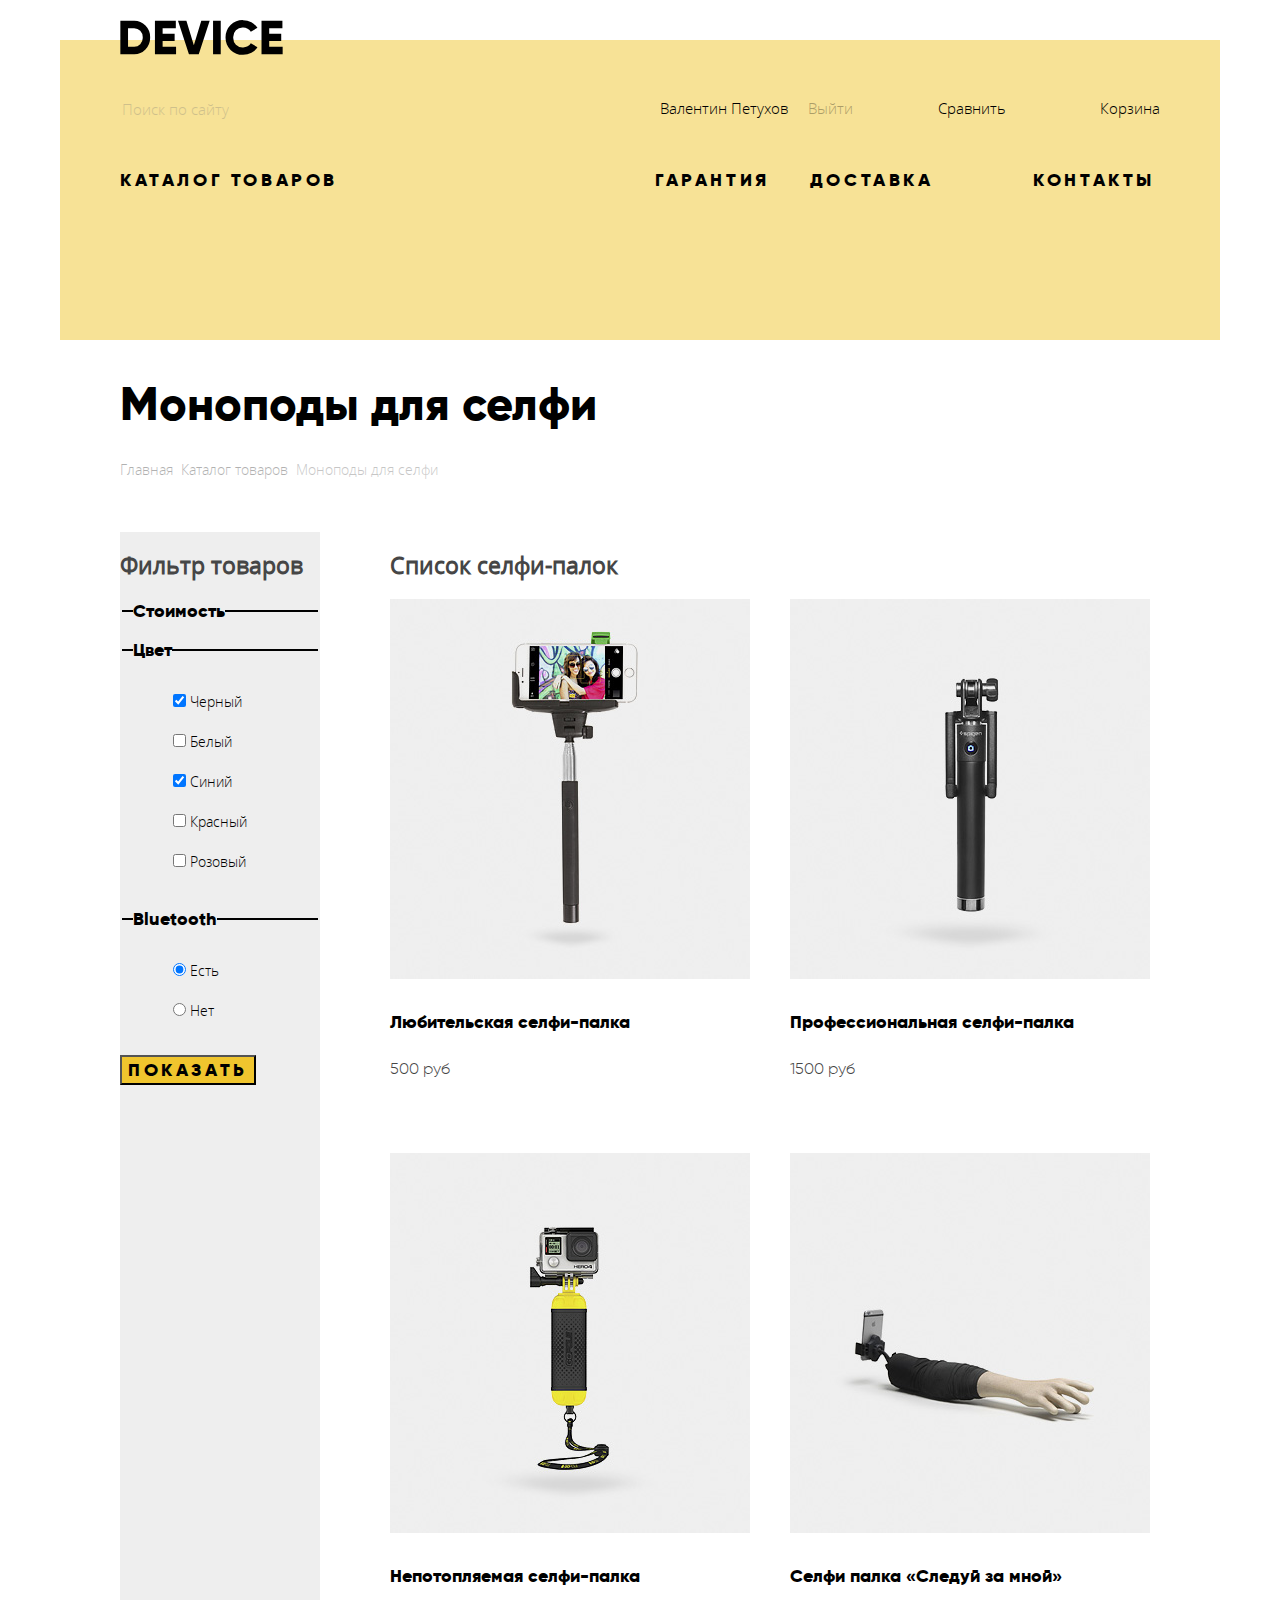
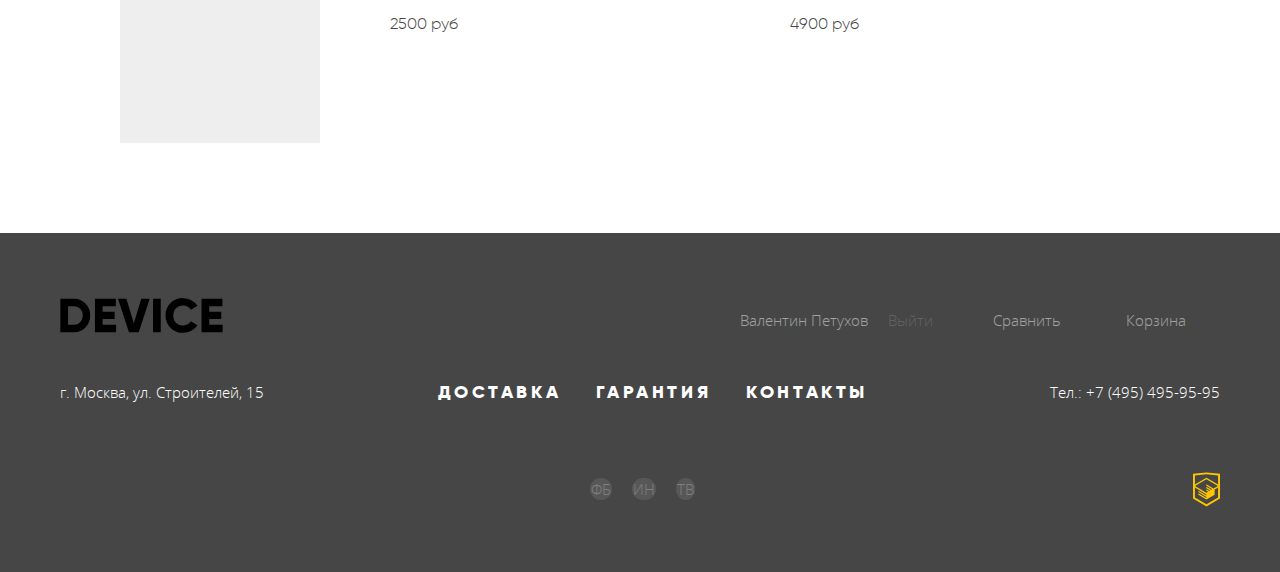
==== catalog.html @ ac235c63 "Исправлена сетка" ====
<!DOCTYPE html>
<html lang="ru">
  <head>
    <meta charset="utf-8">
    <title>HTML Academy: Девайс</title>
    <link href="css/normalize.css" rel="stylesheet">
    <link href="css/style.css" rel="stylesheet">
  </head>
  <body>
    <header class="main-header">
      <div class="main-header-top">
        <div class="logo-container">
        <a class="main-header-logo" href="index.html">
        <img src="img/logo-device.svg" width="163" height="35" alt="Логотип «DEVICE»">
      </a>
    </div>
      <form class="search" action="https://echo.htmlacademy.ru" method="get">
        <input class="search-field" type="search" name="main-search" placeholder="Поиск по сайту">
        <button class="search-button" type="submit">Найти</button>
  </form>
  <ul class="login-user-navigation">
    <li class="login-link"><a href="profile.html">Валентин Петухов</a></li>
    <li class="logout-link"><a href="log-out.html">Выйти</a></li>
    <li class="login-link"><a href="compare.html">Сравнить</a></li>
    <li class="login-link"><a href="cart.html">Корзина</a></li>
  </ul>
</div>
<div class="main-header-bottom">
    <nav class="main-navigation">
      <div class="main-navigation-wrapper">
        <ul class="site-navigation">
          <li><a href="catalog.html">Каталог товаров</a>
            <ul class="catalog-category-list">
  <li><a href="vr.html">Виртуальная реальность</a></li>
  <li><a href="monopodes.html">Моноподы для селфи</a></li>
  <li><a href="action-cameras.html">Экшн-камеры</a></li>
  <li><a href="fitness-bracelets.html">Фитнес-браслеты</a></li>
  <li><a href="smart-watches.html">Умные часы</a></li>
  <li><a href="quadcopters.html">Квадрокоптеры</a></li>
  </ul>
</li>
      </ul>
        <ul class="user-info">
          <li><a href="guarantees.html">Гарантия</a></li>
          <li><a href="delivery.html">Доставка</a></li>
          <li><a href="contacts.html">Контакты</a></li>
        </ul>
      </div>
      </nav>
    </div>
      </header>
      <main class="container">
      <h1 class="page-title">Моноподы для селфи</h1>
      <ul class="breadcrumbs">
      <li><a href="index.html">Главная</a></li>
      <li><a href="catalog.html">Каталог товаров</a></li>
      <li class="breadcrumbs-current">Моноподы для селфи</li>
        </ul>
        <div class="catalog-columns">
          <section class="filters">
            <h2 class="visually-hidden">Фильтр товаров</h2>
            <form class="filter" action="https://echo.htmlacademy.ru" method="get">
              <fieldset class="filter-fieldset">
                <legend>Стоимость</legend>
<!--<input type="range" name="cost-range" value=""-->
</fieldset>
              <fieldset class="filter-fieldset">
                <legend>Цвет</legend>
                <ul class="color-filter">
                  <li class="filter-option">
                        <input class="visually-hidden filter-input filter-input-checkbox" type="checkbox" name="black" id="filter-black" checked>
                        <label for="filter-black">Черный</label>
                      </li>
                      <li class="filter-option">
                        <input class="visually-hidden filter-input filter-input-checkbox" type="checkbox" name="white" id="filter-white">
                        <label for="filter-white">Белый</label>
                      </li>
                      <li class="filter-option">
                        <input class="visually-hidden filter-input filter-input-checkbox" type="checkbox" name="blue" id="filter-blue" checked>
                        <label for="filter-blue">Синий</label>
                      </li>
                      <li class="filter-option">
                        <input class="visually-hidden filter-input filter-input-checkbox" type="checkbox" name="red" id="filter-red">
                        <label for="filter-red">Красный</label>
                      </li>
                      <li class="filter-option">
                        <input class="visually-hidden filter-input filter-input-checkbox" type="checkbox" name="pink" id="filter-pink">
                        <label for="filter-pink">Розовый</label>
                      </li>
                    </ul>
              </fieldset>
              <fieldset class="filter-fieldset">
                <legend>Bluetooth</legend>
                <ul class="blutooth-filter">
                  <li class="filter-option">
                        <input class="visually-hidden filter-input filter-input-radio" type="radio" name="bluetooth-condition" value="yes" id="filter-bluetooth-yes" checked>
                        <label for="filter-bluetooth-yes">Есть</label>
                      </li>
                      <li class="filter-option">
                        <input class="visually-hidden filter-input filter-input-radio" type="radio" name="bluetooth-condition" value="no" id="filter-bluetooth-no">
                        <label for="filter-bluetooth-no">Нет</label>
                      </li>
                    </ul>
                  </fieldset>
                  <button type="submit" class="filter-button button">
                    Показать
                  </button>
            </form>
            </section>
          <section class="catalog">
            <h2 class="visually-hidden">Список селфи-палок</h2>
            <ul class="catalog-list">
              <li class="catalog-item">
                    <div class="cart-mask">
                      <a href="cart.html"><button class="button">В корзину</button></a>
                      <a class="compare" href="compare.html">Добвить к сравнению</a>
                    </div>
                    <img src="img/item-1.jpg" width="360" height="380" alt="Любительская селфи палка">
                <h3 class="catalog-item-title">
                  <a href="catalog-item.html">Любительская селфи-палка</a>
                </h3>
                  <b class="catalog-item-price">500 руб</b>
                </li>
                <li class="catalog-item">
                  <div class="cart-mask">
                    <a href="cart.html"><button class="button">В корзину</button></a>
                    <a class="compare" href="compare.html">Добвить к сравнению</a>
                  </div>
                    <img src="img/item-2.jpg" width="360" height="380" alt="Профессиональная селфи-палка">
                  <h3 class="catalog-item-title">
                    <a href="catalog-item.html">Профессиональная селфи-палка</a>
                  </h3>
                    <b class="catalog-item-price">1500 руб</b>
                  </li>
                  <li class="catalog-item">
                    <div class="cart-mask">
                      <a href="cart.html"><button class="button">В корзину</button></a>
                      <a class="compare" href="compare.html">Добвить к сравнению</a>
                    </div>
                    <img src="img/item-3.jpg" width="360" height="380" alt="Непотопляемая селфи-палка">
                    <h3 class="catalog-item-title">
                      <a href="catalog-item.html">Непотопляемая селфи-палка</a>
                    </h3>
                      <b class="catalog-item-price">2500 руб</b>
                    </li>
                    <li class="catalog-item">
                      <div class="cart-mask">
                        <a href="cart.html"><button class="button">В корзину</button></a>
                        <a class="compare" href="compare.html">Добвить к сравнению</a>
                      </div>
                      <img src="img/item-4.jpg" width="360" height="380" alt="Селфи палка «Следуй за мной»">
                      <h3 class="catalog-item-title">
                        <a href="catalog-item.html">Селфи палка «Следуй за мной»</a>
                      </h3>
                        <b class="catalog-item-price">4900 руб</b>
                      </li>
                    </ul>
                    </section>
                  </div>
        </main>
        <footer class="main-footer">
          <div class="container">
          <div class="main-footer-top">
            <a href="index.html">
            <img src="img/logo-device.svg" width="163" height="35" alt="Логотип «DEVICE»" class="footer-logo">
          </a>
          <ul class="login-footer-user-navigation">
            <li class="login-link"><a href="profile.html">Валентин Петухов</a></li>
            <li class="logout-link-footer"><a href="log-out.html">Выйти</a></li>
            <li class="login-link"><a href="compare.html">Сравнить</a></li>
            <li class="login-link"><a href="cart.html">Корзина</a></li>
          </ul>
</div>
<div class="main-footer-middle">
          <address class="address">г. Москва, ул. Строителей, 15</address>
            <ul class="footer-navigation">
              <li><a href="delivery.html">Доставка</a></li>
              <li><a href="guarantees.html">Гарантия</a></li>
              <li><a href="contacts.html">Контакты</a></li>
            </ul>
          <p class="phonenumber">Тел.: +7 (495) 495-95-95</p>
        </div>
          <div class="main-footer-bottom">
          <ul class="socials">
            <li><a class="social-button social-button-facebook" href="#">ФБ</a></li>
            <li><a class="social-button social-button-instagram" href="#">ИН</a></li>
            <li><a class="social-button social-button-twitter" href="#">ТВ</a></li>
        </ul>
          <a class="htmlacademy-button" href="https://htmlacademy.ru"><img src="img/logo-html.svg" width="27" height="35" alt="Логотип HTML Academy"></a>
      </div>
    </div>
      </footer>
  </body>
</html>
---- css/style.css ----
@font-face {
font-family: "Gilroy";
src:url("../fonts/gilroyextrabold.woff2") format("woff2"),
url("../fonts/gilroyextrabold.woff") format("woff");
font-style: normal;
font-weight: 800;
}
@font-face {
font-family: "Gilroy";
src:url("../fonts/gilroylight.woff2") format("woff2"),
url("../fonts/gilroylight.woff") format("woff");
font-style: normal;
font-weight: 300;
}
@font-face {
font-family: "OpenSans";
src:url("../fonts/opensans.woff2") format("woff2"),
url("../fonts/opensans.woff") format("woff");
font-style: normal;
font-weight: normal;
}
@font-face {
font-family: "OpenSans";
src:url("../fonts/opensanslight.woff2") format("woff2"),
url("../fonts/opensanslight.woff") format("woff");
font-style: normal;
font-weight: 300;
}
body {
  margin: 0;
  padding: 0;

  font-family: "OpenSans", Arial, sans-serif;
  font-size: 15px;
  line-height: 30px;
  font-weight: 300;
  color: #464646;
  text-transform: none;

  background-color: #ffffff;
}
a {
  text-decoration: none;
}
.button  {
  font-family: "Gilroy", "Arial", sans-serif;
  font-size: 18px;
  font-weight: 800;
  letter-spacing: 0.2em;
  line-height: 24px;
  text-transform: uppercase;

  color: #000000;

  background-color: #f0c52e;
  background-size: 260px 8px;
  background-image: url("img/yellow-pattern-small.png");
  background-position: 0 0;
  background-repeat: no-repeat;

  box-shadow: none;
}

.button:hover,
.button:focus {
  background-color: #f0c52e;
  background-size: 260px 40px;
  background-image: url("img/yellow-pattern-big.png");
  background-position: 0 0;
  background-repeat: no-repeat;
}
.button:active {
  color: #f7e184;

  background-color: #000000;
  background-size: 276px 40px;
  background-image: url("img/black-pattern.png");
  background-position: 0 0;
  background-repeat: no-repeat;
}
.social-button {
  width: 32px;
  height: 32px;
border: 1px solid #7e7e7e;
border-radius: 50%;

background-color: #7e7e7e;

opacity: 0.3;
}
.social-button:hover,
.social-button:focus {
  opacity: 0.6;
}
.social-button:active {
  opacity: 0.1;
}
.main-header {
  position: relative;
  width: 1160px;
  min-height: 300px;
  margin-top: 40px;
  margin-bottom: 40px;
  margin-left: auto;
  margin-right: auto;
  padding: 53px 60px 0 60px;
  background-color: #f7e296;
  box-sizing: border-box;
  /*Временное свойство
  outline: 1px solid red;*/
}
.main-header-top {
  display: flex;
  flex-wrap: wrap;
  justify-content: space-between;
  align-items: flex-start;
  margin-bottom: 43px;
  /*Временное свойство
  outline: 1px solid green;*/
}
.logo-container {
  display: flex;
  justify-content: flex-start;
  position: absolute;
  top: -20px;
  left: 60px;
  /*Временное свойство
  outline: 1px solid lightblue;*/
}
.header-logo {
  width: 163px;
  height: 35px;

  opacity: 1;
}
.header-logo:hover,
.header-logo:focus {
  opacity: 0.6;
}
.header-logo:active {
  opacity: 0.3;
}
.search {
  width: 440px;
}
.search-field {
  font: inherit;
  color: #000000;

  background-color: transparent;
  border: none;

  opacity: 0.3;
}
.search-field:hover {
  opacity: 0.6;
}
.search-field:focus {
  border-bottom: 3px solid #000000;
  opacity: 1;
}
.search-button {
  display: none;
  width: 85px;
  height: 50px;
  position: absolute;
  font: inherit;
  color: #000000;

  border: 3px solid #000000;
  background-color: transparent;
}
.search-field:focus .search-button {
  display: block;
  width: 85px;
  height: 50px;
  position: absolute;
  font: inherit;
  color: #000000;

  border: 3px solid #000000;
  background-color: transparent;
}

.search-button:focus,
.search-button:hover {
  position: absolute;
  display: block;
  font: inherit;
  color: #ffffff;

  border: none;
  background-color: #000000;
}
.search-button:active {
  position: absolute;
  display: block;
  color: rgba(255, 255, 255, 0.3);
}
.user-navigation {
  display: flex;
  width: 500px;
  margin: 0;
  margin-left: auto;
  padding: 0;
}
.login-user-navigation {
  display: flex;
  width: 500px;
  margin: 0;
  margin-left: auto;
  padding: 0;

  font: inherit;

  color: #000000;

  opacity: 1;
}
.login-user-navigation li:first-child {
  margin-right: 20px;
}
.login-user-navigation li:nth-child(2) {
  margin-right: 85px;
}
.login-user-navigation li:nth-child(3) {
  margin-right: 60px;
}
.login-user-navigation li:last-child {
  margin-left: auto;
}
.user-navigation li:first-child {
  margin-right: 240px;
}
.user-navigation li:nth-child(2) {
  margin-right: 65px;
}
.user-navigation li:last-child {
  margin-left: auto;
}
.user-navigation,
.site-navigation,
.user-info,
.login-user-navigation {
  list-style: none;
}
.site-navigation a,
.user-navigation a,
.user-info a,
.login-user-navigation a {
  color: #000000;
}
.user-navigation {
font: inherit;

color: #000000;

opacity: 1;
}
.main-header-bottom {
  display: flex;
  align-items: center;
  justify-content: space-between;

  /*Временное свойство
  outline: 1px solid yellow;*/
}
.main-navigation-wrapper {
  display: flex;
  /*Временное свойство
  outline: 1px solid blue;*/
}
.site-navigation {
  padding: 0;
  margin: 0;
  margin-right: 295px;
  width: 240px;
  /*Временное свойство
  outline: 1px solid blue;*/
}
.site-navigation > li {
  position: relative;
}
.user-info {
  display: flex;
  margin: 0;
  padding: 0;

  /*Временное свойство
  outline: 1px solid red;*/
}
.user-info li:first-child {
  margin-right: 40px;
}
.user-info li:last-child {
  margin-left: auto;
  margin-right: 0;
}
.site-navigation,
.user-info {
  font-family: "Gilroy", "Arial", sans-serif;
  text-transform: uppercase;
  font-size: 18px;
  font-weight: 800;
  letter-spacing: 0.2em;
  line-height: 24px;
  color: #000000;

  opacity: 1;

}
.user-navigation a:hover,
.user-navigation a:focus,
.site-navigation a:hover,
.site-navigation a:focus,
.user-info a:hover,
.user-info a:focus,
.login-user-navigation a:hover,
.login-user-navigation a:focus {
  opacity: 0.6;
}
.user-navigation a:active,
.site-navigation a:active,
.user-info a:active,
.login-user-navigation a:active {
  opacity: 0.3;
}
.logout-link {
  font: inherit;
  font-size: 15px;
  line-height: 30px;
  color: #000000;

  opacity: 0.3;
}
.catalog-category-list {
  display: none;
  position: absolute;
  top: 25px;
  right: -860px;
  list-style: none;
  margin: 0;
  padding: 0;
  margin-top: 35px;
  width: 1160px;
  background-color: #f7e296;
  background-image: url("img/light-yellow-pattern.jpg");
  background-position: 0 0;
  background-repeat: repeat;
  /*
  According to styleguide
  background-color: #f7e184;
  background-image: url("img/sub-menu-yellow-pattern.jpg");
  background-position: 0 0;
  background-repeat: repeat;*/
}
.catalog-category-list a {
  font-family: "OpenSans", "Arial", sans-serif;
  font-size: 15px;
  line-height: 36px;
  font-weight: 300;
  letter-spacing: normal;
  text-transform: none;
  color: #000000;

  opacity: 1;
}
.catalog-category-list a:hover,
.catalog-category-list a:focus {
  display: block;
  opacity: 0.6;
}
.catalog-category-list a:active {
  opacity: 0.3;
}
.site-navigation > li:hover .catalog-category-list,
.site-navigation > li:focus .catalog-category-list {
  /*display: flex; */
  flex-wrap: wrap;
  flex-direction: column;
}
.catalog-category-list li {
  width: 180px;
  margin-right: 60px;
}
.catalog-category-list li:first-child,
.catalog-category-list li:nth-child(2),
.catalog-category-list li:nth-child(3) {
  margin-left: 60px;
}
.catalog-category-list li:nth-child(4),
.catalog-category-list li:nth-child(5) {
  flex-grow: 3;
}
.catalog-category-list li:last-child {
  margin-right: auto;
}
.user-info {
  width: 500px;
  margin: 0;
  padding: 0;
}
.page-title {
  margin: 0;
  margin-bottom: 30px;
  margin-left: 60px;
  padding: 0;

  font-family: "Gilroy", "Arial", sans-serif;
  font-size: 47px;
  line-height: 48px;
  font-weight: 800;
  color: #000000;
}
.breadcrumbs a {
  color: #000000;
}
.breadcrumbs {
  display: flex;
  width: 385px;
  padding: 0;
  margin: 0;
  margin-bottom: 50px;
  margin-left: 60px;

  font: inherit;
  font-size: 14px;
  line-height: 24px;

  list-style: none;

  opacity: 0.3;
}
.breadcrumbs li {
  margin-right: 8px;
}
..breadcrumbs li:last-child {
  margin-right: 0;
}
.breadcrumbs a:hover,
.breadcrumbs a:focus {
  opacity: 0.6;
}
.breadcrumbs a:active {
  opacity: 0.1;
}
.container {
  width: 1160px;
  margin: 0 auto;

  /*Временное свойство
  outline: 1px solid black;*/
}
.index-columns {
  display: flex;
  justify-content: space-between;
  /*Временное свойство
  outline: 1px solid purple;*/
}
.index-columns h2{
  font-family: "Gilroy", "Arial", sans-serif;
  font-size: 47px;
  line-height: 48px;
  font-weight: 800;
  color: #000000;
}
.info-about-us {
  width: 480px;
}
.info-contacts {
  width: 560px;
}
.delivery-companies {
  font-family: "Gilroy", "Arial", sans-serif;
  font-size: 16px;
  line-height: 40px;
  font-weight: 800;
  color: #000000;

  list-style: circle outside;
}
.info-link {
  font-family: "Gilroy", "Arial", sans-serif;
  font-size: 18px;
  line-height: 24px;
  font-weight: 800;
  letter-spacing: 0.2em;
  text-transform: uppercase;
  color: #000000;

  background-color: #f0c52e;
  background-size: 260px 8px;
  background-image: url("img/yellow-pattern-small.png");
  background-position: 0 0;
  background-repeat: no-repeat;

}

.info-link:hover,
.info-link:focus {
  background-color: #f0c52e;
  background-size: 260px 40px;
  background-image: url("img/yellow-pattern-big.png");
  background-position: 0 0;
  background-repeat: no-repeat;
}
.info-link:active {
  color: #000000;
  opacity: 0.3;
}
.catalog-columns {
  display: flex;
  justify-content: flex-start;
}
.filters {
  width: 200px;
  margin-left: 60px;
  margin-right: 70px;

  background-color: #eeeeee;
  background-image: url("img/lightgray-pattern.jpg");
  background-position: 0 0;
  background-repeat: repeat;
}
.filter-fieldset {
  border: none;
  border-top: 2px solid black;
}
.filter legend {
  font-family: "Gilroy", "Arial", sans-serif;
  font-size: 18px;
  line-height: 24px;
  font-weight: 800;
  color: #000000;
}
.filter ul {
  list-style: none;
}
.filter-option label{
  font: inherit;
  font-size: 14px;
  line-height: 40px;

  color: #000000;
}
.catalog {
  width: 760px;
}
.catalog-list {
  display: flex;
  flex-wrap: wrap;
  padding: 0;
  margin: 0;
  margin-bottom: 35px;

  list-style: none;
}
.catalog-item {
  position: relative;
  width: 360px;
  margin-bottom: 70px;
  margin-right: 40px;
}
.catalog-item:nth-child(2n) {
  margin-right: 0;
}
.catalog-item-title a {
  font-family: "Gilroy", "Arial", sans-serif;
  font-size: 18px;
  font-weight: 800;
  line-height: 24px;

  color: #000000;
}
.catalog-item-price {
  font-family: "Gilroy", "Arial", sans-serif;
  font-size: 16px;
  font-weight: 300;
  line-height: 24px;

  color: #464646;
}
.cart-mask {
  position: absolute;
  display: none;
  padding: 80px;
  padding-top: 160px;
  padding-bottom: 20px;
  width: 200px;
  height: 200px;
  background-color: #eeeeee;
  opacity: 0.7;
  vertical-align: middle;
  text-align: center;
}
.cart-mask .button,
.cart-mask a {
  opacity: 1;
}
.cart-mask a {
  color: inherit;
  font: inherit;
  text-decoration: none;
}
.catalog-item:hover .cart-mask{
  display: block;
}
.main-footer {
  font: inherit;
  color: #ffffff;

  background-color: #464646;
  margin-top: 90px;
  padding: 65px 0 65px 0;
  box-sizing: border-box;
  /*Временное свойство
  outline: 1px solid green;*/
}
.footer-rows {
  display: flex;
  flex-wrap: wrap;
  /*Временное свойство
  outline: 1px solid purple;*/
}
.main-footer-top {
  display: flex;
  justify-content: space-between;
  align-items: center;
  margin-bottom: 35px;
  /*Временное свойство
  outline: 1px solid purple;*/
}
.footer-logo {
  width: 163px;
  height: 35px;
  opacity: 1;
}
.footer-logo:hover,
.footer-logo:focus {
  opacity: 0.6;
}
.footer-logo:active {
  opacity: 0.3;
}
.logout-link-footer {
  font: inherit;
  font-size: 15px;
  line-height: 30px;
  color: #ffffff;

  opacity: 0.3;
}
.footer-user-navigation a {
  color: #ffffff;

  opacity: 0.7;
}
.footer-user-navigation {
  display: flex;
  width: 330px;
  font: inherit;
  color: #ffffff;
  margin: 0;
  opacity: 0.7;
  padding: 0;
  margin-left: auto;
  list-style: none;
}
.footer-user-navigation li {
  margin-right: 60px;
}
.footer-user-navigation li:last-child {
  margin-left: auto;
  margin-right: 0;
}
.footer-user-navigation a:hover,
.footer-user-navigation a:focus {
  opacity: 1;
}
.footer-user-navigation a:active {
  opacity: 0.3;
}
.login-footer-user-navigation a {
  color: #ffffff;

  opacity: 0.7;
}
.login-footer-user-navigation {
  display: flex;
  width: 480px;
  font: inherit;
  color: #ffffff;
  margin: 0;
  opacity: 0.7;
  padding: 0;
  margin-left: auto;
  list-style: none;
}
.login-footer-user-navigation li {
  margin-right: 20px;
}
.login-footer-user-navigation li:nth-child(2) {
  margin-right: 60px;
}
.login-footer-user-navigation li:nth-child(3) {
  margin-right: 65px;
}
.login-footer-user-navigation li:last-child {
  margin-right: 0;
}
.login-footer-user-navigation a:hover,
.login-footer-user-navigation a:focus {
  opacity: 1;
}
.login-footer-user-navigation a:active {
  opacity: 0.3;
}
.main-footer-middle {
  display: flex;
  justify-content: space-between;
  align-items: center;

  margin-bottom: 65px;
  /*Временное свойство
  outline: 1px solid purple;*/
}
.address {
  width: 205px;
  font: inherit;
  font-style: normal;
  color: #ffffff;
}
.footer-navigation {
  display: flex;
  width: 440px;
  padding: 0;
  margin: 0;
  list-style: none;
  margin-left: auto;
}
.footer-navigation li {
  margin-right: 35px;
}
.footer-navigation li:last-child {
  margin-right: 0;
}
.footer-navigation a {
  color: #ffffff;
}
.footer-navigation {
  font-family: "Gilroy", "Arial", sans-serif;
  font-size: 18px;
  font-weight: 800;
  letter-spacing: 0.2em;
  text-transform: uppercase;
  line-height: 24px;

  color: #ffffff;

  opacity: 1;
}
.footer-navigation a:hover,
.footer-navigation a:focus {
  opacity: 0.6;
}
.footer-navigation a:active {
  opacity: 0.3;
}
.phonenumber {
  padding: 0;
  margin: 0;
  margin-left: auto;
  width: 170px;
}
.main-footer-bottom {
  display: flex;
  justify-content: center;
  align-items: center;

  /*Временное свойство
  outline: 1px solid purple;*/
}
.socials {
  display: flex;
  width: 160px;
  padding: 0;
  margin: 0;
  margin-left: 530px;
  list-style: none;
}
.socials li {
  margin-right: 20px;
}
.socials li:last-child {
  margin-right: 0;
}
.socials a {
  color: #ffffff;
}
.social-button-facebook {
  background-image: url("img/fb.svg");
  background-position: 0 0;
  background-repeat: no-repeat;
}
.social-button-instagram {
  background-image: url("img/instagram.svg");
  background-position: 0 0;
  background-repeat: no-repeat;
}
.social-button-twitter {
  background-image: url("img/twitter.svg");
  background-position: 0 0;
  background-repeat: no-repeat;
}
.htmlacademy-button {
  width: 27;
  height: 35px;
  margin-left: auto;
  opacity: 1;
}
.htmlacademy-button:hover,
.htmlacademy-button:focus {
  opacity: 0.6;
}
.htmlacademy-button:active {
  opacity: 0.1;
}

.modal {
  display: none;
  font: inherit;
  color: #000000;

  background-color: #ffffff;
  background-image: url("img/modal.png");
  background-position: 0 0;
  background-repeat: repeat;
  box-shadow: 0 5px 10px 0 rgba(255, 255, 255, 0.5);
}
.modal-login label {
  font-family: "Gilroy extrabold";
  font-size: 18px;
  line-height: 24px;

  color: #000000;
}
.modal-login input[type="text"],
.modal-login input[type="email"],
.modal-login textarea {
  font: inherit;
  color: rgba(255, 0, 0, 0.4);

  background-color: #f2f2f2;
  opacity: 0.5;
  border: none;
}
.modal-login input[type="text"]:hover,
.modal-login input[type="email"]:hover,
.modal-login textarea:hover {
  background-color: #eaeaea;
  opacity: 0.8;
}
.modal-login input[type="text"]:focus,
.modal-login input[type="email"]:focus,
.modal-login textarea:focus {
  color: #000000;

  background-color: transparent;

  border: 3px solid #f0c52e;
}
.modal-login input[type="text"]:invalid,
.modal-login input[type="email"]:invalid,
.modal-login textarea:invalid {
  font: inherit;
  color: rgba(255, 0, 0, 0.4);

  background-color: #f6dada;

  border: none;
}
.modal-close {
border: 1px solid #f0c52e;
border-radius: 50% 50%;

background-color: #f0c52e;
background-image: url("img/modal-close.svg");
opacity: 0.5;
}
.modal-close:hover,
.modal-close:focus {
  opacity: 1;
}
.modal-close:active {
  opacity: 0.3;
}
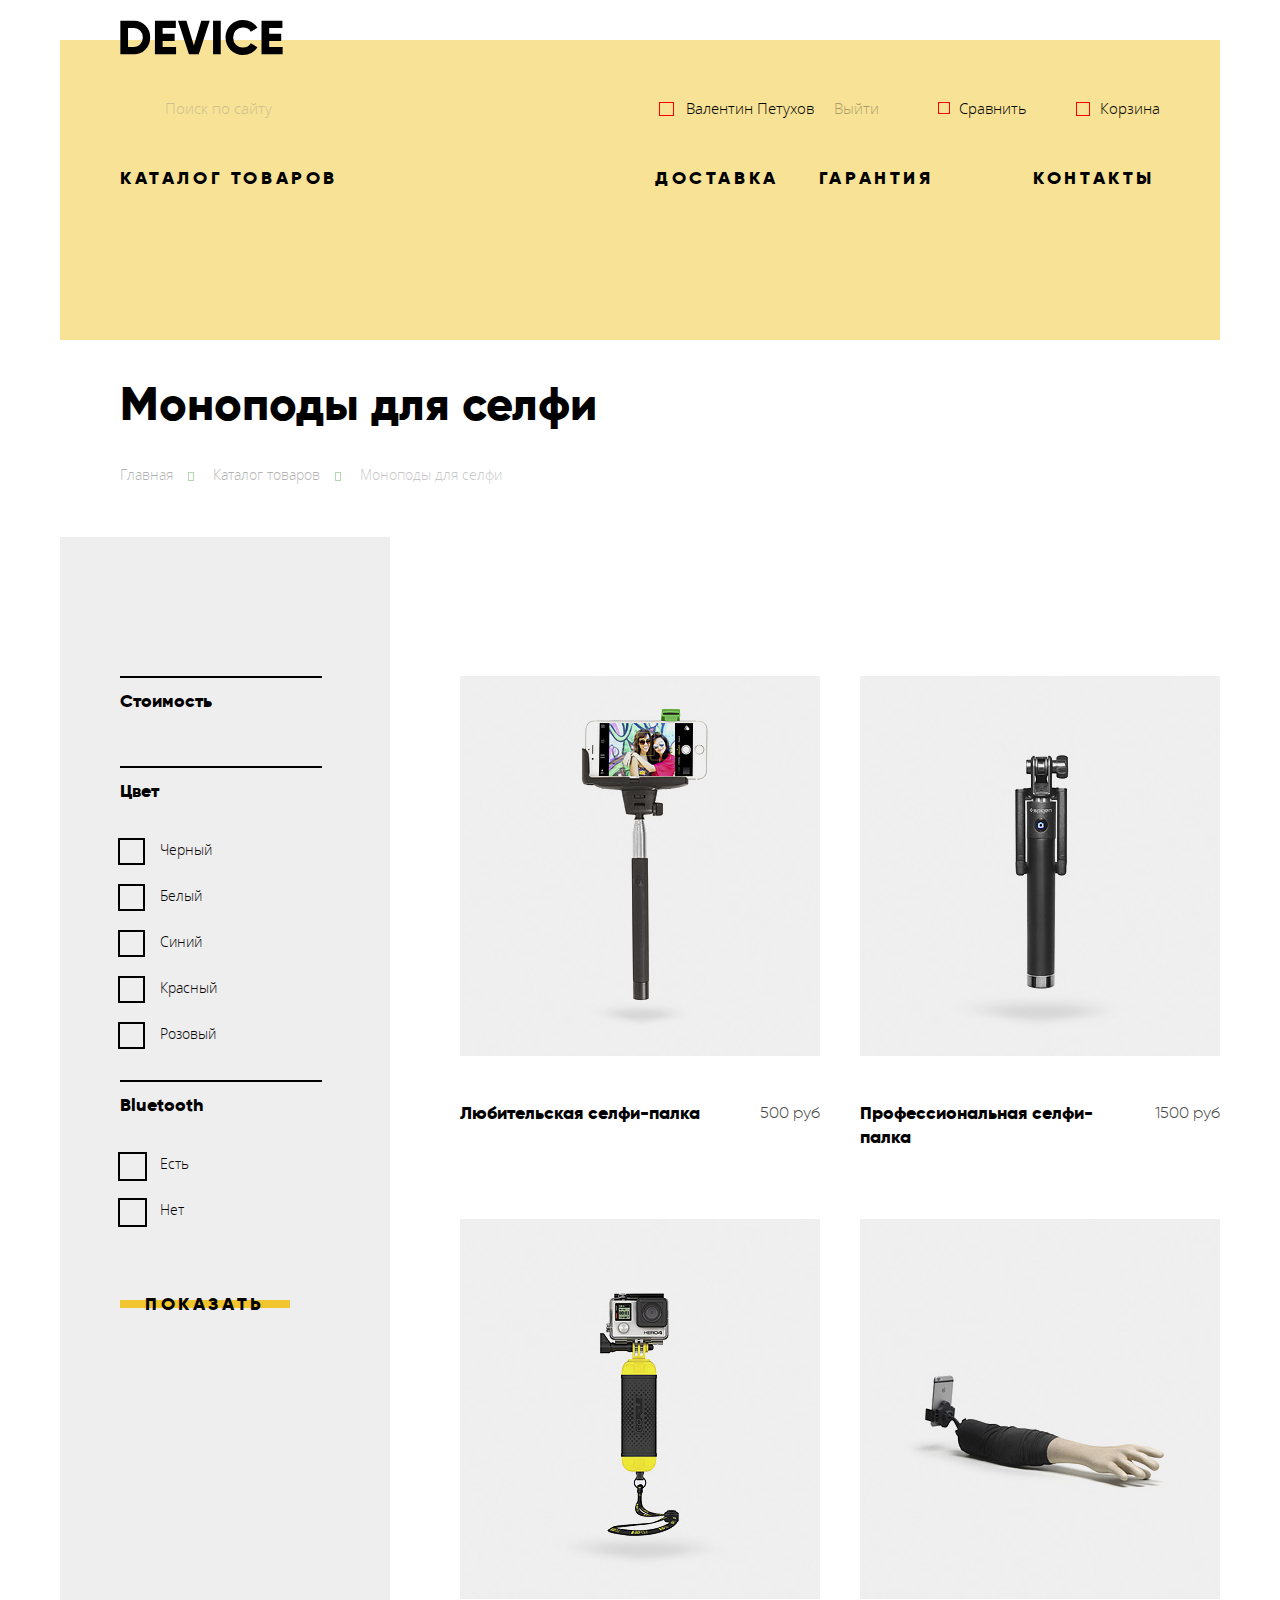
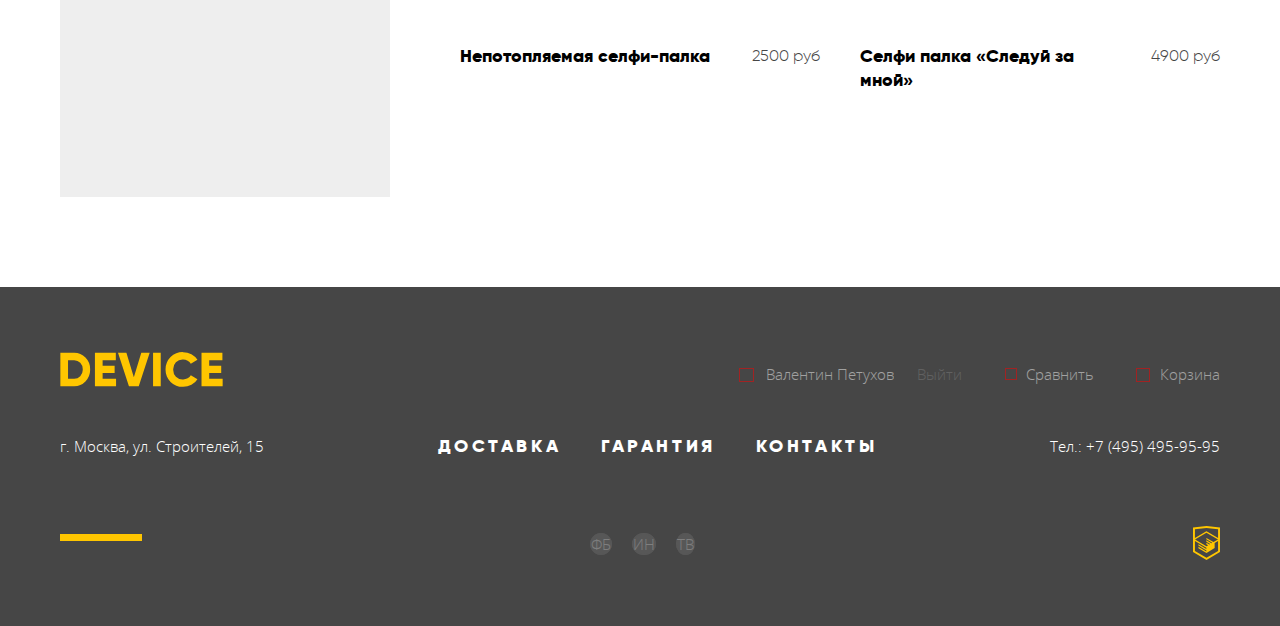
==== commit 33473a76: "Добавлены декоративные элементы всех страниц" ====
--- a/catalog.html
+++ b/catalog.html
@@ -19,10 +19,10 @@
         <button class="search-button" type="submit">Найти</button>
   </form>
   <ul class="login-user-navigation">
-    <li class="login-link"><a href="profile.html">Валентин Петухов</a></li>
-    <li class="logout-link"><a href="log-out.html">Выйти</a></li>
-    <li class="login-link"><a href="compare.html">Сравнить</a></li>
-    <li class="login-link"><a href="cart.html">Корзина</a></li>
+    <li class="login-link"><a class="profile-link" href="profile.html">Валентин Петухов</a></li>
+    <li class="logout-link"><a class="log-out-link" href="log-out.html">Выйти</a></li>
+    <li class="login-link"><a class="compare-link" href="compare.html">Сравнить</a></li>
+    <li class="login-link"><a class="cart-link" href="cart.html">Корзина</a></li>
   </ul>
 </div>
 <div class="main-header-bottom">
@@ -41,8 +41,8 @@
 </li>
       </ul>
         <ul class="user-info">
-          <li><a href="guarantees.html">Гарантия</a></li>
-          <li><a href="delivery.html">Доставка</a></li>
+          <li><a href="guarantees.html">Доставка</a></li>
+          <li><a href="delivery.html">Гарантия</a></li>
           <li><a href="contacts.html">Контакты</a></li>
         </ul>
       </div>
@@ -56,6 +56,9 @@
       <li><a href="catalog.html">Каталог товаров</a></li>
       <li class="breadcrumbs-current">Моноподы для селфи</li>
         </ul>
+        <div class="sort">
+          <span class="filter-title">
+        </div>
         <div class="catalog-columns">
           <section class="filters">
             <h2 class="visually-hidden">Фильтр товаров</h2>
@@ -91,7 +94,7 @@
               </fieldset>
               <fieldset class="filter-fieldset">
                 <legend>Bluetooth</legend>
-                <ul class="blutooth-filter">
+                <ul class="bluetooth-filter">
                   <li class="filter-option">
                         <input class="visually-hidden filter-input filter-input-radio" type="radio" name="bluetooth-condition" value="yes" id="filter-bluetooth-yes" checked>
                         <label for="filter-bluetooth-yes">Есть</label>
@@ -112,47 +115,47 @@
             <ul class="catalog-list">
               <li class="catalog-item">
                     <div class="cart-mask">
-                      <a href="cart.html"><button class="button">В корзину</button></a>
+                      <a href="cart.html"><button class="button cart-mask-button">В корзину</button></a>
                       <a class="compare" href="compare.html">Добвить к сравнению</a>
                     </div>
-                    <img src="img/item-1.jpg" width="360" height="380" alt="Любительская селфи палка">
-                <h3 class="catalog-item-title">
-                  <a href="catalog-item.html">Любительская селфи-палка</a>
-                </h3>
+                    <img class="item-product-photo" src="img/item-1.jpg" width="360" height="380" alt="Любительская селфи палка">
+                    <div class="item-info">
+                  <a class="catalog-item-title" href="catalog-item.html">Любительская селфи-палка</a>
                   <b class="catalog-item-price">500 руб</b>
+                </div>
                 </li>
                 <li class="catalog-item">
                   <div class="cart-mask">
-                    <a href="cart.html"><button class="button">В корзину</button></a>
+                    <a href="cart.html"><button class="button cart-mask-button">В корзину</button></a>
                     <a class="compare" href="compare.html">Добвить к сравнению</a>
                   </div>
-                    <img src="img/item-2.jpg" width="360" height="380" alt="Профессиональная селфи-палка">
-                  <h3 class="catalog-item-title">
-                    <a href="catalog-item.html">Профессиональная селфи-палка</a>
-                  </h3>
+                    <img class="item-product-photo" src="img/item-2.jpg" width="360" height="380" alt="Профессиональная селфи-палка">
+                    <div class="item-info">
+                    <a class="catalog-item-title" href="catalog-item.html">Профессиональная селфи-палка</a>
                     <b class="catalog-item-price">1500 руб</b>
+                  </div>
                   </li>
                   <li class="catalog-item">
                     <div class="cart-mask">
-                      <a href="cart.html"><button class="button">В корзину</button></a>
+                      <a href="cart.html"><button class="button cart-mask-button">В корзину</button></a>
                       <a class="compare" href="compare.html">Добвить к сравнению</a>
                     </div>
-                    <img src="img/item-3.jpg" width="360" height="380" alt="Непотопляемая селфи-палка">
-                    <h3 class="catalog-item-title">
-                      <a href="catalog-item.html">Непотопляемая селфи-палка</a>
-                    </h3>
+                    <img class="item-product-photo" src="img/item-3.jpg" width="360" height="380" alt="Непотопляемая селфи-палка">
+                    <div class="item-info">
+                      <a class="catalog-item-title" href="catalog-item.html">Непотопляемая селфи-палка</a>
                       <b class="catalog-item-price">2500 руб</b>
+                    </div>
                     </li>
                     <li class="catalog-item">
                       <div class="cart-mask">
-                        <a href="cart.html"><button class="button">В корзину</button></a>
+                        <a href="cart.html"><button class="button cart-mask-button">В корзину</button></a>
                         <a class="compare" href="compare.html">Добвить к сравнению</a>
                       </div>
-                      <img src="img/item-4.jpg" width="360" height="380" alt="Селфи палка «Следуй за мной»">
-                      <h3 class="catalog-item-title">
-                        <a href="catalog-item.html">Селфи палка «Следуй за мной»</a>
-                      </h3>
+                      <img class="item-product-photo" src="img/item-4.jpg" width="360" height="380" alt="Селфи палка «Следуй за мной»">
+                      <div class="item-info">
+                        <a class="catalog-item-title" href="catalog-item.html">Селфи палка «Следуй за мной»</a>
                         <b class="catalog-item-price">4900 руб</b>
+                      </div>
                       </li>
                     </ul>
                     </section>
@@ -162,13 +165,16 @@
           <div class="container">
           <div class="main-footer-top">
             <a href="index.html">
-            <img src="img/logo-device.svg" width="163" height="35" alt="Логотип «DEVICE»" class="footer-logo">
+              <svg class="footer-logo" xmlns="http://www.w3.org/2000/svg" viewBox="0 0 164 35">
+      <path d="m0.35 0.7v33.6h13.532a15.723 15.723 0 0 0 11.72-4.824 16.464 16.464 0 0 0 4.712-11.976 16.465 16.465 0 0 0-4.712-11.976 15.723 15.723 0 0 0-11.72-4.824zm7.733 26.208v-18.819h5.8a8.648 8.648 0 0 1 6.5 2.568 9.412 9.412 0 0 1 2.489 6.84 9.41 9.41 0 0 1-2.489 6.84 8.646 8.646 0 0 1-6.5 2.568h-5.8zm34.8-5.952h12.082v-7.3h-12.086v-5.567h13.291v-7.389h-21.024v33.6h21.265v-7.392h-13.532v-5.952zm36.343 13.344 11.019-33.6h-8.458l-7.491 24.72-7.491-24.72h-8.457l11.019 33.6zm14.4 0h7.733v-33.6h-7.733zm38.615-1.416a15.514 15.514 0 0 0 6.041-5.688l-6.67-3.84a7.488 7.488 0 0 1-3.165 3.024 9.874 9.874 0 0 1-4.664 1.1 9.594 9.594 0 0 1-7.177-2.736 9.907 9.907 0 0 1-2.682-7.248 9.908 9.908 0 0 1 2.682-7.248 9.594 9.594 0 0 1 7.177-2.736 9.914 9.914 0 0 1 4.64 1.08 7.6 7.6 0 0 1 3.189 3.048l6.67-3.84a15.881 15.881 0 0 0-6.09-5.688 17.419 17.419 0 0 0-8.409-2.088 17.12 17.12 0 0 0-17.592 17.472 17.12 17.12 0 0 0 17.589 17.476 17.519 17.519 0 0 0 8.458-2.088zm17.881-11.928h12.082v-7.3h-12.085v-5.567h13.29v-7.389h-21.022v33.6h21.264v-7.392h-13.532v-5.952z" fill="#ffc600">
+      </path>
+    </svg>
           </a>
           <ul class="login-footer-user-navigation">
-            <li class="login-link"><a href="profile.html">Валентин Петухов</a></li>
-            <li class="logout-link-footer"><a href="log-out.html">Выйти</a></li>
-            <li class="login-link"><a href="compare.html">Сравнить</a></li>
-            <li class="login-link"><a href="cart.html">Корзина</a></li>
+            <li class="login-link"><a class="profile-link" href="profile.html">Валентин Петухов</a></li>
+            <li class="logout-link"><a class="log-out-link" href="log-out.html">Выйти</a></li>
+            <li class="login-link"><a class="compare-link" href="compare.html">Сравнить</a></li>
+            <li class="login-link"><a class="cart-link" href="cart.html">Корзина</a></li>
           </ul>
 </div>
 <div class="main-footer-middle">
--- a/css/style.css
+++ b/css/style.css
@@ -42,41 +42,76 @@
 a {
   text-decoration: none;
 }
+img {
+  max-width: 100%;
+  height: auto;
+}
+.visually-hidden:not(:focus):not(:active),
+input[type="checkbox"].visually-hidden,
+input[type="radio"].visually-hidden {
+  position: absolute;
+
+  width: 1px;
+  height: 1px;
+  margin: -1px;
+  border: 0;
+  padding: 0;
+
+  white-space: nowrap;
+
+  clip-path: inset(100%);
+  clip: rect(0 0 0 0);
+  overflow: hidden;
+}
 .button  {
+  display: inline-block;
+  margin: 0;
+  padding: 0;
+  padding: 12px 25px;
+  position: relative;
+  z-index: 10;
+
   font-family: "Gilroy", "Arial", sans-serif;
   font-size: 18px;
   font-weight: 800;
   letter-spacing: 0.2em;
   line-height: 24px;
   text-transform: uppercase;
-
-  color: #000000;
-
+  color: #000000;
+  text-align: center;
+  vertical-align: middle;
+
+  background-color: transparent;
+  border: none;
+  box-shadow: none;
+}
+.button::before {
+  content: "";
+  position: absolute;
+  top: 20px;
+  left: 0;
   background-color: #f0c52e;
-  background-size: 260px 8px;
-  background-image: url("img/yellow-pattern-small.png");
-  background-position: 0 0;
-  background-repeat: no-repeat;
-
-  box-shadow: none;
-}
-
-.button:hover,
-.button:focus {
-  background-color: #f0c52e;
-  background-size: 260px 40px;
-  background-image: url("img/yellow-pattern-big.png");
-  background-position: 0 0;
-  background-repeat: no-repeat;
+  width: 100%;
+  height: 8px;
+  z-index: -1;
+}
+.button:hover::before,
+.button:focus::before {
+  transition: transform 0.6s ease-out;
+  transform: scaleY(5);
+
+}
+.button:active::before {
+  background-color: #000000;
 }
 .button:active {
   color: #f7e184;
-
-  background-color: #000000;
-  background-size: 276px 40px;
-  background-image: url("img/black-pattern.png");
-  background-position: 0 0;
-  background-repeat: no-repeat;
+}
+.cart-mask-button:active::before {
+  background-color: #f0c52e;
+}
+.cart-mask-button:active {
+  color: rgba(0, 0, 0, 0.3);
 }
 .social-button {
   width: 32px;
@@ -113,7 +148,6 @@
   display: flex;
   flex-wrap: wrap;
   justify-content: space-between;
-  align-items: flex-start;
   margin-bottom: 43px;
   /*Временное свойство
   outline: 1px solid green;*/
@@ -142,8 +176,16 @@
 }
 .search {
   width: 440px;
+
+  /*Временное свойство
+  outline: 1px solid lightblue;*/
 }
 .search-field {
+  padding: 0;
+  margin: 0;
+  padding-left: 45px;
+  position: relative;
+
   font: inherit;
   color: #000000;
 
@@ -151,6 +193,23 @@
   border: none;
 
   opacity: 0.3;
+}
+.search-field::before {
+  content: "";
+
+  position: absolute;
+  top: 5px;
+  left: 0px;
+
+  width: 16px;
+  height: 16px;
+
+ background-image: url("img/search.svg");
+ background-repeat: no-repeat;
+ background-position: 0 0;
+
+ /*Временное свойство*/
+ outline: 1px solid lightblue;
 }
 .search-field:hover {
   opacity: 0.6;
@@ -160,10 +219,12 @@
   opacity: 1;
 }
 .search-button {
+  margin: 0;
+  padding: 0;
   display: none;
   width: 85px;
   height: 50px;
-  position: absolute;
+
   font: inherit;
   color: #000000;
 
@@ -174,7 +235,8 @@
   display: block;
   width: 85px;
   height: 50px;
-  position: absolute;
+
+
   font: inherit;
   color: #000000;
 
@@ -184,7 +246,7 @@
 
 .search-button:focus,
 .search-button:hover {
-  position: absolute;
+
   display: block;
   font: inherit;
   color: #ffffff;
@@ -193,22 +255,25 @@
   background-color: #000000;
 }
 .search-button:active {
-  position: absolute;
+
   display: block;
   color: rgba(255, 255, 255, 0.3);
 }
 .user-navigation {
   display: flex;
+  justify-content: space-between;
   width: 500px;
   margin: 0;
-  margin-left: auto;
-  padding: 0;
+
+  padding: 0;
+
 }
 .login-user-navigation {
   display: flex;
+  justify-content: space-between;
   width: 500px;
   margin: 0;
-  margin-left: auto;
+
   padding: 0;
 
   font: inherit;
@@ -221,22 +286,21 @@
   margin-right: 20px;
 }
 .login-user-navigation li:nth-child(2) {
-  margin-right: 85px;
+  margin-right: 60px;
 }
 .login-user-navigation li:nth-child(3) {
-  margin-right: 60px;
+  margin-right: 40px;
 }
 .login-user-navigation li:last-child {
   margin-left: auto;
 }
 .user-navigation li:first-child {
-  margin-right: 240px;
+  margin-right: 215px;
 }
 .user-navigation li:nth-child(2) {
-  margin-right: 65px;
+  margin-right: 40px;
 }
 .user-navigation li:last-child {
-  margin-left: auto;
 }
 .user-navigation,
 .site-navigation,
@@ -257,6 +321,132 @@
 
 opacity: 1;
 }
+.user-navigation .log-in-link {
+  padding-left: 26px;
+  position: relative;
+}
+.user-navigation .compare-link {
+  padding-left: 20px;
+  position: relative;
+}
+.user-navigation .cart-link {
+  padding-left: 23px;
+  position: relative;
+}
+.user-navigation .log-in-link::before {
+    content: "";
+
+    position: absolute;
+    top: 5px;
+    left: 0px;
+
+    width: 13px;
+    height: 12px;
+
+   background-image: url("img/user.svg");
+   background-repeat: no-repeat;
+   background-position: 0 0;
+
+  /*Временное свойство*/
+   outline: 1px solid red;
+}
+.user-navigation .compare-link::before {
+    content: "";
+
+    position: absolute;
+    top: 5px;
+    left: 0px;
+
+    width: 10px;
+    height: 10px;
+
+   background-image: url("img/compare.svg");
+   background-repeat: no-repeat;
+   background-position: 0 0;
+
+  /*Временное свойство*/
+   outline: 1px solid red;
+}
+.user-navigation .cart-link::before {
+    content: "";
+
+    position: absolute;
+    top: 5px;
+    left: 0px;
+
+    width: 12px;
+    height: 12px;
+
+   background-image: url("img/cart.svg");
+   background-repeat: no-repeat;
+   background-position: 0 0;
+
+  /*Временное свойство*/
+   outline: 1px solid red;
+}
+.login-user-navigation .profile-link {
+  padding-left: 26px;
+  position: relative;
+}
+.login-user-navigation .compare-link {
+  padding-left: 20px;
+  position: relative;
+}
+.login-user-navigation .cart-link {
+  padding-left: 23px;
+  position: relative;
+}
+.login-user-navigation .profile-link::before {
+    content: "";
+
+    position: absolute;
+    top: 5px;
+    left: 0px;
+
+    width: 13px;
+    height: 12px;
+
+   background-image: url("img/user.svg");
+   background-repeat: no-repeat;
+   background-position: 0 0;
+
+  /*Временное свойство*/
+   outline: 1px solid red;
+}
+.login-user-navigation .compare-link::before {
+    content: "";
+
+    position: absolute;
+    top: 5px;
+    left: 0px;
+
+    width: 10px;
+    height: 10px;
+
+   background-image: url("img/compare.svg");
+   background-repeat: no-repeat;
+   background-position: 0 0;
+
+  /*Временное свойство*/
+   outline: 1px solid red;
+}
+.login-user-navigation .cart-link::before {
+    content: "";
+
+    position: absolute;
+    top: 5px;
+    left: 0px;
+
+    width: 12px;
+    height: 12px;
+
+   background-image: url("img/cart.svg");
+   background-repeat: no-repeat;
+   background-position: 0 0;
+
+  /*Временное свойство*/
+   outline: 1px solid red;
+}
 .main-header-bottom {
   display: flex;
   align-items: center;
@@ -267,6 +457,7 @@
 }
 .main-navigation-wrapper {
   display: flex;
+  justify-content: space-between;
   /*Временное свойство
   outline: 1px solid blue;*/
 }
@@ -283,6 +474,7 @@
 }
 .user-info {
   display: flex;
+  justify-content: space-between;
   margin: 0;
   padding: 0;
 
@@ -375,9 +567,10 @@
 }
 .site-navigation > li:hover .catalog-category-list,
 .site-navigation > li:focus .catalog-category-list {
-  /*display: flex; */
+  display: flex;
   flex-wrap: wrap;
   flex-direction: column;
+
 }
 .catalog-category-list li {
   width: 180px;
@@ -402,7 +595,7 @@
 }
 .page-title {
   margin: 0;
-  margin-bottom: 30px;
+  margin-bottom: 35px;
   margin-left: 60px;
   padding: 0;
 
@@ -432,9 +625,31 @@
   opacity: 0.3;
 }
 .breadcrumbs li {
-  margin-right: 8px;
-}
-..breadcrumbs li:last-child {
+  position: relative;
+
+  margin-right: 40px;
+}
+.breadcrumbs li::after {
+  content: "";
+
+  position: absolute;
+  top: 10px;
+  right: -20px;
+
+  width: 4px;
+  height: 7px;
+
+  background-image: url("img/nav-arrow.svg");
+  background-position: 0 0;
+  background-repeat: no-repeat;
+
+  /*Временное свойство*/
+  outline: 1px solid green;
+}
+.breadcrumbs-current::after {
+  display: none;
+}
+.breadcrumbs li:last-child {
   margin-right: 0;
 }
 .breadcrumbs a:hover,
@@ -458,19 +673,46 @@
   outline: 1px solid purple;*/
 }
 .index-columns h2{
+  margin: 0;
+  margin-bottom: 55px;
+
   font-family: "Gilroy", "Arial", sans-serif;
   font-size: 47px;
   line-height: 48px;
   font-weight: 800;
   color: #000000;
 }
+.index-columns p {
+  margin: 0;
+  padding: 0;
+}
 .info-about-us {
-  width: 480px;
+  width: 475px;
+
+  /*Временное свойство
+  outline: 1px solid purple;*/
+}
+.info-about-us p:last-of-type {
+  margin-bottom: 70px;
 }
 .info-contacts {
-  width: 560px;
+  width: 570px;
+
+  /*Временное свойство
+  outline: 1px solid purple;*/
+}
+.info-contacts p {
+  margin-bottom: 40px;
+}
+.info-contacts img {
+  margin-bottom: 80px;
 }
 .delivery-companies {
+  margin: 0;
+  padding: 0;
+  padding-left: 40px;
+  margin-bottom: 70px;
+
   font-family: "Gilroy", "Arial", sans-serif;
   font-size: 16px;
   line-height: 40px;
@@ -480,70 +722,187 @@
   list-style: circle outside;
 }
 .info-link {
+  display: inline-block;
+  margin: 0;
+  padding: 0;
+  padding: 12px 40px;
+  position: relative;
+  z-index: 10;
+
+  font-family: "Gilroy", "Arial", sans-serif;
+  font-size: 18px;
+  font-weight: 800;
+  letter-spacing: 0.2em;
+  line-height: 24px;
+  text-transform: uppercase;
+  color: #000000;
+  text-align: center;
+  vertical-align: middle;
+
+  background-color: transparent;
+  border: none;
+  box-shadow: none;
+}
+.info-link::before {
+  content: "";
+  position: absolute;
+  top: 20px;
+  left: 0;
+  background-color: #f0c52e;
+  width: 100%;
+  height: 8px;
+  z-index: -1;
+}
+.info-link:hover::before,
+.info-link:focus::before {
+  transition: transform 0.6s ease-out;
+  transform: scaleY(5);
+}
+.info-link:active {
+  color: rgba(0, 0, 0, 0.3);
+}
+.catalog-columns {
+  display: flex;
+  justify-content: flex-start;
+}
+.filters {
+  margin: 0;
+  padding: 0;
+  min-width: 270px;
+  padding-top: 152px;
+  padding-left: 60px;
+  margin-right: 70px;
+
+  background-color: #eeeeee;
+  background-position: 0 0;
+  background-repeat: repeat;
+}
+.filter-fieldset {
+  margin: 0;
+  padding: 0;
+  padding-right: 68px;
+  margin-bottom: 39px;
+  border: none;
+}
+.filter-fieldset:last-of-type {
+  margin-bottom: 50px;
+}
+.filter legend {
+  position: relative;
   font-family: "Gilroy", "Arial", sans-serif;
   font-size: 18px;
   line-height: 24px;
   font-weight: 800;
-  letter-spacing: 0.2em;
-  text-transform: uppercase;
-  color: #000000;
-
-  background-color: #f0c52e;
-  background-size: 260px 8px;
-  background-image: url("img/yellow-pattern-small.png");
+  color: #000000;
+
+  margin-bottom: 27px;
+}
+.filter legend::before {
+  content: "";
+
+  position: absolute;
+  top: -13px;
+  left: 0px;
+
+  width: 200px;
+
+  border: 1px solid black;
+}
+.filter ul {
+  margin: 0;
+  padding: 0;
+  list-style: none;
+}
+.filter-option {
+  margin-bottom: 6px;
+  padding-left: 40px;
+}
+.color-filter .filter-option:last-child,
+.bluetooth-filter .filter-option:last-child {
+  margin-bottom: 0;
+}
+.filter-option label{
+  position: relative;
+
+  display: block;
+
+  cursor: pointer;
+  user-select: none;
+
+  font: inherit;
+  font-size: 14px;
+  line-height: 40px;
+
+  color: #000000;
+}
+.filter-input-checkbox + label::before {
+  content: "";
+  position: absolute;
+  top: 10px;
+  left: -40px;
+
+  width: 23px;
+  height: 23px;
+
+  outline: 2px solid #000000;
+
+  background-image: url("img/checkbox-off.svg");
   background-position: 0 0;
   background-repeat: no-repeat;
-
-}
-
-.info-link:hover,
-.info-link:focus {
-  background-color: #f0c52e;
-  background-size: 260px 40px;
-  background-image: url("img/yellow-pattern-big.png");
+}
+.filter-input-checkbox:checked + label::before {
+  background-image: url("img/checkbox-on.svg");
   background-position: 0 0;
   background-repeat: no-repeat;
 }
-.info-link:active {
-  color: #000000;
-  opacity: 0.3;
-}
-.catalog-columns {
-  display: flex;
-  justify-content: flex-start;
-}
-.filters {
-  width: 200px;
-  margin-left: 60px;
-  margin-right: 70px;
-
-  background-color: #eeeeee;
-  background-image: url("img/lightgray-pattern.jpg");
+.filter-input-checkbox:hover::before,
+.filter-input-checkbox:focus::before,
+.filter-input-checkbox:checked:hover::before,
+.filter-input-checkbox:checked:focus::before {
+  opacity: 0.6;
+}
+.filter-input:disabled + label::before {
+  opacity: 0.25;
+}
+.filter-input-radio + label::before {
+  content: "";
+  position: absolute;
+  top: 10px;
+  left: -40px;
+
+  width: 25px;
+  height: 25px;
+
+  outline: 2px solid #000000;
+
+  background-image: url("img/radio-off.svg");
   background-position: 0 0;
-  background-repeat: repeat;
-}
-.filter-fieldset {
-  border: none;
-  border-top: 2px solid black;
-}
-.filter legend {
-  font-family: "Gilroy", "Arial", sans-serif;
-  font-size: 18px;
-  line-height: 24px;
-  font-weight: 800;
-  color: #000000;
-}
-.filter ul {
-  list-style: none;
-}
-.filter-option label{
-  font: inherit;
-  font-size: 14px;
-  line-height: 40px;
-
-  color: #000000;
+  background-repeat: no-repeat;
+}
+.filter-input-radio:checked + label::before {
+  content: "";
+
+  position: absolute;
+  top: 10px;
+  left: -40px;
+
+  background-image: url("img/radio-on.svg");
+  background-position: 0 0;
+  background-repeat: no-repeat;
+}
+.filter-input-radio:hover::before,
+.filter-input-radio:focus::before,
+.filter-input-radio:checked:hover::before,
+.filter-input-radio:checked:focus::before {
+  opacity: 0.6;
+}
+.filter-input-radio:disabled + label::before {
+  opacity: 0.25;
 }
 .catalog {
+  margin: 0;
+  padding: 0;
+  padding-top: 139px;
   width: 760px;
 }
 .catalog-list {
@@ -560,25 +919,46 @@
   width: 360px;
   margin-bottom: 70px;
   margin-right: 40px;
+
 }
 .catalog-item:nth-child(2n) {
   margin-right: 0;
 }
-.catalog-item-title a {
+.item-product-photo {
+  margin-bottom: 36px;
+}
+.item-info {
+  display: flex;
+  flex-direction: row;
+  justify-content: space-between;
+
+  padding: 0;
+  margin: 0;
+}
+.catalog-item-title {
+    padding: 0;
+    margin: 0;
+    width: 260px;
+}
+.catalog-item-title {
+
   font-family: "Gilroy", "Arial", sans-serif;
   font-size: 18px;
   font-weight: 800;
   line-height: 24px;
+  text-decoration: none;
 
   color: #000000;
 }
 .catalog-item-price {
+
   font-family: "Gilroy", "Arial", sans-serif;
   font-size: 16px;
   font-weight: 300;
   line-height: 24px;
 
   color: #464646;
+
 }
 .cart-mask {
   position: absolute;
@@ -657,6 +1037,7 @@
 }
 .footer-user-navigation {
   display: flex;
+  justify-content: space-between;
   width: 330px;
   font: inherit;
   color: #ffffff;
@@ -666,11 +1047,76 @@
   margin-left: auto;
   list-style: none;
 }
+.footer-user-navigation .log-in-link {
+  padding-left: 26px;
+  position: relative;
+}
+.footer-user-navigation .compare-link {
+  padding-left: 20px;
+  position: relative;
+}
+.footer-user-navigation .cart-link {
+  padding-left: 23px;
+  position: relative;
+}
+.footer-user-navigation .log-in-link::before {
+    content: "";
+
+    position: absolute;
+    top: 5px;
+    left: 0px;
+
+    width: 13px;
+    height: 12px;
+
+   background-image: url("img/user.svg");
+   background-repeat: no-repeat;
+   background-position: 0 0;
+
+  fill: #ffc600;
+  /*Временное свойство*/
+   outline: 1px solid red;
+}
+.footer-user-navigation .compare-link::before {
+    content: "";
+
+    position: absolute;
+    top: 5px;
+    left: 0px;
+
+    width: 10px;
+    height: 10px;
+
+   background-image: url("img/compare.svg");
+   background-repeat: no-repeat;
+   background-position: 0 0;
+
+   fill: #ffc600;
+  /*Временное свойство*/
+   outline: 1px solid red;
+}
+.footer-user-navigation .cart-link::before {
+    content: "";
+
+    position: absolute;
+    top: 5px;
+    left: 0px;
+
+    width: 12px;
+    height: 12px;
+
+   background-image: url("img/cart.svg");
+   background-repeat: no-repeat;
+   background-position: 0 0;
+
+  fill: #ffc600;
+  /*Временное свойство*/
+   outline: 1px solid red;
+}
 .footer-user-navigation li {
-  margin-right: 60px;
+  margin-right: 40px;
 }
 .footer-user-navigation li:last-child {
-  margin-left: auto;
   margin-right: 0;
 }
 .footer-user-navigation a:hover,
@@ -687,6 +1133,7 @@
 }
 .login-footer-user-navigation {
   display: flex;
+  justify-content: space-between;
   width: 480px;
   font: inherit;
   color: #ffffff;
@@ -696,14 +1143,80 @@
   margin-left: auto;
   list-style: none;
 }
+.login-footer-user-navigation .profile-link {
+  padding-left: 26px;
+  position: relative;
+}
+.login-footer-user-navigation .compare-link {
+  padding-left: 20px;
+  position: relative;
+}
+.login-footer-user-navigation .cart-link {
+  padding-left: 23px;
+  position: relative;
+}
+.login-footer-user-navigation .profile-link::before {
+    content: "";
+
+    position: absolute;
+    top: 5px;
+    left: 0px;
+
+    width: 13px;
+    height: 12px;
+
+   background-image: url("img/user.svg");
+   background-repeat: no-repeat;
+   background-position: 0 0;
+
+  fill: #ffc600;
+  /*Временное свойство*/
+   outline: 1px solid red;
+}
+.login-footer-user-navigation .compare-link::before {
+    content: "";
+
+    position: absolute;
+    top: 5px;
+    left: 0px;
+
+    width: 10px;
+    height: 10px;
+
+   background-image: url("img/compare.svg");
+   background-repeat: no-repeat;
+   background-position: 0 0;
+
+   fill: #ffc600;
+  /*Временное свойство*/
+   outline: 1px solid red;
+}
+.login-footer-user-navigation .cart-link::before {
+    content: "";
+
+    position: absolute;
+    top: 5px;
+    left: 0px;
+
+    width: 12px;
+    height: 12px;
+
+   background-image: url("img/cart.svg");
+   background-repeat: no-repeat;
+   background-position: 0 0;
+
+  fill: #ffc600;
+  /*Временное свойство*/
+   outline: 1px solid red;
+}
 .login-footer-user-navigation li {
   margin-right: 20px;
 }
 .login-footer-user-navigation li:nth-child(2) {
-  margin-right: 60px;
+  margin-right: 40px;
 }
 .login-footer-user-navigation li:nth-child(3) {
-  margin-right: 65px;
+  margin-right: 40px;
 }
 .login-footer-user-navigation li:last-child {
   margin-right: 0;
@@ -732,6 +1245,7 @@
 }
 .footer-navigation {
   display: flex;
+  justify-content: space-between;
   width: 440px;
   padding: 0;
   margin: 0;
@@ -781,12 +1295,26 @@
   outline: 1px solid purple;*/
 }
 .socials {
+  position: relative;
   display: flex;
   width: 160px;
   padding: 0;
   margin: 0;
   margin-left: 530px;
   list-style: none;
+}
+.socials::before {
+  content: "";
+
+  position: absolute;
+  top: 5px;
+  left: -530px;
+
+  width: 80px;
+  height: 5px;
+
+  border: 1px solid #ffc600;
+  background-color: #ffc600;
 }
 .socials li {
   margin-right: 20px;
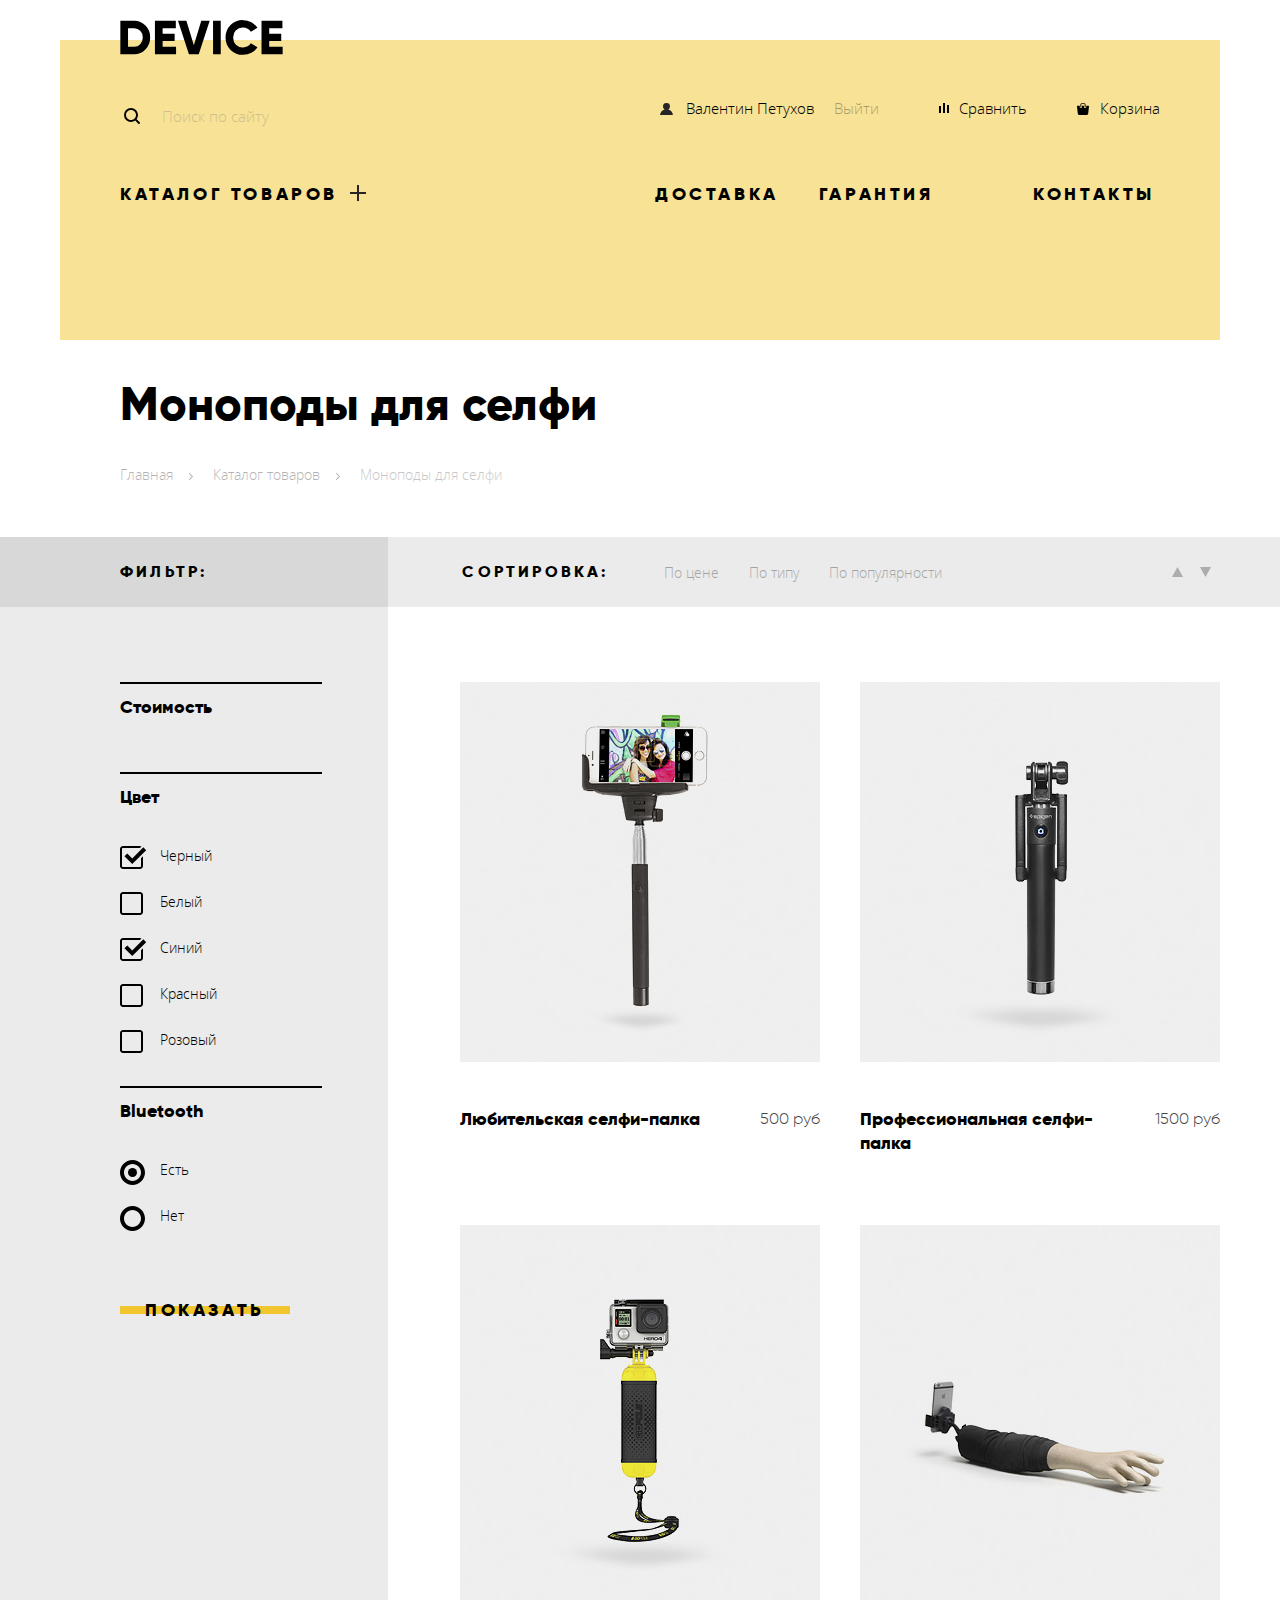
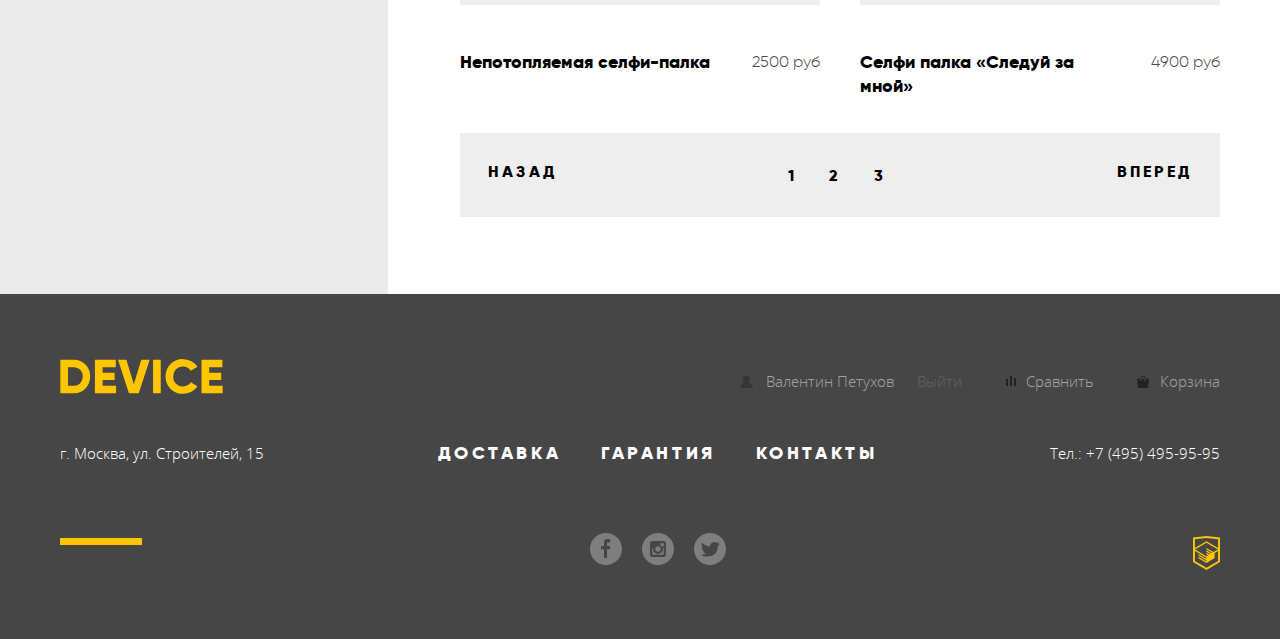
==== commit 3230c98a: "Добавлены декоративные элементы страниц" ====
--- a/catalog.html
+++ b/catalog.html
@@ -11,7 +11,7 @@
       <div class="main-header-top">
         <div class="logo-container">
         <a class="main-header-logo" href="index.html">
-        <img src="img/logo-device.svg" width="163" height="35" alt="Логотип «DEVICE»">
+        <img src="img/logo-device.svg" width="163" height="35" alt="Логотип «DEVICE»" class="header-logo">
       </a>
     </div>
       <form class="search" action="https://echo.htmlacademy.ru" method="get">
@@ -49,16 +49,32 @@
       </nav>
     </div>
       </header>
-      <main class="container">
+      <main>
+      <div class="container">
       <h1 class="page-title">Моноподы для селфи</h1>
       <ul class="breadcrumbs">
       <li><a href="index.html">Главная</a></li>
       <li><a href="catalog.html">Каталог товаров</a></li>
       <li class="breadcrumbs-current">Моноподы для селфи</li>
+    </div>
         </ul>
-        <div class="sort">
-          <span class="filter-title">
-        </div>
+        <div class="main-columns">
+          <div class="container">
+            <div class="sort-title">
+              <span class="sort-legend">Фильтр:</span>
+              <span class="sort-legend">Сортировка:</span>
+              <ul class="sort-parameters">
+                <li class="sort-parameter"><a class="by-price" href="price.html">По цене</a></li>
+                <li class="sort-parameter"><a class="by-type" href="type.html">По типу</a></li>
+                <li class="sort-parameter"><a class="by-popularity" href="popularity.html">По популярности</a></li>
+              </ul>
+              <a class="icon-up" href="from-b-to-s.html">
+              <img src="img/icon-up-dir.svg" alt="Сортировка от большего к меньшему">
+            </a>
+            <a class="icon-down" href="from-s-to-b.html">
+            <img src="img/icon-down-dir.svg" alt="Сортировка от меньшего к большему">
+          </a>
+            </div>
         <div class="catalog-columns">
           <section class="filters">
             <h2 class="visually-hidden">Фильтр товаров</h2>
@@ -158,8 +174,19 @@
                       </div>
                       </li>
                     </ul>
+                    <div class="paginator">
+                      <a class="paginator-prev" href="#">Назад</a>
+                      <ul class="paginator-list">
+                        <li><a href="#">1</a></li>
+                        <li><a href="#">2</a></li>
+                        <li><a href="#">3</a></li>
+                      </ul>
+                      <a class="paginator-next" href="#">Вперед</a>
+                    </div>
                     </section>
                   </div>
+                </div>
+                </div>
         </main>
         <footer class="main-footer">
           <div class="container">
@@ -187,11 +214,28 @@
           <p class="phonenumber">Тел.: +7 (495) 495-95-95</p>
         </div>
           <div class="main-footer-bottom">
-          <ul class="socials">
-            <li><a class="social-button social-button-facebook" href="#">ФБ</a></li>
-            <li><a class="social-button social-button-instagram" href="#">ИН</a></li>
-            <li><a class="social-button social-button-twitter" href="#">ТВ</a></li>
-        </ul>
+            <ul class="socials">
+            <li><a class="social-button social-button-facebook" href="#">
+              <svg xmlns="http://www.w3.org/2000/svg" width="32" height="32" viewBox="0 0 32 32">
+                <path fill="#FFF" d="M16 0C7.164 0 0 7.163 0 16s7.164 16 16 16c8.837 0 16-7.164 16-16S24.837 0 16 0zm4.062 9.455h-3.021v3.444h3.021v3.445h-3.021v8.61H14.02v-8.61H11v-3.445h3.021V9.455c0-1.902 1.353-3.445 3.021-3.445h3.021v3.445z">
+                </path>
+              </svg>
+            </a></li>
+            <li><a class="social-button" href="#">
+            <svg xmlns="http://www.w3.org/2000/svg" width="32" height="32" viewBox="0 0 32 32">
+              <g fill="#FFF">
+                <path d="M20.916 16a4.938 4.938 0 1 1-9.877 0c0-.394.051-.773.138-1.14h-.897v6.838h11.396V14.86h-.897c.086.367.137.746.137 1.14z"/><path d="M15.978 18.659c1.466 0 2.659-1.193 2.659-2.659s-1.193-2.659-2.659-2.659c-1.466 0-2.659 1.193-2.659 2.659s1.192 2.659 2.659 2.659zM18.637 10.302h3.039v3.039h-3.039z"/><path d="M16 0C7.164 0 0 7.164 0 16c0 8.837 7.164 16 16 16 8.837 0 16-7.163 16-16 0-8.836-7.163-16-16-16zm7.955 21.698a2.285 2.285 0 0 1-2.279 2.279H10.279A2.285 2.285 0 0 1 8 21.698V10.302a2.286 2.286 0 0 1 2.279-2.279h11.396a2.286 2.286 0 0 1 2.279 2.279v11.396z"/>
+              </path>
+            </g>
+          </svg>
+            </a></li>
+            <li><a class="social-button social-button-twitter" href="#">
+              <svg xmlns="http://www.w3.org/2000/svg" width="32" height="32" viewBox="0 0 32 32">
+                <path fill="#FFF" d="M16 0C7.164 0 0 7.164 0 16c0 8.837 7.164 16 16 16 8.837 0 16-7.163 16-16 0-8.836-7.163-16-16-16zm7.944 12.809c-.251 6.516-3.463 10.832-10.992 10.702h-.486c-.447 0-4.543-.443-5.344-1.823 2.479.19 4.247-.406 5.12-1.136-1.048-.289-2.923-.461-3.251-2.848.384.104.618.221 1.299.113-1.307-.824-2.758-1.519-2.679-3.643.311.317 1.164.518 1.46.457-.768-.233-2.149-3.244-.974-4.781 1.984 1.79 4.075 3.482 7.804 3.643.227-2.214 1.24-3.699 3.168-4.325 1.84-.479 3.255.26 3.901 1.138.737-.224 1.453-.466 2.193-.685-.004.833-.569 1.463-.935 1.709.747.165 1.423-.475 1.423-.475-.184.963-1.094 1.725-1.707 1.954z">
+                </path>
+              </svg>
+            </a></li>
+          </ul>
           <a class="htmlacademy-button" href="https://htmlacademy.ru"><img src="img/logo-html.svg" width="27" height="35" alt="Логотип HTML Academy"></a>
       </div>
     </div>
--- a/css/style.css
+++ b/css/style.css
@@ -84,6 +84,8 @@
   background-color: transparent;
   border: none;
   box-shadow: none;
+
+  outline: none;
 }
 .button::before {
   content: "";
@@ -106,6 +108,7 @@
 }
 .button:active {
   color: #f7e184;
+  outline: none;
 }
 .cart-mask-button:active::before {
   background-color: #f0c52e;
@@ -116,12 +119,10 @@
 .social-button {
   width: 32px;
   height: 32px;
-border: 1px solid #7e7e7e;
-border-radius: 50%;
-
-background-color: #7e7e7e;
-
-opacity: 0.3;
+
+  box-shadow: none;
+
+  opacity: 0.3;
 }
 .social-button:hover,
 .social-button:focus {
@@ -175,73 +176,70 @@
   opacity: 0.3;
 }
 .search {
-  width: 440px;
+  width: 441px;
+  display: flex;
+  position: relative;
 
   /*Временное свойство
   outline: 1px solid lightblue;*/
 }
-.search-field {
-  padding: 0;
-  margin: 0;
-  padding-left: 45px;
-  position: relative;
-
-  font: inherit;
-  color: #000000;
-
-  background-color: transparent;
-  border: none;
-
-  opacity: 0.3;
-}
-.search-field::before {
+.search::before {
   content: "";
 
   position: absolute;
-  top: 5px;
-  left: 0px;
+  top: 15px;
+  left: 4px;
 
   width: 16px;
   height: 16px;
 
- background-image: url("img/search.svg");
+ background-image: url("../img/search.svg");
  background-repeat: no-repeat;
  background-position: 0 0;
 
- /*Временное свойство*/
- outline: 1px solid lightblue;
+ /*Временное свойство
+ outline: 1px solid lightblue;*/
+}
+.search-field {
+  padding: 0;
+  margin: 0;
+  padding-left: 40px;
+  width: 356px;
+
+  font: inherit;
+  color: #000000;
+
+  background-color: transparent;
+  border: 2px solid transparent;
+
+  opacity: 0.3;
+  outline: none;
 }
 .search-field:hover {
   opacity: 0.6;
 }
 .search-field:focus {
-  border-bottom: 3px solid #000000;
+  border-bottom: 2px solid #000000;
   opacity: 1;
 }
 .search-button {
   margin: 0;
   padding: 0;
-  display: none;
-  width: 85px;
-  height: 50px;
-
-  font: inherit;
-  color: #000000;
-
-  border: 3px solid #000000;
+  width: 81px;
+  height: 46px;
+
+  font: inherit;
+  color: #000000;
+
+  border: 2px solid #000000;
   background-color: transparent;
-}
-.search-field:focus .search-button {
-  display: block;
-  width: 85px;
-  height: 50px;
-
-
-  font: inherit;
-  color: #000000;
-
-  border: 3px solid #000000;
-  background-color: transparent;
+
+  opacity: 0;
+
+  outline: none;
+}
+input.search-field:focus + .search-button {
+  opacity: 1;
 }
 
 .search-button:focus,
@@ -258,6 +256,8 @@
 
   display: block;
   color: rgba(255, 255, 255, 0.3);
+
+  opacity: 1;
 }
 .user-navigation {
   display: flex;
@@ -343,12 +343,12 @@
     width: 13px;
     height: 12px;
 
-   background-image: url("img/user.svg");
+   background-image: url("../img/user.svg");
    background-repeat: no-repeat;
    background-position: 0 0;
 
-  /*Временное свойство*/
-   outline: 1px solid red;
+  /*Временное свойство
+   outline: 1px solid red;*/
 }
 .user-navigation .compare-link::before {
     content: "";
@@ -360,12 +360,12 @@
     width: 10px;
     height: 10px;
 
-   background-image: url("img/compare.svg");
+   background-image: url("../img/compare.svg");
    background-repeat: no-repeat;
    background-position: 0 0;
 
-  /*Временное свойство*/
-   outline: 1px solid red;
+  /*Временное свойство
+   outline: 1px solid red;*/
 }
 .user-navigation .cart-link::before {
     content: "";
@@ -377,12 +377,12 @@
     width: 12px;
     height: 12px;
 
-   background-image: url("img/cart.svg");
+   background-image: url("../img/cart.svg");
    background-repeat: no-repeat;
    background-position: 0 0;
 
-  /*Временное свойство*/
-   outline: 1px solid red;
+  /*Временное свойство
+   outline: 1px solid red;*/
 }
 .login-user-navigation .profile-link {
   padding-left: 26px;
@@ -406,12 +406,12 @@
     width: 13px;
     height: 12px;
 
-   background-image: url("img/user.svg");
+   background-image: url("../img/user.svg");
    background-repeat: no-repeat;
    background-position: 0 0;
 
-  /*Временное свойство*/
-   outline: 1px solid red;
+  /*Временное свойство
+   outline: 1px solid red;*/
 }
 .login-user-navigation .compare-link::before {
     content: "";
@@ -423,12 +423,12 @@
     width: 10px;
     height: 10px;
 
-   background-image: url("img/compare.svg");
+   background-image: url("../img/compare.svg");
    background-repeat: no-repeat;
    background-position: 0 0;
 
-  /*Временное свойство*/
-   outline: 1px solid red;
+  /*Временное свойство
+   outline: 1px solid red;*/
 }
 .login-user-navigation .cart-link::before {
     content: "";
@@ -440,12 +440,12 @@
     width: 12px;
     height: 12px;
 
-   background-image: url("img/cart.svg");
+   background-image: url("../img/cart.svg");
    background-repeat: no-repeat;
    background-position: 0 0;
 
-  /*Временное свойство*/
-   outline: 1px solid red;
+  /*Временное свойство
+   outline: 1px solid red;*/
 }
 .main-header-bottom {
   display: flex;
@@ -462,6 +462,8 @@
   outline: 1px solid blue;*/
 }
 .site-navigation {
+  position: relative;
+
   padding: 0;
   margin: 0;
   margin-right: 295px;
@@ -471,6 +473,21 @@
 }
 .site-navigation > li {
   position: relative;
+}
+.site-navigation::after {
+  content: "";
+  position: absolute;
+
+  width: 16px;
+  height: 16px;
+
+  top: 3px;
+  left: 230px;
+
+  background-image: url("../img/plus.svg");
+  background-repeat: no-repeat;
+  background-position: 0 0;
+
 }
 .user-info {
   display: flex;
@@ -533,18 +550,14 @@
   list-style: none;
   margin: 0;
   padding: 0;
-  margin-top: 35px;
+  padding-top: 31px;
+  padding-bottom: 34px;
   width: 1160px;
+  height: 150px;
   background-color: #f7e296;
-  background-image: url("img/light-yellow-pattern.jpg");
-  background-position: 0 0;
-  background-repeat: repeat;
   /*
   According to styleguide
-  background-color: #f7e184;
-  background-image: url("img/sub-menu-yellow-pattern.jpg");
-  background-position: 0 0;
-  background-repeat: repeat;*/
+  background-color: #f7e184;*/
 }
 .catalog-category-list a {
   font-family: "OpenSans", "Arial", sans-serif;
@@ -559,7 +572,6 @@
 }
 .catalog-category-list a:hover,
 .catalog-category-list a:focus {
-  display: block;
   opacity: 0.6;
 }
 .catalog-category-list a:active {
@@ -570,23 +582,27 @@
   display: flex;
   flex-wrap: wrap;
   flex-direction: column;
-
+  align-content: flex-start;
+  justify-content: flex-start;
 }
 .catalog-category-list li {
+  margin: 0;
+  padding: 0;
   width: 180px;
   margin-right: 60px;
+  margin-bottom: 8px;
 }
 .catalog-category-list li:first-child,
 .catalog-category-list li:nth-child(2),
 .catalog-category-list li:nth-child(3) {
   margin-left: 60px;
 }
-.catalog-category-list li:nth-child(4),
+.catalog-category-list li:nth-child(3),
+.catalog-category-list li:last-child {
+  margin-bottom: 0;
+}
 .catalog-category-list li:nth-child(5) {
-  flex-grow: 3;
-}
-.catalog-category-list li:last-child {
-  margin-right: auto;
+  margin-bottom: 35px;
 }
 .user-info {
   width: 500px;
@@ -639,12 +655,12 @@
   width: 4px;
   height: 7px;
 
-  background-image: url("img/nav-arrow.svg");
+  background-image: url("../img/nav-arrow.svg");
   background-position: 0 0;
   background-repeat: no-repeat;
 
-  /*Временное свойство*/
-  outline: 1px solid green;
+  /*Временное свойство
+  outline: 1px solid green;*/
 }
 .breadcrumbs-current::after {
   display: none;
@@ -761,6 +777,116 @@
 .info-link:active {
   color: rgba(0, 0, 0, 0.3);
 }
+.main-columns {
+  position: relative;
+}
+.main-columns::before {
+  content: "";
+  position: absolute;
+
+  top: 0;
+  right: calc(50% + 252px);
+  z-index: -10;
+  width: 100%;
+  height: 100%;
+
+  background-color: rgba(0, 0, 0, 0.08);
+}
+.main-columns::after {
+  content: "";
+  position: absolute;
+
+  top: 0;
+
+  z-index: -11;
+  width: 100%;
+  height: 70px;
+
+  background-color: rgba(0, 0, 0, 0.08);
+}
+.sort-title {
+  position: relative;
+  display: flex;
+  padding: 20px 0px 20px 60px;
+  align-items: center;
+}
+.icon-up img {
+
+  position: absolute;
+
+  width: 11px;
+  height: 10px;
+
+  top: 30px;
+  left: 1112px;
+
+  opacity: 0.3;
+}
+.icon-down img {
+
+  position: absolute;
+
+  width: 11px;
+  height: 10px;
+
+  top: 30px;
+  left: 1140px;
+
+  opacity: 0.3;
+}
+.sort-legend {
+  margin: 0;
+  padding: 0;
+
+  font-family: "Gilroy", "Arial", sans-serif;
+  font-size: 16px;
+  font-weight: 800;
+  letter-spacing: 0.2em;
+  line-height: 24px;
+  text-transform: uppercase;
+  color: #000000;
+}
+.sort-title .sort-legend:first-of-type {
+  margin-right: 255px;
+}
+.sort-title .sort-legend:last-of-type {
+  margin-right: 55px;
+}
+.sort-parameters {
+  list-style: none;
+  padding: 0;
+  margin: 0;
+
+  display: flex;
+
+}
+.sort-parameter a {
+  text-decoration: none;
+  font: inherit;
+  font-size: 14px;
+  line-height: 18px;
+  color: #000000;
+
+  opacity: 0.3;
+}
+.sort-parameter {
+  margin-right: 30px;
+}
+.sort-parameter a:hover,
+.sort-parameter a:focus,
+.icon-up img:hover,
+.icon-up img:focus,
+.icon-up img:hover,
+.icon-up img:focus {
+  opacity: 0.6;
+}
+.sort-parameter a:active,
+.icon-up img:active {
+  opacity: 1;
+}
+.sort-parameter:last-child {
+  margin-right: 0;
+}
 .catalog-columns {
   display: flex;
   justify-content: flex-start;
@@ -769,13 +895,10 @@
   margin: 0;
   padding: 0;
   min-width: 270px;
-  padding-top: 152px;
+  padding-top: 88px;
   padding-left: 60px;
   margin-right: 70px;
 
-  background-color: #eeeeee;
-  background-position: 0 0;
-  background-repeat: repeat;
 }
 .filter-fieldset {
   margin: 0;
@@ -844,14 +967,14 @@
   width: 23px;
   height: 23px;
 
-  outline: 2px solid #000000;
-
-  background-image: url("img/checkbox-off.svg");
+  background-image: url("../img/checkbox-off.svg");
   background-position: 0 0;
   background-repeat: no-repeat;
 }
 .filter-input-checkbox:checked + label::before {
-  background-image: url("img/checkbox-on.svg");
+  width: 27px;
+
+  background-image: url("../img/checkbox-on.svg");
   background-position: 0 0;
   background-repeat: no-repeat;
 }
@@ -873,9 +996,7 @@
   width: 25px;
   height: 25px;
 
-  outline: 2px solid #000000;
-
-  background-image: url("img/radio-off.svg");
+  background-image: url("../img/radio-off.svg");
   background-position: 0 0;
   background-repeat: no-repeat;
 }
@@ -886,7 +1007,7 @@
   top: 10px;
   left: -40px;
 
-  background-image: url("img/radio-on.svg");
+  background-image: url("../img/radio-on.svg");
   background-position: 0 0;
   background-repeat: no-repeat;
 }
@@ -902,7 +1023,7 @@
 .catalog {
   margin: 0;
   padding: 0;
-  padding-top: 139px;
+  padding-top: 75px;
   width: 760px;
 }
 .catalog-list {
@@ -923,6 +1044,10 @@
 }
 .catalog-item:nth-child(2n) {
   margin-right: 0;
+}
+.catalog-item:nth-child(3),
+.catalog-item:nth-child(4) {
+  margin-bottom: 0;
 }
 .item-product-photo {
   margin-bottom: 36px;
@@ -985,12 +1110,56 @@
 .catalog-item:hover .cart-mask{
   display: block;
 }
+.paginator {
+  display: flex;
+  justify-content: space-between;
+
+  margin: 0;
+  margin-bottom: 77px;
+  padding: 0;
+  padding: 27px 28px 27px 28px;
+
+  background-color: #eeeeee;
+}
+.paginator-prev,
+.paginator-next {
+  font-family: "Gilroy", "Arial", sans-serif;
+  font-size: 16px;
+  font-weight: 800;
+  letter-spacing: 0.2em;
+  line-height: 24px;
+  text-transform: uppercase;
+  text-decoration: none;
+  color: #000000;
+}
+.paginator-list a {
+
+  font-family: "Gilroy", "Arial", sans-serif;
+  font-size: 16px;
+  font-weight: 800;
+  letter-spacing: 0.2em;
+  line-height: 24px;
+  text-transform: uppercase;
+  text-decoration: none;
+  color: #000000;
+}
+.paginator-list {
+  display: flex;
+  list-style: none;
+  margin: 0;
+  padding: 0;
+}
+.paginator-list li {
+  margin-right: 32px;
+}
+.paginator-list li:last-child {
+  margin-right: 0;
+}
 .main-footer {
   font: inherit;
   color: #ffffff;
 
   background-color: #464646;
-  margin-top: 90px;
   padding: 65px 0 65px 0;
   box-sizing: border-box;
   /*Временное свойство
@@ -1069,13 +1238,13 @@
     width: 13px;
     height: 12px;
 
-   background-image: url("img/user.svg");
+   background-image: url("../img/user.svg");
    background-repeat: no-repeat;
    background-position: 0 0;
 
   fill: #ffc600;
-  /*Временное свойство*/
-   outline: 1px solid red;
+  /*Временное свойство
+   outline: 1px solid red;*/
 }
 .footer-user-navigation .compare-link::before {
     content: "";
@@ -1087,13 +1256,13 @@
     width: 10px;
     height: 10px;
 
-   background-image: url("img/compare.svg");
+   background-image: url("../img/compare.svg");
    background-repeat: no-repeat;
    background-position: 0 0;
 
    fill: #ffc600;
-  /*Временное свойство*/
-   outline: 1px solid red;
+  /*Временное свойство
+   outline: 1px solid red;*/
 }
 .footer-user-navigation .cart-link::before {
     content: "";
@@ -1105,13 +1274,13 @@
     width: 12px;
     height: 12px;
 
-   background-image: url("img/cart.svg");
+   background-image: url("../img/cart.svg");
    background-repeat: no-repeat;
    background-position: 0 0;
 
   fill: #ffc600;
-  /*Временное свойство*/
-   outline: 1px solid red;
+  /*Временное свойство
+   outline: 1px solid red;*/
 }
 .footer-user-navigation li {
   margin-right: 40px;
@@ -1165,13 +1334,13 @@
     width: 13px;
     height: 12px;
 
-   background-image: url("img/user.svg");
+   background-image: url("../img/user.svg");
    background-repeat: no-repeat;
    background-position: 0 0;
 
   fill: #ffc600;
-  /*Временное свойство*/
-   outline: 1px solid red;
+  /*Временное свойство
+   outline: 1px solid red;*/
 }
 .login-footer-user-navigation .compare-link::before {
     content: "";
@@ -1183,13 +1352,13 @@
     width: 10px;
     height: 10px;
 
-   background-image: url("img/compare.svg");
+   background-image: url("../img/compare.svg");
    background-repeat: no-repeat;
    background-position: 0 0;
 
    fill: #ffc600;
-  /*Временное свойство*/
-   outline: 1px solid red;
+  /*Временное свойство
+   outline: 1px solid red;*/
 }
 .login-footer-user-navigation .cart-link::before {
     content: "";
@@ -1201,13 +1370,13 @@
     width: 12px;
     height: 12px;
 
-   background-image: url("img/cart.svg");
+   background-image: url("../img/cart.svg");
    background-repeat: no-repeat;
    background-position: 0 0;
 
   fill: #ffc600;
-  /*Временное свойство*/
-   outline: 1px solid red;
+  /*Временное свойство
+   outline: 1px solid red;*/
 }
 .login-footer-user-navigation li {
   margin-right: 20px;
@@ -1325,21 +1494,6 @@
 .socials a {
   color: #ffffff;
 }
-.social-button-facebook {
-  background-image: url("img/fb.svg");
-  background-position: 0 0;
-  background-repeat: no-repeat;
-}
-.social-button-instagram {
-  background-image: url("img/instagram.svg");
-  background-position: 0 0;
-  background-repeat: no-repeat;
-}
-.social-button-twitter {
-  background-image: url("img/twitter.svg");
-  background-position: 0 0;
-  background-repeat: no-repeat;
-}
 .htmlacademy-button {
   width: 27;
   height: 35px;
@@ -1360,7 +1514,7 @@
   color: #000000;
 
   background-color: #ffffff;
-  background-image: url("img/modal.png");
+  background-image: url("../img/modal.png");
   background-position: 0 0;
   background-repeat: repeat;
   box-shadow: 0 5px 10px 0 rgba(255, 255, 255, 0.5);
@@ -1412,7 +1566,7 @@
 border-radius: 50% 50%;
 
 background-color: #f0c52e;
-background-image: url("img/modal-close.svg");
+background-image: url("../img/modal-close.svg");
 opacity: 0.5;
 }
 .modal-close:hover,
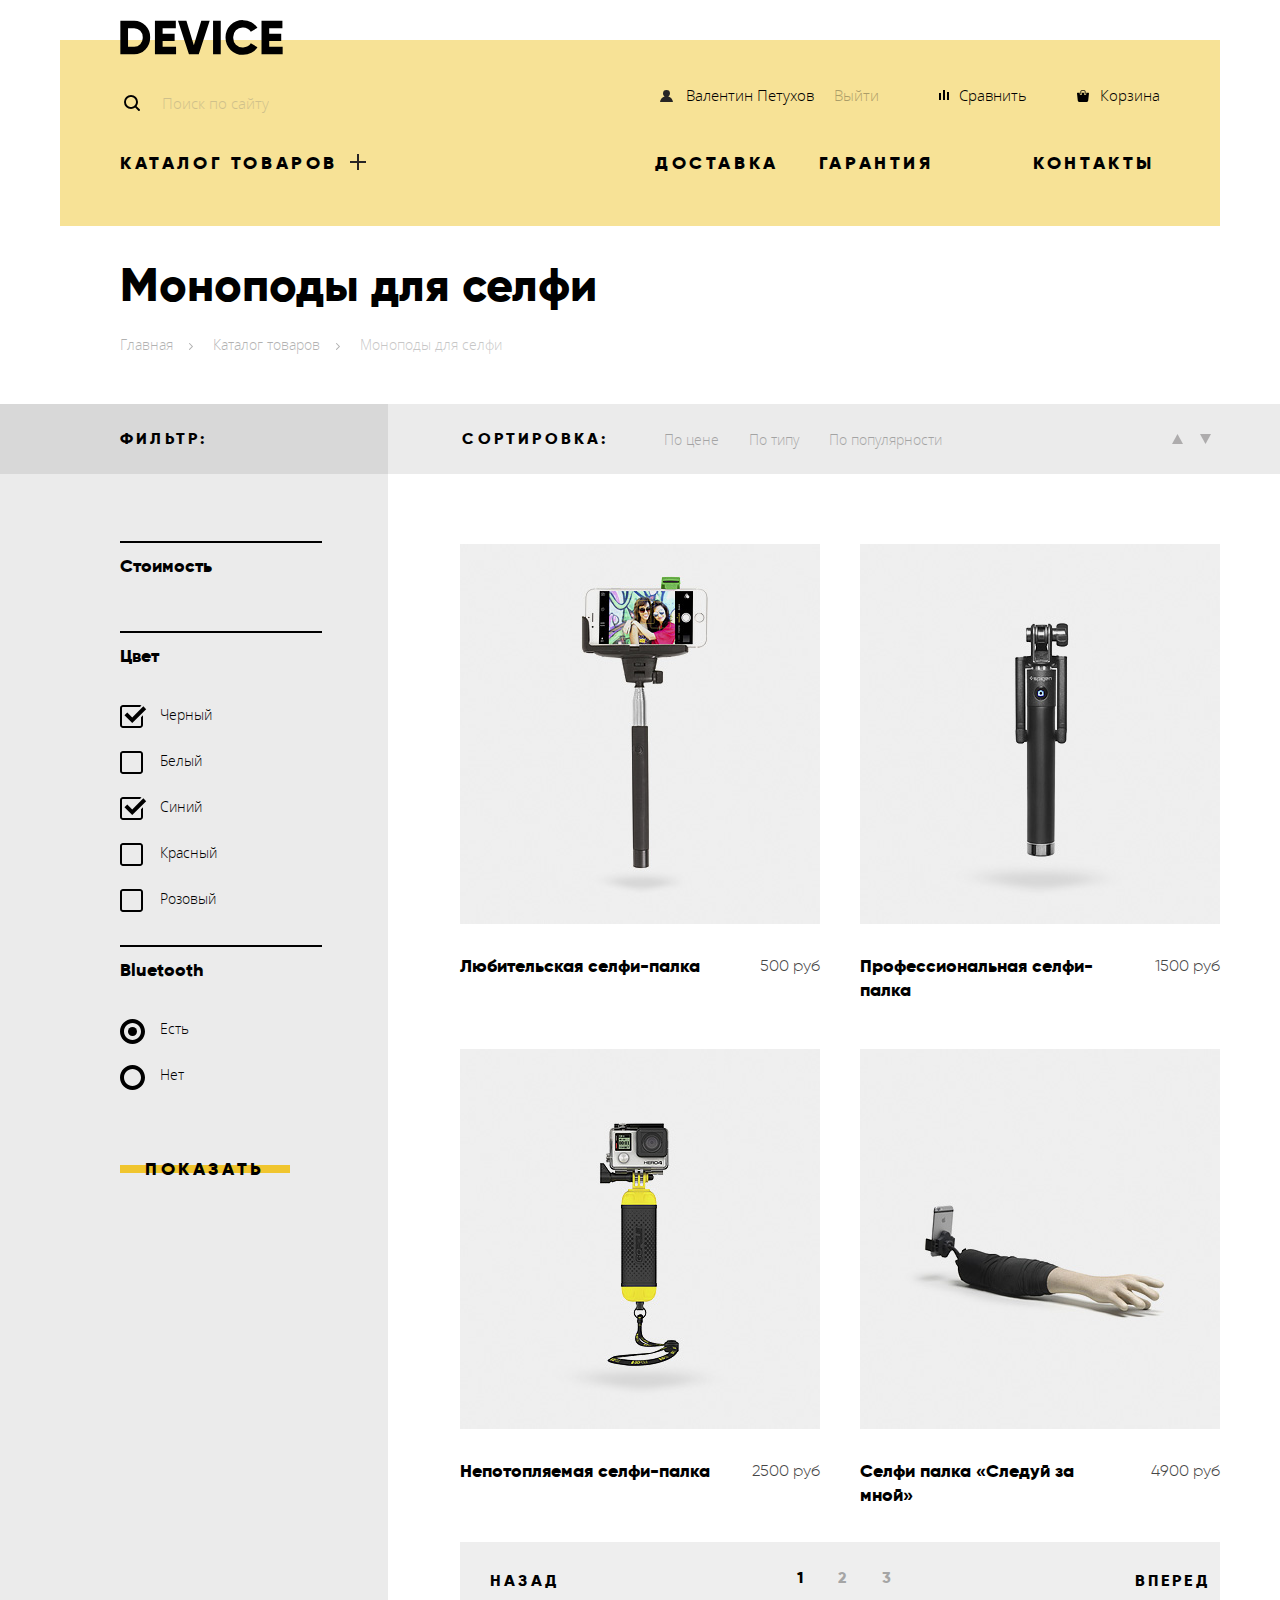
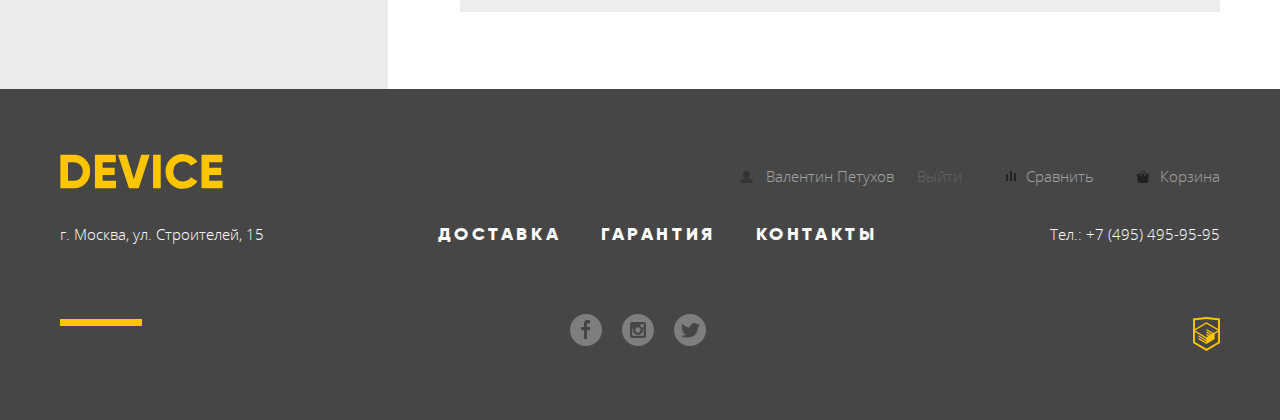
==== commit dd0861f6: "Завершена верстка всех страниц" ====
--- a/catalog.html
+++ b/catalog.html
@@ -175,13 +175,13 @@
                       </li>
                     </ul>
                     <div class="paginator">
-                      <a class="paginator-prev" href="#">Назад</a>
+                      <a class="paginator-prev paginator-button" href="#">Назад</a>
                       <ul class="paginator-list">
-                        <li><a href="#">1</a></li>
+                        <li><a href="#" class="current-page">1</a></li>
                         <li><a href="#">2</a></li>
                         <li><a href="#">3</a></li>
                       </ul>
-                      <a class="paginator-next" href="#">Вперед</a>
+                      <a class="paginator-next paginator-button" href="#">Вперед</a>
                     </div>
                     </section>
                   </div>
--- a/css/style.css
+++ b/css/style.css
@@ -134,12 +134,12 @@
 .main-header {
   position: relative;
   width: 1160px;
-  min-height: 300px;
+  min-height: 186px;
   margin-top: 40px;
-  margin-bottom: 40px;
+  margin-bottom: 35px;
   margin-left: auto;
   margin-right: auto;
-  padding: 53px 60px 0 60px;
+  padding: 40px 60px 0 60px;
   background-color: #f7e296;
   box-sizing: border-box;
   /*Временное свойство
@@ -149,7 +149,7 @@
   display: flex;
   flex-wrap: wrap;
   justify-content: space-between;
-  margin-bottom: 43px;
+  margin-bottom: 25px;
   /*Временное свойство
   outline: 1px solid green;*/
 }
@@ -555,6 +555,8 @@
   width: 1160px;
   height: 150px;
   background-color: #f7e296;
+
+  z-index: 100;
   /*
   According to styleguide
   background-color: #f7e184;*/
@@ -588,7 +590,7 @@
 .catalog-category-list li {
   margin: 0;
   padding: 0;
-  width: 180px;
+  width: 190px;
   margin-right: 60px;
   margin-bottom: 8px;
 }
@@ -602,7 +604,11 @@
   margin-bottom: 0;
 }
 .catalog-category-list li:nth-child(5) {
-  margin-bottom: 35px;
+  margin-bottom: 50px;
+}
+.catalog-category-list li:nth-child(4),
+.catalog-category-list li:nth-child(5) {
+  margin-right: 0;
 }
 .user-info {
   width: 500px;
@@ -611,7 +617,7 @@
 }
 .page-title {
   margin: 0;
-  margin-bottom: 35px;
+  margin-bottom: 24px;
   margin-left: 60px;
   padding: 0;
 
@@ -629,7 +635,7 @@
   width: 385px;
   padding: 0;
   margin: 0;
-  margin-bottom: 50px;
+  margin-bottom: 47px;
   margin-left: 60px;
 
   font: inherit;
@@ -687,10 +693,12 @@
   justify-content: space-between;
   /*Временное свойство
   outline: 1px solid purple;*/
+
+  margin-bottom: 95px;
 }
 .index-columns h2{
   margin: 0;
-  margin-bottom: 55px;
+  margin-bottom: 44px;
 
   font-family: "Gilroy", "Arial", sans-serif;
   font-size: 47px;
@@ -721,13 +729,13 @@
   margin-bottom: 40px;
 }
 .info-contacts img {
-  margin-bottom: 80px;
+  margin-bottom: 54px;
 }
 .delivery-companies {
   margin: 0;
   padding: 0;
   padding-left: 40px;
-  margin-bottom: 70px;
+  margin-bottom: 45px;
 
   font-family: "Gilroy", "Arial", sans-serif;
   font-size: 16px;
@@ -895,7 +903,7 @@
   margin: 0;
   padding: 0;
   min-width: 270px;
-  padding-top: 88px;
+  padding-top: 80px;
   padding-left: 60px;
   margin-right: 70px;
 
@@ -1023,7 +1031,7 @@
 .catalog {
   margin: 0;
   padding: 0;
-  padding-top: 75px;
+  padding-top: 70px;
   width: 760px;
 }
 .catalog-list {
@@ -1038,7 +1046,7 @@
 .catalog-item {
   position: relative;
   width: 360px;
-  margin-bottom: 70px;
+  margin-bottom: 47px;
   margin-right: 40px;
 
 }
@@ -1050,7 +1058,7 @@
   margin-bottom: 0;
 }
 .item-product-photo {
-  margin-bottom: 36px;
+  margin-bottom: 21px;
 }
 .item-info {
   display: flex;
@@ -1117,7 +1125,6 @@
   margin: 0;
   margin-bottom: 77px;
   padding: 0;
-  padding: 27px 28px 27px 28px;
 
   background-color: #eeeeee;
 }
@@ -1132,6 +1139,36 @@
   text-decoration: none;
   color: #000000;
 }
+.paginator-prev:hover,
+.paginator-next:hover,
+.paginator-prev:focus,
+.paginator-next:focus {
+  opacity: 1;
+}
+.paginator-prev:active,
+.paginator-next:active {
+  color: rgba(0, 0, 0, 0.3);
+}
+.paginator-button {
+  display: inline-block;
+
+  width: 127px;
+  height: 70px;
+
+  box-sizing: border-box;
+  vertical-align: middle;
+  text-align: center;
+
+  padding: 27px 30px 27px 30px;
+
+  background-color: transparent;
+}
+.paginator-button:hover,
+.paginator-button:focus,
+.paginator-button:active {
+  background-color: #d9d9d9;
+}
+
 .paginator-list a {
 
   font-family: "Gilroy", "Arial", sans-serif;
@@ -1142,18 +1179,34 @@
   text-transform: uppercase;
   text-decoration: none;
   color: #000000;
+
+  opacity: 0.3;
 }
 .paginator-list {
   display: flex;
+  justify-content: center;
   list-style: none;
   margin: 0;
   padding: 0;
+  padding: 20px 210px 20px 210px;
+
+  width: 495px;
 }
 .paginator-list li {
   margin-right: 32px;
 }
 .paginator-list li:last-child {
   margin-right: 0;
+}
+.paginator-list a:hover,
+.paginator-list a:focus {
+  opacity: 0.6;
+}
+.paginator-list a:active {
+  opacity: 1;
+}
+.paginator-list .current-page {
+  opacity: 1;
 }
 .main-footer {
   font: inherit;
@@ -1175,7 +1228,7 @@
   display: flex;
   justify-content: space-between;
   align-items: center;
-  margin-bottom: 35px;
+  margin-bottom: 21px;
   /*Временное свойство
   outline: 1px solid purple;*/
 }
@@ -1469,7 +1522,7 @@
   width: 160px;
   padding: 0;
   margin: 0;
-  margin-left: 530px;
+  margin-left: 510px;
   list-style: none;
 }
 .socials::before {
@@ -1477,7 +1530,7 @@
 
   position: absolute;
   top: 5px;
-  left: -530px;
+  left: -510px;
 
   width: 80px;
   height: 5px;
@@ -1510,21 +1563,67 @@
 
 .modal {
   display: none;
+  position: fixed;
   font: inherit;
   color: #000000;
 
   background-color: #ffffff;
-  background-image: url("../img/modal.png");
+  /*background-image: url("../img/modal.png");
   background-position: 0 0;
-  background-repeat: repeat;
-  box-shadow: 0 5px 10px 0 rgba(255, 255, 255, 0.5);
+  background-repeat: no-no-repeat;*/
+  box-shadow: 0 5px 10px 0 rgba(0, 0, 0, 0.5);
+  z-index: 150;
+}
+.modal-login {
+  top: 5%;
+  left: 50%;
+
+  width: 760px;
+  margin-left: -480px;
+  padding: 95px 100px;
+}
+.write-us-form {
+  display: flex;
+  flex-wrap: wrap;
+}
+.name-write-us-container,
+.email-write-us-container,
+.mail-write-us-container {
+  display: flex;
+  flex-direction: column;
+  width: 360px;
+  margin-bottom: 40px;
+}
+.mail-write-us-container {
+  width: 760px;
+  margin-bottom: 52px;
+}
+.name-write-us-container {
+  margin-right: 40px;
 }
 .modal-login label {
+  margin: 0;
+  padding: 0;
+  margin-bottom: 10px;
+
   font-family: "Gilroy extrabold";
   font-size: 18px;
   line-height: 24px;
 
   color: #000000;
+}
+.modal-login input[type="text"],
+.modal-login input[type="email"] {
+  box-sizing: border-box;
+  width: 360px;
+  padding: 18px 20px;
+
+}
+.modal-login textarea {
+  box-sizing: border-box;
+  width: 760px;
+  min-height: 160px;
+  padding: 18px 20px;
 }
 .modal-login input[type="text"],
 .modal-login input[type="email"],
@@ -1561,13 +1660,45 @@
 
   border: none;
 }
+.modal-map {
+  margin: 0;
+  padding: 0;
+  top: 40%;
+  left: 50%;
+
+  width: 960px;
+  height: 560px;
+  margin-left: -480px;
+
+}
+.modal-map p {
+  margin: 0;
+  padding: 0;
+}
 .modal-close {
-border: 1px solid #f0c52e;
-border-radius: 50% 50%;
-
-background-color: #f0c52e;
-background-image: url("../img/modal-close.svg");
-opacity: 0.5;
+  margin: 0;
+  padding: 0;
+
+
+  position: absolute;
+  top: 22px;
+  right: 22px;
+
+  width: 54px;
+  height: 54px;
+
+  font-size: 0;
+
+  border: 1px solid #f0c52e;
+  border-radius: 50%;
+
+  box-shadow: none;
+  background-image: url("../img/modal-close.svg");
+  opacity: 0.5;
+
+  cursor: pointer;
+
+  outline: none;
 }
 .modal-close:hover,
 .modal-close:focus {
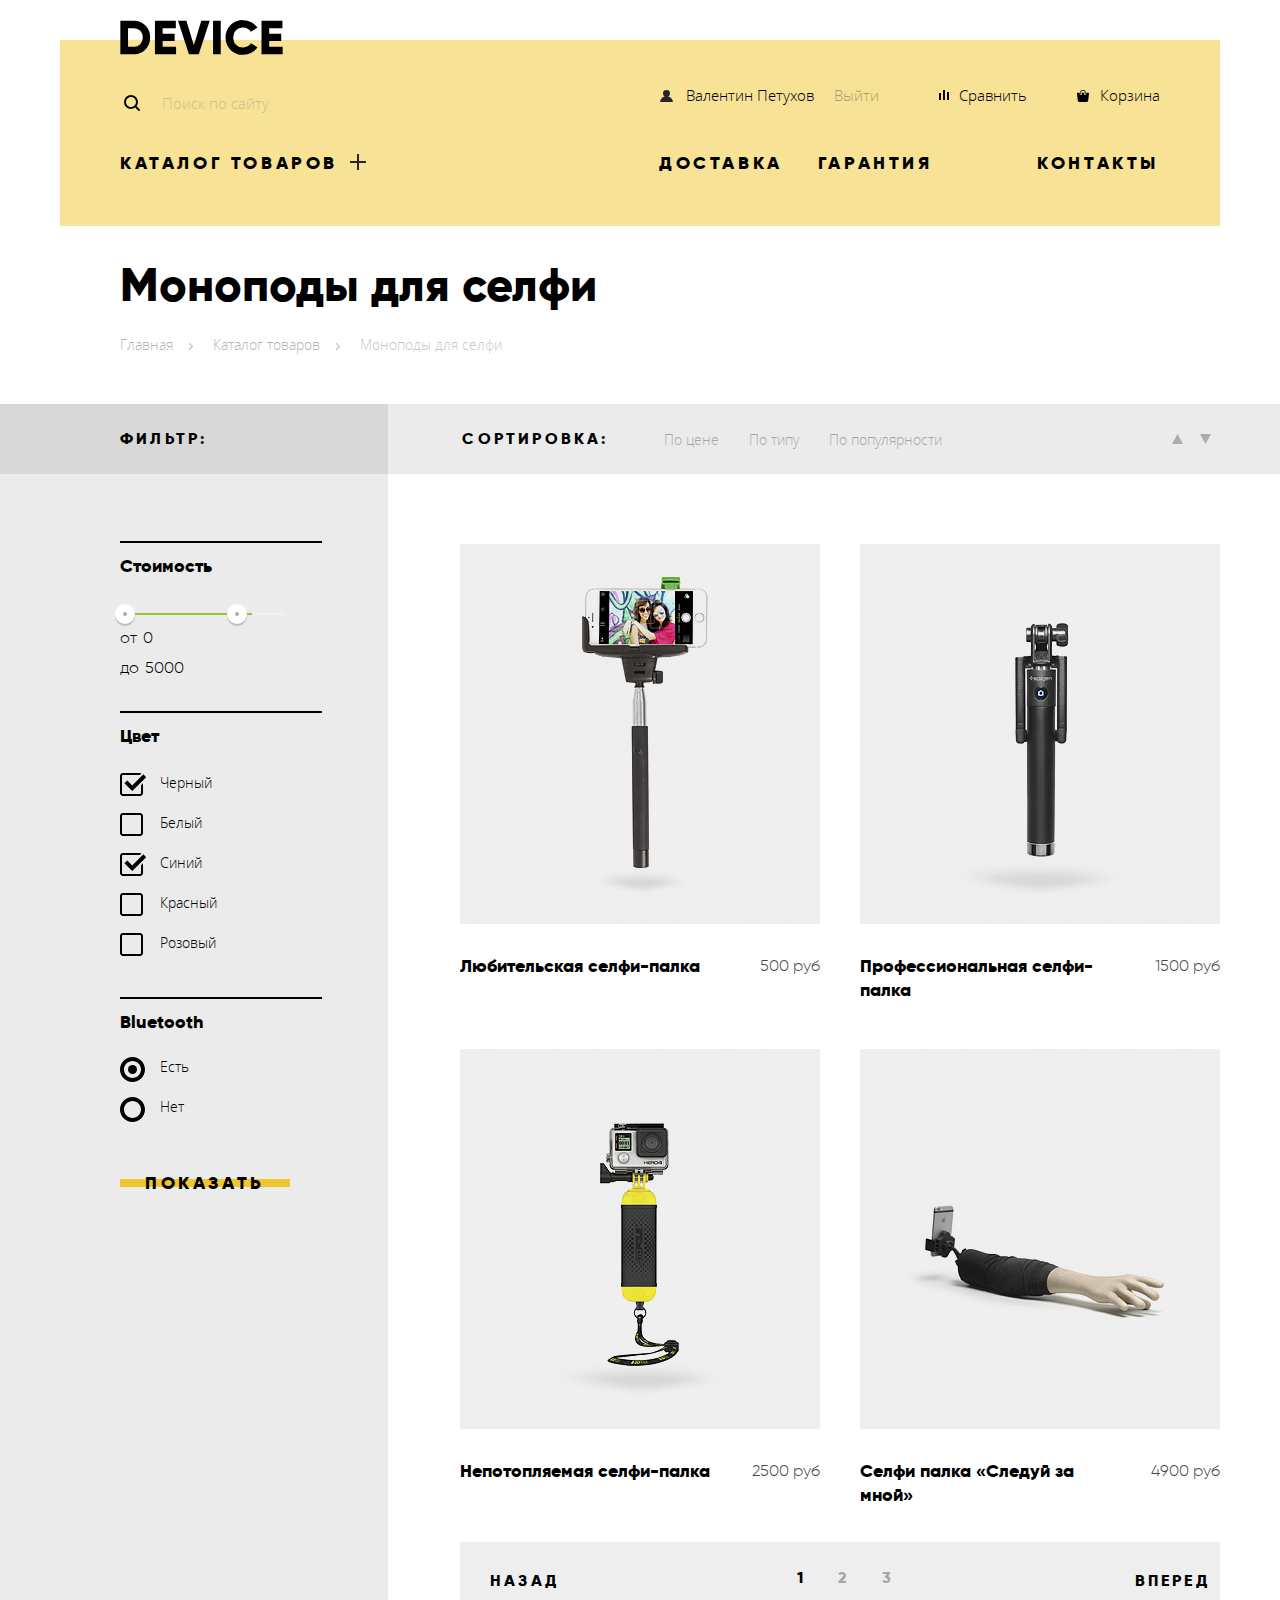
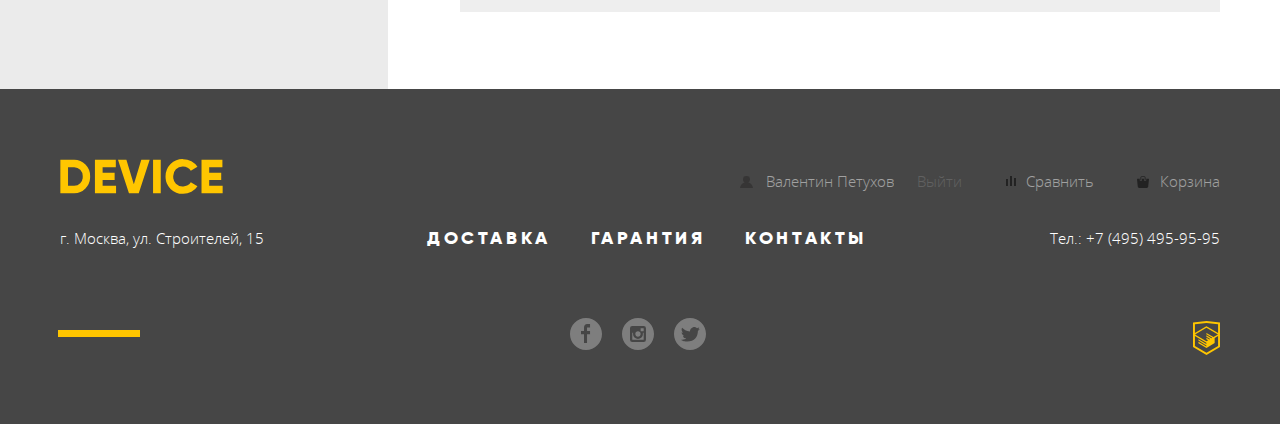
==== commit 1e0f5aef: "Внесены правки, соблюдены критерии" ====
--- a/catalog.html
+++ b/catalog.html
@@ -7,7 +7,7 @@
     <link href="css/style.css" rel="stylesheet">
   </head>
   <body>
-    <header class="main-header">
+    <header class="main-header-inner">
       <div class="main-header-top">
         <div class="logo-container">
         <a class="main-header-logo" href="index.html">
@@ -79,12 +79,24 @@
           <section class="filters">
             <h2 class="visually-hidden">Фильтр товаров</h2>
             <form class="filter" action="https://echo.htmlacademy.ru" method="get">
-              <fieldset class="filter-fieldset">
-                <legend>Стоимость</legend>
-<!--<input type="range" name="cost-range" value=""-->
-</fieldset>
-              <fieldset class="filter-fieldset">
-                <legend>Цвет</legend>
+              <fieldset class="filter-fieldset fieldset-cost">
+                <legend class="price-legend">Стоимость</legend>
+                <div class="filter-range">
+                      <div class="range-controls">
+                        <div class="scale">
+                          <div class="bar"></div>
+                        </div>
+                        <div class="range-toggle range-toggle-min"></div>
+                        <div class="range-toggle range-toggle-max"></div>
+                        <div class="price-controls">
+                        <label class="min-price">от <input type="text" name="min-price" value="0"></label>
+                        <label class="max-price">до <input type="text" name="max-price" value="5000"></label>
+                      </div>
+                      </div>
+                    </div>
+              </fieldset>
+              <fieldset class="filter-fieldset fieldset-color">
+                <legend class="color-legend">Цвет</legend>
                 <ul class="color-filter">
                   <li class="filter-option">
                         <input class="visually-hidden filter-input filter-input-checkbox" type="checkbox" name="black" id="filter-black" checked>
@@ -108,8 +120,8 @@
                       </li>
                     </ul>
               </fieldset>
-              <fieldset class="filter-fieldset">
-                <legend>Bluetooth</legend>
+              <fieldset class="filter-fieldset fieldset-bluetooth">
+                <legend class="bluetooth-legend">Bluetooth</legend>
                 <ul class="bluetooth-filter">
                   <li class="filter-option">
                         <input class="visually-hidden filter-input filter-input-radio" type="radio" name="bluetooth-condition" value="yes" id="filter-bluetooth-yes" checked>
--- a/css/style.css
+++ b/css/style.css
@@ -86,6 +86,8 @@
   box-shadow: none;
 
   outline: none;
+
+  cursor: pointer;
 }
 .button::before {
   content: "";
@@ -110,6 +112,22 @@
   color: #f7e184;
   outline: none;
 }
+.button-on {
+  color: #f7e184;
+  outline: none;
+}
+.button-on::before {
+  content: "";
+  position: absolute;
+  top: 0;
+  left: 0;
+
+  width: 280px;
+  height: 40px;
+  background-color: #000000;
+
+  z-index: -1;
+}
 .cart-mask-button:active::before {
   background-color: #f0c52e;
 }
@@ -132,6 +150,20 @@
   opacity: 0.1;
 }
 .main-header {
+  position: relative;
+  width: 1160px;
+  min-height: 301px;
+  margin-top: 40px;
+  margin-bottom: 35px;
+  margin-left: auto;
+  margin-right: auto;
+  padding: 40px 60px 0 60px;
+  background-color: #f7e296;
+  box-sizing: border-box;
+  /*Временное свойство
+  outline: 1px solid red;*/
+}
+.main-header-inner {
   position: relative;
   width: 1160px;
   min-height: 186px;
@@ -141,9 +173,7 @@
   margin-right: auto;
   padding: 40px 60px 0 60px;
   background-color: #f7e296;
-  box-sizing: border-box;
-  /*Временное свойство
-  outline: 1px solid red;*/
+  box-sizing: border-box;;
 }
 .main-header-top {
   display: flex;
@@ -466,7 +496,7 @@
 
   padding: 0;
   margin: 0;
-  margin-right: 295px;
+  margin-right: 299px;
   width: 240px;
   /*Временное свойство
   outline: 1px solid blue;*/
@@ -499,7 +529,7 @@
   outline: 1px solid red;*/
 }
 .user-info li:first-child {
-  margin-right: 40px;
+  margin-right: 35px;
 }
 .user-info li:last-child {
   margin-left: auto;
@@ -550,10 +580,10 @@
   list-style: none;
   margin: 0;
   padding: 0;
-  padding-top: 31px;
+  padding-top: 20px;
   padding-bottom: 34px;
   width: 1160px;
-  height: 150px;
+  height: 108px;
   background-color: #f7e296;
 
   z-index: 100;
@@ -591,8 +621,8 @@
   margin: 0;
   padding: 0;
   width: 190px;
-  margin-right: 60px;
-  margin-bottom: 8px;
+  margin-right: 50px;
+  margin-bottom: 0px;
 }
 .catalog-category-list li:first-child,
 .catalog-category-list li:nth-child(2),
@@ -604,11 +634,11 @@
   margin-bottom: 0;
 }
 .catalog-category-list li:nth-child(5) {
-  margin-bottom: 50px;
+  margin-bottom: 25px;
 }
 .catalog-category-list li:nth-child(4),
 .catalog-category-list li:nth-child(5) {
-  margin-right: 0;
+  margin-right: 10px;
 }
 .user-info {
   width: 500px;
@@ -688,13 +718,511 @@
   /*Временное свойство
   outline: 1px solid black;*/
 }
+.promo {
+  margin: 0;
+  padding: 0;
+  display: flex;
+  justify-content: flex-start;
+  flex-wrap: nowrap;
+
+  margin-bottom: 305px;
+}
+.promo-image {
+  position: relative;
+  width: 600px;
+
+  /*Временное свойство
+  outline: 1px solid black;*/
+}
+.promo-photo {
+  position: absolute;
+  top: -148px;
+  left: 90px;
+}
+.promo-info {
+  position: relative;
+  display: flex;
+  flex-direction: column;
+
+  padding-right: 87px;
+  padding-left: 60px;
+
+  width: 560px;
+}
+.promo-title-container {
+  position: absolute;
+  top: -70px;
+  left: 76px;
+
+  /*Временное свойство
+  outline: 1px solid black;*/
+}
+.promo-title-container::before {
+  content: "";
+
+  position: absolute;
+  top: -43px;
+  left: 0px;
+
+  width: 100px;
+  height: 7px;
+
+  background-color: #ffffff;
+}
+.promo-title-container::after {
+  content: "";
+
+  position: absolute;
+  top: -67px;
+  left: 345px;
+
+  width: 166px;
+  height: 131px;
+
+  background-image: url("../img/01.png");
+  background-position: 0 0;
+  background-repeat: no-repeat;
+}
+.promo-title {
+  margin: 0;
+  padding: 0;
+
+  font-family: "Gilroy", "Arial", sans-serif;
+  font-size: 47px;
+  line-height: 56px;
+  letter-spacing: 0.01em;
+  font-weight: 800;
+  color: #000000;
+
+  z-index: 400;
+}
+.promo-describe-container {
+  display: flex;
+  padding-top: 62px;
+  margin-bottom: 39px;
+  width: 488px;
+
+  /*Временное свойство
+  outline: 1px solid black;*/
+}
+.promo-describe {
+  margin: 0;
+  padding: 0;
+  padding-left: 17px;
+  font: inherit;
+  color: #464646;
+
+  width: 478px;
+}
+.promo-additional {
+  padding-left: 10px;
+}
+.promo-parameters {
+  margin: 0;
+  padding: 0;
+  border: none;
+
+  margin-top: 42px;
+  width: 442px;
+}
+.promo-parametr-value {
+  font-family: "", "Arial", sans-serif;
+  font-size: 36px;
+  line-height: 48px;
+  font-weight: 300;
+  color: #464646;
+
+  width: 130px;
+}
+.promo-parametr-value-length {
+  font-family: "", "Arial", sans-serif;
+  font-size: 36px;
+  line-height: 48px;
+  font-weight: 300;
+  color: #464646;
+
+  width: 185px;
+}
+.promo-parametr-value-weight {
+  font-family: "", "Arial", sans-serif;
+  font-size: 36px;
+  line-height: 48px;
+  font-weight: 300;
+  color: #464646;
+
+  width: 160px;
+}
+.promo-parametr-describe {
+  font: inherit;
+  font-size: 13px;
+  line-height: 20px;
+  color: #464646;
+}
+.promo1 {
+}
+.promo2 {
+  display: none;
+}
+.promo3 {
+  display: none;
+}
+.promo2 .promo-photo {
+  top: -137px;
+  left: 116px;
+}
+.promo2 .promo-title-container::after {
+  content: "";
+
+  position: absolute;
+  top: -70px;
+  left: 310px;
+
+  width: 198px;
+  height: 131px;
+
+  background-image: url("../img/02.png");
+  background-position: 0 0;
+  background-repeat: no-repeat;
+}
+.promo3 .promo-photo {
+  top: -84px;
+  left: 33px;
+}
+.promo3 .promo-title-container::after {
+  content: "";
+
+  position: absolute;
+  top: -70px;
+  left: 310px;
+
+  width: 201px;
+  height: 131px;
+
+  background-image: url("../img/03.png");
+  background-position: 0 0;
+  background-repeat: no-repeat;
+}
+.promo3 .promo-parametr-value {
+  width: 160px;
+}
+.popuгlar-container {
+  margin-bottom: 162px;
+}
+.popular-list {
+  margin: 0;
+  padding: 0;
+  list-style: none;
+
+  display: flex;
+}
+.popular-list li {
+  width: 160px;
+  margin-right: 40px;
+}
+.popular-list li:nth-child(6n) {
+  margin-right: 0;
+}
+.popular-list a {
+  display: inline-block;
+
+  position: relative;
+  font-family: "Gilroy", "Arial", sans-serif;
+  font-size: 18px;
+  line-height: 24px;
+  font-weight: 800;
+  color: #000000;
+}
+.popular-item::before {
+  content: "";
+  position: absolute;
+  top: -190px;
+  left: 0;
+
+  width: 158px;
+  height: 158px;
+
+  border: 1px solid #f7e296;
+
+  background-color: #f7e296;
+}
+.popular-item:hover::before,
+.popular-item:focus::before {
+  border: 1px solid #f0c52e;
+
+  background-color: #f0c52e;
+}
+.popular-item:active::before + .popular-item-1::after,
+.popular-item:active::before + .popular-item-2::after,
+.popular-item:active::before + .popular-item-3::after,
+.popular-item:active::before + .popular-item-4::after,
+.popular-item:active::before + .popular-item-5::after,
+.popular-item:active::before + .popular-item-6::after {
+  opacity: 0.3;
+}
+.popular-item-1::after {
+  content: "";
+  position: absolute;
+  top: -135px;
+  left: 32px;
+
+  width: 97px;
+  height: 55px;
+
+  background-image: url("../img/popular-1.svg");
+  background-position: 0 0;
+  background-repeat: no-repeat;
+
+  z-index: 10;
+}
+.popular-item-2::after {
+  content: "";
+  position: absolute;
+  top: -148px;
+  left: 37px;
+
+  width: 86px;
+  height: 117px;
+
+  background-image: url("../img/popular-2.svg");
+  background-position: 0 0;
+  background-repeat: no-repeat;
+}
+.popular-item-3::after {
+  content: "";
+  position: absolute;
+  top: -152px;
+  left: 49px;
+
+  width: 71px;
+  height: 87px;
+
+  background-image: url("../img/popular-3.svg");
+  background-position: 0 0;
+  background-repeat: no-repeat;
+}
+.popular-item-4::after {
+  content: "";
+  position: absolute;
+  top: -140px;
+  left: 27px;
+
+  width: 107px;
+  height: 65px;
+
+  background-image: url("../img/popular-4.svg");
+  background-position: 0 0;
+  background-repeat: no-repeat;
+}
+.popular-item-5::after {
+  content: "";
+  position: absolute;
+  top: -159px;
+  left: 52px;
+
+  width: 56px;
+  height: 98px;
+
+  background-image: url("../img/popular-5.svg");
+  background-position: 0 0;
+  background-repeat: no-repeat;
+}
+.popular-item-6::after {
+  content: "";
+  position: absolute;
+  top: -145px;
+  left: 15px;
+
+  width: 132px;
+  height: 69px;
+
+  background-image: url("../img/popular-6.svg");
+  background-position: 0 0;
+  background-repeat: no-repeat;
+}
+.user-info-describe {
+  position: relative;
+  display: flex;
+
+  margin-bottom: 185px;
+}
+.user-info-buttons {
+  position: relative;
+  margin: 0;
+  padding: 0;
+  list-style: none;
+
+  margin-right: 113px;
+}
+.user-info-buttons::before {
+  content: "";
+
+  position: absolute;
+  top: -75px;
+  left: 277px;
+
+  width: 7px;
+  height: 319px;
+
+  background-color: #000000;
+}
+.user-info-buttons .button {
+  margin-bottom: 24px;
+}
+.user-info-button-delivery:active::after {
+  content: "";
+
+  display: block;
+  position: absolute;
+  top: 4px;
+  left: 100%;
+
+  width: 110px;
+  height: 40px;
+
+  background-color: #000000;
+}
+.user-info-button-guarantee:active::after {
+  content: "";
+
+  display: block;
+  position: absolute;
+  top: 4px;
+  left: 100%;
+
+  width: 112px;
+  height: 40px;
+
+  background-color: #000000;
+}
+.user-info-button-credit:active::after {
+  content: "";
+
+  display: block;
+  position: absolute;
+  top: 4px;
+  left: 100%;
+
+  width: 140px;
+  height: 40px;
+
+  background-color: #000000;
+}
+.user-info-describe-title-container {
+  position: absolute;
+  top: -8px;
+  left: 402px;
+}
+.user-info-describe-title {
+margin: 0;
+padding: 0;
+
+font-family: "Gilroy", "Arial", sans-serif;
+font-size: 47px;
+line-height: 48px;
+font-weight: 800;
+color: #000000;
+}
+.user-info-describe-title::before {
+  content: "";
+  position: absolute;
+  top: 13px;
+  left: 555px;
+
+  width: 136px;
+  height: 164px;
+
+  background-image: url("../img/delivery.svg");
+  background-position: 0 0;
+  background-repeat: no-repeat;
+}
+.user-info-describe-additional-container {
+  display: flex;
+
+  padding-top: 70px;
+  padding-left: 113px;
+
+  width: 456px;
+}
+.user-info-describe-additional {
+  margin: 0;
+  padding: 0;
+}
+.user-info-delivery-container {
+  display: block;
+}
+.user-info-guarantee-container {
+  display: none;
+}
+.user-info-guarantee-container .user-info-describe-title::before {
+  content: "";
+  position: absolute;
+  top: -15px;
+  left: 550px;
+
+  width: 171px;
+  height: 194px;
+
+  background-image: url("../img/warranty.svg");
+  background-position: 0 0;
+  background-repeat: no-repeat;
+}
+.user-info-guarantee-container .user-info-describe-additional-container,
+.user-info-credit-container .user-info-describe-additional-container {
+  width: 420px;
+}
+.user-info-credit-container {
+  display: none;
+}
+.user-info-credit-container .user-info-describe-title::before {
+  content: "";
+  position: absolute;
+  top: -10px;
+  left: 540px;
+
+  width: 156px;
+  height: 186px;
+
+  background-image: url("../img/credit.svg");
+  background-position: 0 0;
+  background-repeat: no-repeat;
+}
+.brand-list {
+  list-style: none;
+  padding: 0;
+  margin: 0;
+
+  display: flex;
+}
+.brands {
+  margin-bottom: 135px;
+}
+.brands img {
+  opacity: 2;
+  webkit-filter: grayscale(1);
+  filter: grayscale(1);
+}
+.brand-list {
+  margin-right: 0px;
+}
+.brand-list-link:hover img,
+.brand-list-link:focus img {
+  opacity: 1;
+  webkit-filter: none;
+  filter: none;
+}
+.brand-list li {
+  margin-right: 40px;
+}
+.brand-list li:last-child {
+  margin-right: 0;
+}
 .index-columns {
   display: flex;
   justify-content: space-between;
   /*Временное свойство
   outline: 1px solid purple;*/
 
-  margin-bottom: 95px;
+  margin-bottom: 78px;
 }
 .index-columns h2{
   margin: 0;
@@ -706,6 +1234,30 @@
   font-weight: 800;
   color: #000000;
 }
+.info-contacts::before {
+  content: "";
+
+  position: absolute;
+  top: 1441px;
+  left: 602px;
+
+  width: 80px;
+  height: 7px;
+
+  background-color: #000000;
+}
+.info-about-us::before {
+  content: "";
+
+  position: absolute;
+  top: 1441px;
+  left: 1px;
+
+  width: 80px;
+  height: 7px;
+
+  background-color: #000000;
+}
 .index-columns p {
   margin: 0;
   padding: 0;
@@ -734,7 +1286,7 @@
 .delivery-companies {
   margin: 0;
   padding: 0;
-  padding-left: 40px;
+  padding-left: 35px;
   margin-bottom: 45px;
 
   font-family: "Gilroy", "Arial", sans-serif;
@@ -788,6 +1340,23 @@
 .main-columns {
   position: relative;
 }
+.main-columns-index {
+  position: relative;
+}
+.main-columns-index::before {
+  content: "";
+
+  position: absolute;
+  top: 865px;
+  left: 0;
+
+  width: 100%;
+  height: 288px;
+
+  z-index: -11;
+
+  background-color: #e5e5e5;
+}
 .main-columns::before {
   content: "";
   position: absolute;
@@ -884,8 +1453,8 @@
 .sort-parameter a:focus,
 .icon-up img:hover,
 .icon-up img:focus,
-.icon-up img:hover,
-.icon-up img:focus {
+.icon-down img:hover,
+.icon-down img:focus {
   opacity: 0.6;
 }
 .sort-parameter a:active,
@@ -916,7 +1485,7 @@
   border: none;
 }
 .filter-fieldset:last-of-type {
-  margin-bottom: 50px;
+  margin-bottom: 32px;
 }
 .filter legend {
   position: relative;
@@ -925,8 +1494,18 @@
   line-height: 24px;
   font-weight: 800;
   color: #000000;
-
-  margin-bottom: 27px;
+}
+.price-legend {
+  margin-bottom: 35px;
+}
+.fieldset-color {
+  margin-bottom: 47px;
+}
+.color-legend {
+  margin-bottom: 15px;
+}
+.bluetooth-legend {
+  margin-bottom: 13px;
 }
 .filter legend::before {
   content: "";
@@ -944,8 +1523,92 @@
   padding: 0;
   list-style: none;
 }
+.filter-range {
+  width: 270px;
+
+  color: #000000;
+}
+.price-controls {
+  position: relative;
+
+  margin-top: 10px;
+
+  font-size: 0;
+}
+.price-controls label {
+  display: inline-block;
+
+  font-family: "Gilroy", "Arial", sans-serif;
+  font-size: 16px;
+  font-weight: 300;
+  line-height: 24px;
+
+  color: #000000;
+
+  vertical-align: top;
+
+  cursor: pointer;
+}
+.price-controls .min-price {
+  margin-right: 20px;
+}
+
+.price-controls input {
+  width: 50px;
+  margin: 0;
+
+  color: inherit;
+  font: inherit;
+
+  background: none;
+  border: none;
+}
+
+.range-controls {
+  position: relative;
+
+  width: 165px;
+}
+
+.range-controls .scale {
+  height: 2px;
+
+  background: rgba(255, 255, 255, 0.3);
+}
+
+.range-controls .bar {
+  width: 80%;
+  height: 2px;
+
+  background: #91c92f;
+}
+
+.range-toggle {
+  position: absolute;
+  top: -9px;
+
+  width: 4px;
+  height: 4px;
+
+  background: #ababab;
+  border: 8px solid #ffffff;
+  border-radius: 50%;
+  box-shadow: 0 2px 1px 0 rgba(0, 1, 1, 0.2);
+  cursor: pointer;
+}
+
+.range-toggle:hover {
+  background: #1c4f80;
+}
+
+.range-toggle-min {
+  left: -5px;
+}
+
+.range-toggle-max {
+  left: 65%;
+}
 .filter-option {
-  margin-bottom: 6px;
   padding-left: 40px;
 }
 .color-filter .filter-option:last-child,
@@ -1213,7 +1876,7 @@
   color: #ffffff;
 
   background-color: #464646;
-  padding: 65px 0 65px 0;
+  padding: 70px 0 65px 0;
   box-sizing: border-box;
   /*Временное свойство
   outline: 1px solid green;*/
@@ -1228,7 +1891,7 @@
   display: flex;
   justify-content: space-between;
   align-items: center;
-  margin-bottom: 21px;
+  margin-bottom: 20px;
   /*Временное свойство
   outline: 1px solid purple;*/
 }
@@ -1266,7 +1929,7 @@
   margin: 0;
   opacity: 0.7;
   padding: 0;
-  margin-left: auto;
+  margin-left: 672px;
   list-style: none;
 }
 .footer-user-navigation .log-in-link {
@@ -1291,7 +1954,7 @@
     width: 13px;
     height: 12px;
 
-   background-image: url("../img/user.svg");
+   background-image: url("../img/user-footer.svg");
    background-repeat: no-repeat;
    background-position: 0 0;
 
@@ -1309,7 +1972,7 @@
     width: 10px;
     height: 10px;
 
-   background-image: url("../img/compare.svg");
+   background-image: url("../img/compare-footer.svg");
    background-repeat: no-repeat;
    background-position: 0 0;
 
@@ -1327,7 +1990,7 @@
     width: 12px;
     height: 12px;
 
-   background-image: url("../img/cart.svg");
+   background-image: url("../img/cart-footer.svg");
    background-repeat: no-repeat;
    background-position: 0 0;
 
@@ -1472,7 +2135,7 @@
   padding: 0;
   margin: 0;
   list-style: none;
-  margin-left: auto;
+  margin-left: 162px;
 }
 .footer-navigation li {
   margin-right: 35px;
@@ -1529,8 +2192,8 @@
   content: "";
 
   position: absolute;
-  top: 5px;
-  left: -510px;
+  top: 12px;
+  left: -512px;
 
   width: 80px;
   height: 5px;
@@ -1592,11 +2255,11 @@
   display: flex;
   flex-direction: column;
   width: 360px;
-  margin-bottom: 40px;
+  margin-bottom: 25px;
 }
 .mail-write-us-container {
   width: 760px;
-  margin-bottom: 52px;
+  margin-bottom: 38px;
 }
 .name-write-us-container {
   margin-right: 40px;
@@ -1604,7 +2267,6 @@
 .modal-login label {
   margin: 0;
   padding: 0;
-  margin-bottom: 10px;
 
   font-family: "Gilroy extrabold";
   font-size: 18px;
@@ -1661,6 +2323,7 @@
   border: none;
 }
 .modal-map {
+  display: none;
   margin: 0;
   padding: 0;
   top: 40%;
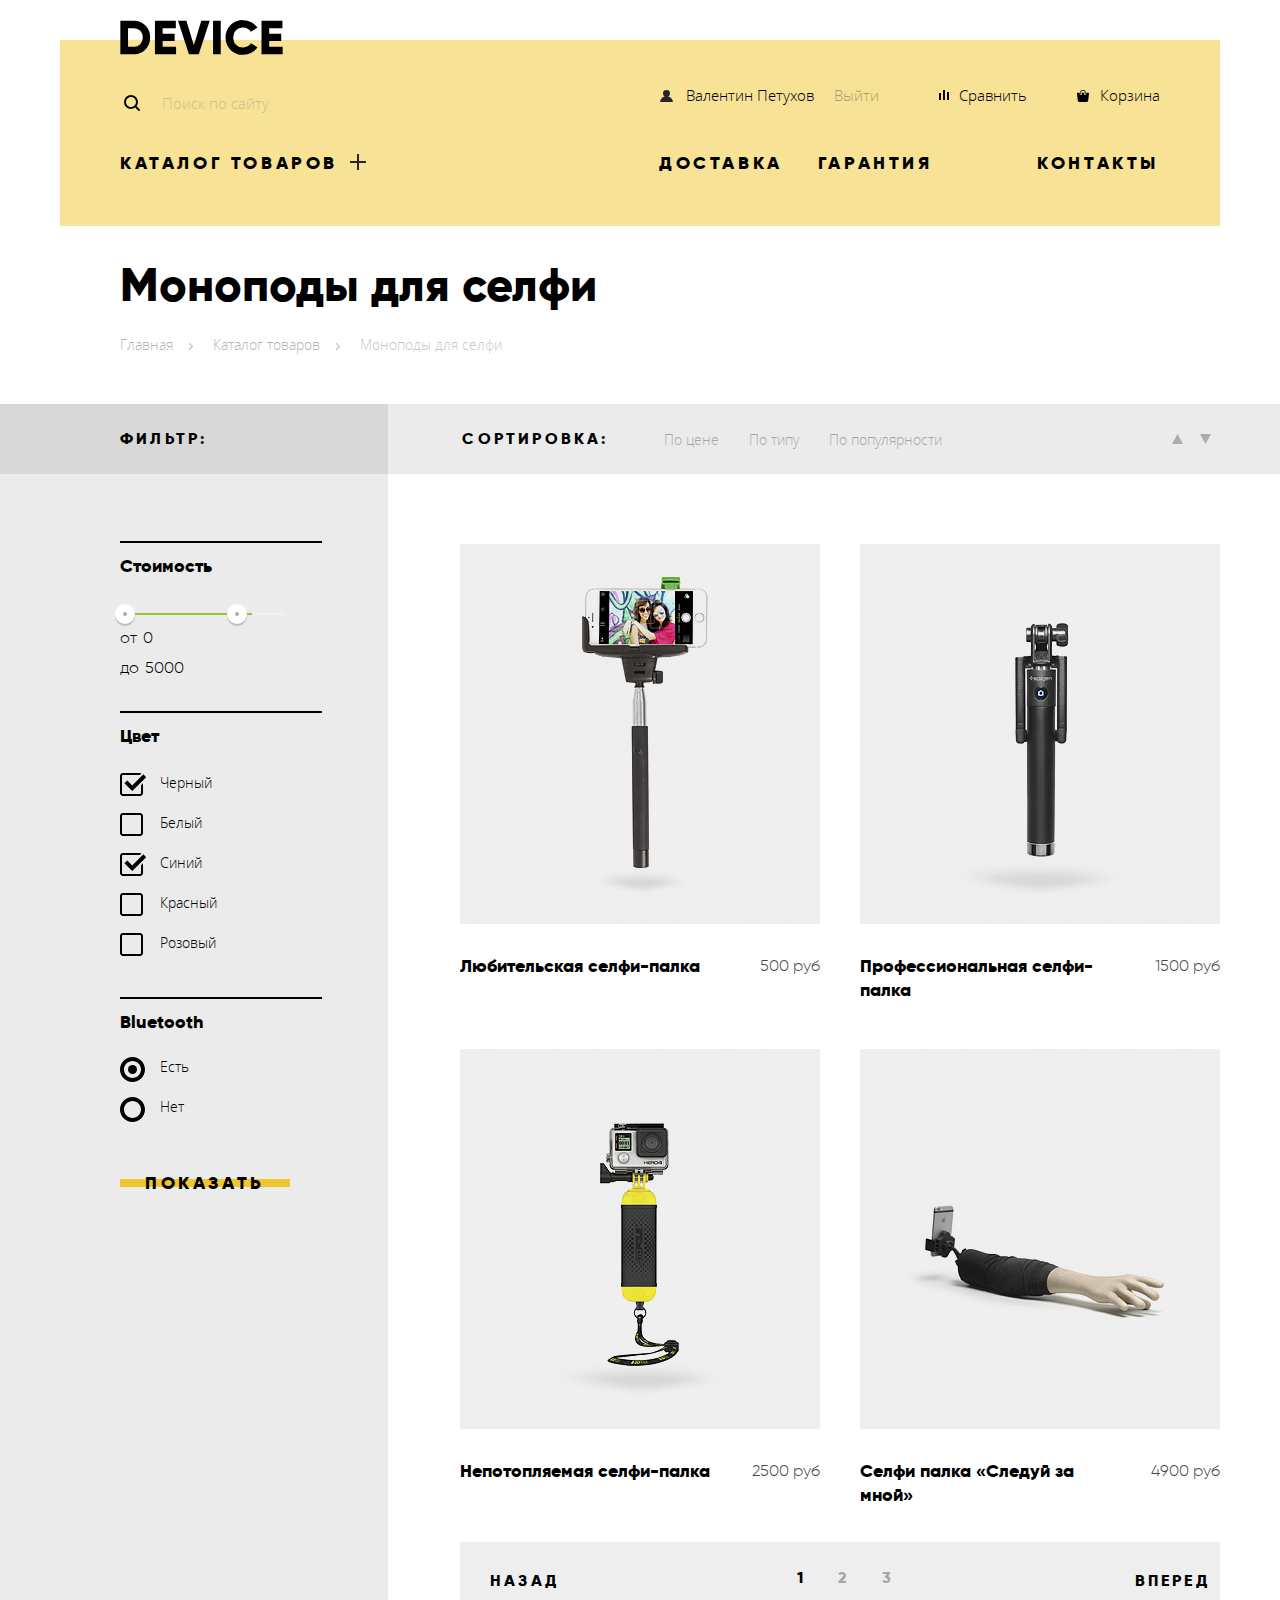
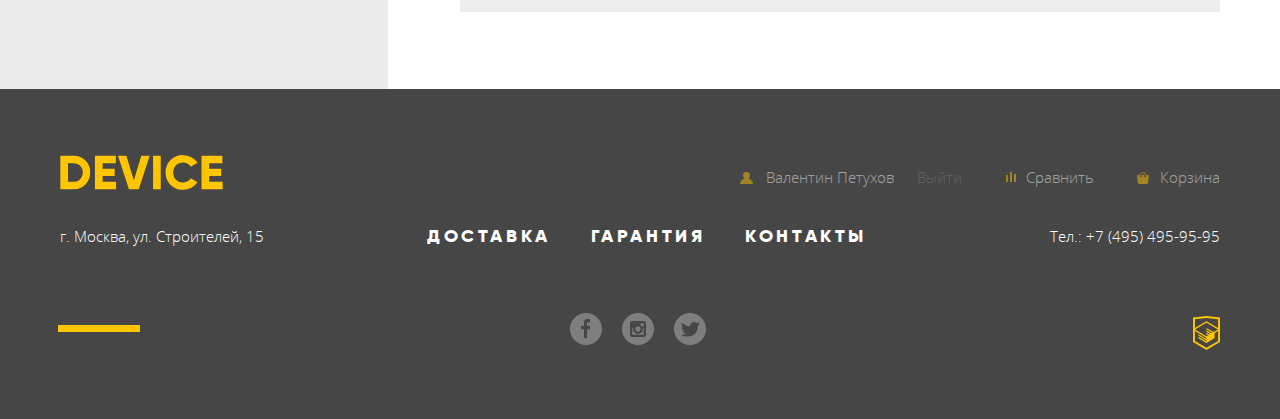
==== commit fc8c2f88: "Валидатор, префиксер, форматер" ====
--- a/catalog.html
+++ b/catalog.html
@@ -1,256 +1,264 @@
 <!DOCTYPE html>
 <html lang="ru">
-  <head>
-    <meta charset="utf-8">
-    <title>HTML Academy: Девайс</title>
-    <link href="css/normalize.css" rel="stylesheet">
-    <link href="css/style.css" rel="stylesheet">
-  </head>
-  <body>
-    <header class="main-header-inner">
-      <div class="main-header-top">
-        <div class="logo-container">
-        <a class="main-header-logo" href="index.html">
-        <img src="img/logo-device.svg" width="163" height="35" alt="Логотип «DEVICE»" class="header-logo">
-      </a>
-    </div>
-      <form class="search" action="https://echo.htmlacademy.ru" method="get">
-        <input class="search-field" type="search" name="main-search" placeholder="Поиск по сайту">
-        <button class="search-button" type="submit">Найти</button>
-  </form>
-  <ul class="login-user-navigation">
-    <li class="login-link"><a class="profile-link" href="profile.html">Валентин Петухов</a></li>
-    <li class="logout-link"><a class="log-out-link" href="log-out.html">Выйти</a></li>
-    <li class="login-link"><a class="compare-link" href="compare.html">Сравнить</a></li>
-    <li class="login-link"><a class="cart-link" href="cart.html">Корзина</a></li>
-  </ul>
-</div>
-<div class="main-header-bottom">
-    <nav class="main-navigation">
-      <div class="main-navigation-wrapper">
-        <ul class="site-navigation">
-          <li><a href="catalog.html">Каталог товаров</a>
-            <ul class="catalog-category-list">
-  <li><a href="vr.html">Виртуальная реальность</a></li>
-  <li><a href="monopodes.html">Моноподы для селфи</a></li>
-  <li><a href="action-cameras.html">Экшн-камеры</a></li>
-  <li><a href="fitness-bracelets.html">Фитнес-браслеты</a></li>
-  <li><a href="smart-watches.html">Умные часы</a></li>
-  <li><a href="quadcopters.html">Квадрокоптеры</a></li>
-  </ul>
-</li>
-      </ul>
-        <ul class="user-info">
-          <li><a href="guarantees.html">Доставка</a></li>
-          <li><a href="delivery.html">Гарантия</a></li>
-          <li><a href="contacts.html">Контакты</a></li>
-        </ul>
-      </div>
-      </nav>
-    </div>
+   <head>
+      <meta charset="utf-8">
+      <title>HTML Academy: Девайс</title>
+      <link href="css/normalize.css" rel="stylesheet">
+      <link href="css/style.css" rel="stylesheet">
+   </head>
+   <body>
+      <header class="main-header-inner">
+         <div class="main-header-top">
+            <div class="logo-container">
+               <a class="main-header-logo" href="index.html">
+               <img src="img/logo-device.svg" width="163" height="35" alt="Логотип «DEVICE»" class="header-logo">
+               </a>
+            </div>
+            <form class="search" action="https://echo.htmlacademy.ru" method="get">
+               <input class="search-field" type="search" name="main-search" placeholder="Поиск по сайту">
+               <button class="search-button" type="submit">Найти</button>
+            </form>
+            <ul class="login-user-navigation">
+               <li class="login-link"><a class="profile-link" href="profile.html">Валентин Петухов</a></li>
+               <li class="logout-link"><a class="log-out-link" href="log-out.html">Выйти</a></li>
+               <li class="login-link"><a class="compare-link" href="compare.html">Сравнить</a></li>
+               <li class="login-link"><a class="cart-link" href="cart.html">Корзина</a></li>
+            </ul>
+         </div>
+         <div class="main-header-bottom">
+            <nav class="main-navigation">
+               <div class="main-navigation-wrapper">
+                  <ul class="site-navigation">
+                     <li>
+                        <a href="catalog.html">Каталог товаров</a>
+                        <ul class="catalog-category-list">
+                           <li><a href="vr.html">Виртуальная реальность</a></li>
+                           <li><a href="monopodes.html">Моноподы для селфи</a></li>
+                           <li><a href="action-cameras.html">Экшн-камеры</a></li>
+                           <li><a href="fitness-bracelets.html">Фитнес-браслеты</a></li>
+                           <li><a href="smart-watches.html">Умные часы</a></li>
+                           <li><a href="quadcopters.html">Квадрокоптеры</a></li>
+                        </ul>
+                     </li>
+                  </ul>
+                  <ul class="user-info">
+                     <li><a href="guarantees.html">Доставка</a></li>
+                     <li><a href="delivery.html">Гарантия</a></li>
+                     <li><a href="contacts.html">Контакты</a></li>
+                  </ul>
+               </div>
+            </nav>
+         </div>
       </header>
       <main>
-      <div class="container">
-      <h1 class="page-title">Моноподы для селфи</h1>
-      <ul class="breadcrumbs">
-      <li><a href="index.html">Главная</a></li>
-      <li><a href="catalog.html">Каталог товаров</a></li>
-      <li class="breadcrumbs-current">Моноподы для селфи</li>
-    </div>
-        </ul>
-        <div class="main-columns">
-          <div class="container">
-            <div class="sort-title">
-              <span class="sort-legend">Фильтр:</span>
-              <span class="sort-legend">Сортировка:</span>
-              <ul class="sort-parameters">
-                <li class="sort-parameter"><a class="by-price" href="price.html">По цене</a></li>
-                <li class="sort-parameter"><a class="by-type" href="type.html">По типу</a></li>
-                <li class="sort-parameter"><a class="by-popularity" href="popularity.html">По популярности</a></li>
-              </ul>
-              <a class="icon-up" href="from-b-to-s.html">
-              <img src="img/icon-up-dir.svg" alt="Сортировка от большего к меньшему">
-            </a>
-            <a class="icon-down" href="from-s-to-b.html">
-            <img src="img/icon-down-dir.svg" alt="Сортировка от меньшего к большему">
-          </a>
-            </div>
-        <div class="catalog-columns">
-          <section class="filters">
-            <h2 class="visually-hidden">Фильтр товаров</h2>
-            <form class="filter" action="https://echo.htmlacademy.ru" method="get">
-              <fieldset class="filter-fieldset fieldset-cost">
-                <legend class="price-legend">Стоимость</legend>
-                <div class="filter-range">
-                      <div class="range-controls">
-                        <div class="scale">
-                          <div class="bar"></div>
-                        </div>
-                        <div class="range-toggle range-toggle-min"></div>
-                        <div class="range-toggle range-toggle-max"></div>
-                        <div class="price-controls">
-                        <label class="min-price">от <input type="text" name="min-price" value="0"></label>
-                        <label class="max-price">до <input type="text" name="max-price" value="5000"></label>
-                      </div>
-                      </div>
-                    </div>
-              </fieldset>
-              <fieldset class="filter-fieldset fieldset-color">
-                <legend class="color-legend">Цвет</legend>
-                <ul class="color-filter">
-                  <li class="filter-option">
-                        <input class="visually-hidden filter-input filter-input-checkbox" type="checkbox" name="black" id="filter-black" checked>
-                        <label for="filter-black">Черный</label>
-                      </li>
-                      <li class="filter-option">
-                        <input class="visually-hidden filter-input filter-input-checkbox" type="checkbox" name="white" id="filter-white">
-                        <label for="filter-white">Белый</label>
-                      </li>
-                      <li class="filter-option">
-                        <input class="visually-hidden filter-input filter-input-checkbox" type="checkbox" name="blue" id="filter-blue" checked>
-                        <label for="filter-blue">Синий</label>
-                      </li>
-                      <li class="filter-option">
-                        <input class="visually-hidden filter-input filter-input-checkbox" type="checkbox" name="red" id="filter-red">
-                        <label for="filter-red">Красный</label>
-                      </li>
-                      <li class="filter-option">
-                        <input class="visually-hidden filter-input filter-input-checkbox" type="checkbox" name="pink" id="filter-pink">
-                        <label for="filter-pink">Розовый</label>
-                      </li>
-                    </ul>
-              </fieldset>
-              <fieldset class="filter-fieldset fieldset-bluetooth">
-                <legend class="bluetooth-legend">Bluetooth</legend>
-                <ul class="bluetooth-filter">
-                  <li class="filter-option">
-                        <input class="visually-hidden filter-input filter-input-radio" type="radio" name="bluetooth-condition" value="yes" id="filter-bluetooth-yes" checked>
-                        <label for="filter-bluetooth-yes">Есть</label>
-                      </li>
-                      <li class="filter-option">
-                        <input class="visually-hidden filter-input filter-input-radio" type="radio" name="bluetooth-condition" value="no" id="filter-bluetooth-no">
-                        <label for="filter-bluetooth-no">Нет</label>
-                      </li>
-                    </ul>
-                  </fieldset>
-                  <button type="submit" class="filter-button button">
-                    Показать
-                  </button>
-            </form>
-            </section>
-          <section class="catalog">
-            <h2 class="visually-hidden">Список селфи-палок</h2>
-            <ul class="catalog-list">
-              <li class="catalog-item">
-                    <div class="cart-mask">
-                      <a href="cart.html"><button class="button cart-mask-button">В корзину</button></a>
-                      <a class="compare" href="compare.html">Добвить к сравнению</a>
-                    </div>
-                    <img class="item-product-photo" src="img/item-1.jpg" width="360" height="380" alt="Любительская селфи палка">
-                    <div class="item-info">
-                  <a class="catalog-item-title" href="catalog-item.html">Любительская селфи-палка</a>
-                  <b class="catalog-item-price">500 руб</b>
-                </div>
-                </li>
-                <li class="catalog-item">
-                  <div class="cart-mask">
-                    <a href="cart.html"><button class="button cart-mask-button">В корзину</button></a>
-                    <a class="compare" href="compare.html">Добвить к сравнению</a>
-                  </div>
-                    <img class="item-product-photo" src="img/item-2.jpg" width="360" height="380" alt="Профессиональная селфи-палка">
-                    <div class="item-info">
-                    <a class="catalog-item-title" href="catalog-item.html">Профессиональная селфи-палка</a>
-                    <b class="catalog-item-price">1500 руб</b>
-                  </div>
+         <div class="container">
+            <h1 class="page-title">Моноподы для селфи</h1>
+            <ul class="breadcrumbs">
+               <li><a href="index.html">Главная</a></li>
+               <li><a href="catalog.html">Каталог товаров</a></li>
+               <li class="breadcrumbs-current">Моноподы для селфи</li>
+            </ul>
+         </div>
+         <div class="main-columns">
+            <div class="container">
+               <div class="sort-title">
+                  <span class="sort-legend">Фильтр:</span>
+                  <span class="sort-legend">Сортировка:</span>
+                  <ul class="sort-parameters">
+                     <li class="sort-parameter"><a class="by-price" href="price.html">По цене</a></li>
+                     <li class="sort-parameter"><a class="by-type" href="type.html">По типу</a></li>
+                     <li class="sort-parameter"><a class="by-popularity" href="popularity.html">По популярности</a></li>
+                  </ul>
+                  <a class="icon-up" href="from-b-to-s.html">
+                  <img src="img/icon-up-dir.svg" alt="Сортировка от большего к меньшему">
+                  </a>
+                  <a class="icon-down" href="from-s-to-b.html">
+                  <img src="img/icon-down-dir.svg" alt="Сортировка от меньшего к большему">
+                  </a>
+               </div>
+               <div class="catalog-columns">
+                  <section class="filters">
+                     <h2 class="visually-hidden">Фильтр товаров</h2>
+                     <form class="filter" action="https://echo.htmlacademy.ru" method="get">
+                        <fieldset class="filter-fieldset fieldset-cost">
+                           <legend class="price-legend">Стоимость</legend>
+                           <div class="filter-range">
+                              <div class="range-controls">
+                                 <div class="scale">
+                                    <div class="bar"></div>
+                                 </div>
+                                 <div class="range-toggle range-toggle-min"></div>
+                                 <div class="range-toggle range-toggle-max"></div>
+                                 <div class="price-controls">
+                                    <label class="min-price">от <input type="text" name="min-price" value="0"></label>
+                                    <label class="max-price">до <input type="text" name="max-price" value="5000"></label>
+                                 </div>
+                              </div>
+                           </div>
+                        </fieldset>
+                        <fieldset class="filter-fieldset fieldset-color">
+                           <legend class="color-legend">Цвет</legend>
+                           <ul class="color-filter">
+                              <li class="filter-option">
+                                 <input class="visually-hidden filter-input filter-input-checkbox" type="checkbox" name="black" id="filter-black" checked>
+                                 <label for="filter-black">Черный</label>
+                              </li>
+                              <li class="filter-option">
+                                 <input class="visually-hidden filter-input filter-input-checkbox" type="checkbox" name="white" id="filter-white">
+                                 <label for="filter-white">Белый</label>
+                              </li>
+                              <li class="filter-option">
+                                 <input class="visually-hidden filter-input filter-input-checkbox" type="checkbox" name="blue" id="filter-blue" checked>
+                                 <label for="filter-blue">Синий</label>
+                              </li>
+                              <li class="filter-option">
+                                 <input class="visually-hidden filter-input filter-input-checkbox" type="checkbox" name="red" id="filter-red">
+                                 <label for="filter-red">Красный</label>
+                              </li>
+                              <li class="filter-option">
+                                 <input class="visually-hidden filter-input filter-input-checkbox" type="checkbox" name="pink" id="filter-pink">
+                                 <label for="filter-pink">Розовый</label>
+                              </li>
+                           </ul>
+                        </fieldset>
+                        <fieldset class="filter-fieldset fieldset-bluetooth">
+                           <legend class="bluetooth-legend">Bluetooth</legend>
+                           <ul class="bluetooth-filter">
+                              <li class="filter-option">
+                                 <input class="visually-hidden filter-input filter-input-radio" type="radio" name="bluetooth-condition" value="yes" id="filter-bluetooth-yes" checked>
+                                 <label for="filter-bluetooth-yes">Есть</label>
+                              </li>
+                              <li class="filter-option">
+                                 <input class="visually-hidden filter-input filter-input-radio" type="radio" name="bluetooth-condition" value="no" id="filter-bluetooth-no">
+                                 <label for="filter-bluetooth-no">Нет</label>
+                              </li>
+                           </ul>
+                        </fieldset>
+                        <button type="submit" class="filter-button button">
+                        Показать
+                        </button>
+                     </form>
+                  </section>
+                  <section class="catalog">
+                     <h2 class="visually-hidden">Список селфи-палок</h2>
+                     <ul class="catalog-list">
+                        <li class="catalog-item">
+                           <div class="cart-mask">
+                              <a class="button cart-mask-button" href="cart.html">В корзину</a>
+                              <a class="compare" href="compare.html">Добвить к сравнению</a>
+                           </div>
+                           <img class="item-product-photo" src="img/item-1.jpg" width="360" height="380" alt="Любительская селфи палка">
+                           <div class="item-info">
+                              <a class="catalog-item-title" href="catalog-item.html">Любительская селфи-палка</a>
+                              <b class="catalog-item-price">500 руб</b>
+                           </div>
+                        </li>
+                        <li class="catalog-item">
+                           <div class="cart-mask">
+                              <a class="button cart-mask-button" href="cart.html">В корзину</a>
+                              <a class="compare" href="compare.html">Добвить к сравнению</a>
+                           </div>
+                           <img class="item-product-photo" src="img/item-2.jpg" width="360" height="380" alt="Профессиональная селфи-палка">
+                           <div class="item-info">
+                              <a class="catalog-item-title" href="catalog-item.html">Профессиональная селфи-палка</a>
+                              <b class="catalog-item-price">1500 руб</b>
+                           </div>
+                        </li>
+                        <li class="catalog-item">
+                           <div class="cart-mask">
+                              <a class="button cart-mask-button" href="cart.html">В корзину</a>
+                              <a class="compare" href="compare.html">Добвить к сравнению</a>
+                           </div>
+                           <img class="item-product-photo" src="img/item-3.jpg" width="360" height="380" alt="Непотопляемая селфи-палка">
+                           <div class="item-info">
+                              <a class="catalog-item-title" href="catalog-item.html">Непотопляемая селфи-палка</a>
+                              <b class="catalog-item-price">2500 руб</b>
+                           </div>
+                        </li>
+                        <li class="catalog-item">
+                           <div class="cart-mask">
+                              <a class="button cart-mask-button" href="cart.html">В корзину</a>
+                              <a class="compare" href="compare.html">Добвить к сравнению</a>
+                           </div>
+                           <img class="item-product-photo" src="img/item-4.jpg" width="360" height="380" alt="Селфи палка «Следуй за мной»">
+                           <div class="item-info">
+                              <a class="catalog-item-title" href="catalog-item.html">Селфи палка «Следуй за мной»</a>
+                              <b class="catalog-item-price">4900 руб</b>
+                           </div>
+                        </li>
+                     </ul>
+                     <div class="paginator">
+                        <a class="paginator-prev paginator-button" href="#">Назад</a>
+                        <ul class="paginator-list">
+                           <li><a href="#" class="current-page">1</a></li>
+                           <li><a href="#">2</a></li>
+                           <li><a href="#">3</a></li>
+                        </ul>
+                        <a class="paginator-next paginator-button" href="#">Вперед</a>
+                     </div>
+                  </section>
+               </div>
+            </div>
+         </div>
+      </main>
+      <footer class="main-footer">
+         <div class="container">
+            <div class="main-footer-top">
+               <a href="index.html">
+                  <svg class="footer-logo" xmlns="http://www.w3.org/2000/svg" viewBox="0 0 164 35">
+                     <path d="m0.35 0.7v33.6h13.532a15.723 15.723 0 0 0 11.72-4.824 16.464 16.464 0 0 0 4.712-11.976 16.465 16.465 0 0 0-4.712-11.976 15.723 15.723 0 0 0-11.72-4.824zm7.733 26.208v-18.819h5.8a8.648 8.648 0 0 1 6.5 2.568 9.412 9.412 0 0 1 2.489 6.84 9.41 9.41 0 0 1-2.489 6.84 8.646 8.646 0 0 1-6.5 2.568h-5.8zm34.8-5.952h12.082v-7.3h-12.086v-5.567h13.291v-7.389h-21.024v33.6h21.265v-7.392h-13.532v-5.952zm36.343 13.344 11.019-33.6h-8.458l-7.491 24.72-7.491-24.72h-8.457l11.019 33.6zm14.4 0h7.733v-33.6h-7.733zm38.615-1.416a15.514 15.514 0 0 0 6.041-5.688l-6.67-3.84a7.488 7.488 0 0 1-3.165 3.024 9.874 9.874 0 0 1-4.664 1.1 9.594 9.594 0 0 1-7.177-2.736 9.907 9.907 0 0 1-2.682-7.248 9.908 9.908 0 0 1 2.682-7.248 9.594 9.594 0 0 1 7.177-2.736 9.914 9.914 0 0 1 4.64 1.08 7.6 7.6 0 0 1 3.189 3.048l6.67-3.84a15.881 15.881 0 0 0-6.09-5.688 17.419 17.419 0 0 0-8.409-2.088 17.12 17.12 0 0 0-17.592 17.472 17.12 17.12 0 0 0 17.589 17.476 17.519 17.519 0 0 0 8.458-2.088zm17.881-11.928h12.082v-7.3h-12.085v-5.567h13.29v-7.389h-21.022v33.6h21.264v-7.392h-13.532v-5.952z" fill="#ffc600">
+                     </path>
+                  </svg>
+               </a>
+               <ul class="login-footer-user-navigation">
+                  <li class="login-link"><a class="profile-link" href="profile.html">Валентин Петухов</a></li>
+                  <li class="logout-link"><a class="log-out-link" href="log-out.html">Выйти</a></li>
+                  <li class="login-link"><a class="compare-link" href="compare.html">Сравнить</a></li>
+                  <li class="login-link"><a class="cart-link" href="cart.html">Корзина</a></li>
+               </ul>
+            </div>
+            <div class="main-footer-middle">
+               <address class="address">г. Москва, ул. Строителей, 15</address>
+               <ul class="footer-navigation">
+                  <li><a href="delivery.html">Доставка</a></li>
+                  <li><a href="guarantees.html">Гарантия</a></li>
+                  <li><a href="contacts.html">Контакты</a></li>
+               </ul>
+               <p class="phonenumber">Тел.: +7 (495) 495-95-95</p>
+            </div>
+            <div class="main-footer-bottom">
+               <ul class="socials">
+                  <li>
+                     <a class="social-button social-button-facebook" href="#">
+                        <svg xmlns="http://www.w3.org/2000/svg" width="32" height="32" viewBox="0 0 32 32">
+                           <path fill="#FFF" d="M16 0C7.164 0 0 7.163 0 16s7.164 16 16 16c8.837 0 16-7.164 16-16S24.837 0 16 0zm4.062 9.455h-3.021v3.444h3.021v3.445h-3.021v8.61H14.02v-8.61H11v-3.445h3.021V9.455c0-1.902 1.353-3.445 3.021-3.445h3.021v3.445z">
+                           </path>
+                        </svg>
+                     </a>
                   </li>
-                  <li class="catalog-item">
-                    <div class="cart-mask">
-                      <a href="cart.html"><button class="button cart-mask-button">В корзину</button></a>
-                      <a class="compare" href="compare.html">Добвить к сравнению</a>
-                    </div>
-                    <img class="item-product-photo" src="img/item-3.jpg" width="360" height="380" alt="Непотопляемая селфи-палка">
-                    <div class="item-info">
-                      <a class="catalog-item-title" href="catalog-item.html">Непотопляемая селфи-палка</a>
-                      <b class="catalog-item-price">2500 руб</b>
-                    </div>
-                    </li>
-                    <li class="catalog-item">
-                      <div class="cart-mask">
-                        <a href="cart.html"><button class="button cart-mask-button">В корзину</button></a>
-                        <a class="compare" href="compare.html">Добвить к сравнению</a>
-                      </div>
-                      <img class="item-product-photo" src="img/item-4.jpg" width="360" height="380" alt="Селфи палка «Следуй за мной»">
-                      <div class="item-info">
-                        <a class="catalog-item-title" href="catalog-item.html">Селфи палка «Следуй за мной»</a>
-                        <b class="catalog-item-price">4900 руб</b>
-                      </div>
-                      </li>
-                    </ul>
-                    <div class="paginator">
-                      <a class="paginator-prev paginator-button" href="#">Назад</a>
-                      <ul class="paginator-list">
-                        <li><a href="#" class="current-page">1</a></li>
-                        <li><a href="#">2</a></li>
-                        <li><a href="#">3</a></li>
-                      </ul>
-                      <a class="paginator-next paginator-button" href="#">Вперед</a>
-                    </div>
-                    </section>
-                  </div>
-                </div>
-                </div>
-        </main>
-        <footer class="main-footer">
-          <div class="container">
-          <div class="main-footer-top">
-            <a href="index.html">
-              <svg class="footer-logo" xmlns="http://www.w3.org/2000/svg" viewBox="0 0 164 35">
-      <path d="m0.35 0.7v33.6h13.532a15.723 15.723 0 0 0 11.72-4.824 16.464 16.464 0 0 0 4.712-11.976 16.465 16.465 0 0 0-4.712-11.976 15.723 15.723 0 0 0-11.72-4.824zm7.733 26.208v-18.819h5.8a8.648 8.648 0 0 1 6.5 2.568 9.412 9.412 0 0 1 2.489 6.84 9.41 9.41 0 0 1-2.489 6.84 8.646 8.646 0 0 1-6.5 2.568h-5.8zm34.8-5.952h12.082v-7.3h-12.086v-5.567h13.291v-7.389h-21.024v33.6h21.265v-7.392h-13.532v-5.952zm36.343 13.344 11.019-33.6h-8.458l-7.491 24.72-7.491-24.72h-8.457l11.019 33.6zm14.4 0h7.733v-33.6h-7.733zm38.615-1.416a15.514 15.514 0 0 0 6.041-5.688l-6.67-3.84a7.488 7.488 0 0 1-3.165 3.024 9.874 9.874 0 0 1-4.664 1.1 9.594 9.594 0 0 1-7.177-2.736 9.907 9.907 0 0 1-2.682-7.248 9.908 9.908 0 0 1 2.682-7.248 9.594 9.594 0 0 1 7.177-2.736 9.914 9.914 0 0 1 4.64 1.08 7.6 7.6 0 0 1 3.189 3.048l6.67-3.84a15.881 15.881 0 0 0-6.09-5.688 17.419 17.419 0 0 0-8.409-2.088 17.12 17.12 0 0 0-17.592 17.472 17.12 17.12 0 0 0 17.589 17.476 17.519 17.519 0 0 0 8.458-2.088zm17.881-11.928h12.082v-7.3h-12.085v-5.567h13.29v-7.389h-21.022v33.6h21.264v-7.392h-13.532v-5.952z" fill="#ffc600">
-      </path>
-    </svg>
-          </a>
-          <ul class="login-footer-user-navigation">
-            <li class="login-link"><a class="profile-link" href="profile.html">Валентин Петухов</a></li>
-            <li class="logout-link"><a class="log-out-link" href="log-out.html">Выйти</a></li>
-            <li class="login-link"><a class="compare-link" href="compare.html">Сравнить</a></li>
-            <li class="login-link"><a class="cart-link" href="cart.html">Корзина</a></li>
-          </ul>
-</div>
-<div class="main-footer-middle">
-          <address class="address">г. Москва, ул. Строителей, 15</address>
-            <ul class="footer-navigation">
-              <li><a href="delivery.html">Доставка</a></li>
-              <li><a href="guarantees.html">Гарантия</a></li>
-              <li><a href="contacts.html">Контакты</a></li>
-            </ul>
-          <p class="phonenumber">Тел.: +7 (495) 495-95-95</p>
-        </div>
-          <div class="main-footer-bottom">
-            <ul class="socials">
-            <li><a class="social-button social-button-facebook" href="#">
-              <svg xmlns="http://www.w3.org/2000/svg" width="32" height="32" viewBox="0 0 32 32">
-                <path fill="#FFF" d="M16 0C7.164 0 0 7.163 0 16s7.164 16 16 16c8.837 0 16-7.164 16-16S24.837 0 16 0zm4.062 9.455h-3.021v3.444h3.021v3.445h-3.021v8.61H14.02v-8.61H11v-3.445h3.021V9.455c0-1.902 1.353-3.445 3.021-3.445h3.021v3.445z">
-                </path>
-              </svg>
-            </a></li>
-            <li><a class="social-button" href="#">
-            <svg xmlns="http://www.w3.org/2000/svg" width="32" height="32" viewBox="0 0 32 32">
-              <g fill="#FFF">
-                <path d="M20.916 16a4.938 4.938 0 1 1-9.877 0c0-.394.051-.773.138-1.14h-.897v6.838h11.396V14.86h-.897c.086.367.137.746.137 1.14z"/><path d="M15.978 18.659c1.466 0 2.659-1.193 2.659-2.659s-1.193-2.659-2.659-2.659c-1.466 0-2.659 1.193-2.659 2.659s1.192 2.659 2.659 2.659zM18.637 10.302h3.039v3.039h-3.039z"/><path d="M16 0C7.164 0 0 7.164 0 16c0 8.837 7.164 16 16 16 8.837 0 16-7.163 16-16 0-8.836-7.163-16-16-16zm7.955 21.698a2.285 2.285 0 0 1-2.279 2.279H10.279A2.285 2.285 0 0 1 8 21.698V10.302a2.286 2.286 0 0 1 2.279-2.279h11.396a2.286 2.286 0 0 1 2.279 2.279v11.396z"/>
-              </path>
-            </g>
-          </svg>
-            </a></li>
-            <li><a class="social-button social-button-twitter" href="#">
-              <svg xmlns="http://www.w3.org/2000/svg" width="32" height="32" viewBox="0 0 32 32">
-                <path fill="#FFF" d="M16 0C7.164 0 0 7.164 0 16c0 8.837 7.164 16 16 16 8.837 0 16-7.163 16-16 0-8.836-7.163-16-16-16zm7.944 12.809c-.251 6.516-3.463 10.832-10.992 10.702h-.486c-.447 0-4.543-.443-5.344-1.823 2.479.19 4.247-.406 5.12-1.136-1.048-.289-2.923-.461-3.251-2.848.384.104.618.221 1.299.113-1.307-.824-2.758-1.519-2.679-3.643.311.317 1.164.518 1.46.457-.768-.233-2.149-3.244-.974-4.781 1.984 1.79 4.075 3.482 7.804 3.643.227-2.214 1.24-3.699 3.168-4.325 1.84-.479 3.255.26 3.901 1.138.737-.224 1.453-.466 2.193-.685-.004.833-.569 1.463-.935 1.709.747.165 1.423-.475 1.423-.475-.184.963-1.094 1.725-1.707 1.954z">
-                </path>
-              </svg>
-            </a></li>
-          </ul>
-          <a class="htmlacademy-button" href="https://htmlacademy.ru"><img src="img/logo-html.svg" width="27" height="35" alt="Логотип HTML Academy"></a>
-      </div>
-    </div>
+                  <li>
+                     <a class="social-button" href="#">
+                        <svg xmlns="http://www.w3.org/2000/svg" width="32" height="32" viewBox="0 0 32 32">
+                           <g fill="#FFF">
+                              <path d="M20.916 16a4.938 4.938 0 1 1-9.877 0c0-.394.051-.773.138-1.14h-.897v6.838h11.396V14.86h-.897c.086.367.137.746.137 1.14z"/>
+                              <path d="M15.978 18.659c1.466 0 2.659-1.193 2.659-2.659s-1.193-2.659-2.659-2.659c-1.466 0-2.659 1.193-2.659 2.659s1.192 2.659 2.659 2.659zM18.637 10.302h3.039v3.039h-3.039z"/>
+                              <path d="M16 0C7.164 0 0 7.164 0 16c0 8.837 7.164 16 16 16 8.837 0 16-7.163 16-16 0-8.836-7.163-16-16-16zm7.955 21.698a2.285 2.285 0 0 1-2.279 2.279H10.279A2.285 2.285 0 0 1 8 21.698V10.302a2.286 2.286 0 0 1 2.279-2.279h11.396a2.286 2.286 0 0 1 2.279 2.279v11.396z"/>
+                           </g>
+                        </svg>
+                     </a>
+                  </li>
+                  <li>
+                     <a class="social-button social-button-twitter" href="#">
+                        <svg xmlns="http://www.w3.org/2000/svg" width="32" height="32" viewBox="0 0 32 32">
+                           <path fill="#FFF" d="M16 0C7.164 0 0 7.164 0 16c0 8.837 7.164 16 16 16 8.837 0 16-7.163 16-16 0-8.836-7.163-16-16-16zm7.944 12.809c-.251 6.516-3.463 10.832-10.992 10.702h-.486c-.447 0-4.543-.443-5.344-1.823 2.479.19 4.247-.406 5.12-1.136-1.048-.289-2.923-.461-3.251-2.848.384.104.618.221 1.299.113-1.307-.824-2.758-1.519-2.679-3.643.311.317 1.164.518 1.46.457-.768-.233-2.149-3.244-.974-4.781 1.984 1.79 4.075 3.482 7.804 3.643.227-2.214 1.24-3.699 3.168-4.325 1.84-.479 3.255.26 3.901 1.138.737-.224 1.453-.466 2.193-.685-.004.833-.569 1.463-.935 1.709.747.165 1.423-.475 1.423-.475-.184.963-1.094 1.725-1.707 1.954z">
+                           </path>
+                        </svg>
+                     </a>
+                  </li>
+               </ul>
+               <a class="htmlacademy-button" href="https://htmlacademy.ru"><img src="img/logo-html.svg" width="27" height="35" alt="Логотип HTML Academy"></a>
+            </div>
+         </div>
       </footer>
-  </body>
+   </body>
 </html>
--- a/css/style.css
+++ b/css/style.css
@@ -59,7 +59,9 @@
 
   white-space: nowrap;
 
-  clip-path: inset(100%);
+  -webkit-clip-path: inset(100%);
+
+          clip-path: inset(100%);
   clip: rect(0 0 0 0);
   overflow: hidden;
 }
@@ -83,7 +85,8 @@
 
   background-color: transparent;
   border: none;
-  box-shadow: none;
+  -webkit-box-shadow: none;
+          box-shadow: none;
 
   outline: none;
 
@@ -101,8 +104,14 @@
 }
 .button:hover::before,
 .button:focus::before {
+  -webkit-transition: -webkit-transform 0.6s ease-out;
+  transition: -webkit-transform 0.6s ease-out;
+  -o-transition: transform 0.6s ease-out;
   transition: transform 0.6s ease-out;
-  transform: scaleY(5);
+  transition: transform 0.6s ease-out, -webkit-transform 0.6s ease-out;
+  -webkit-transform: scaleY(5);
+      -ms-transform: scaleY(5);
+          transform: scaleY(5);
 
 }
 .button:active::before {
@@ -138,7 +147,9 @@
   width: 32px;
   height: 32px;
 
-  box-shadow: none;
+  -webkit-box-shadow: none;
+
+          box-shadow: none;
 
   opacity: 0.3;
 }
@@ -159,7 +170,8 @@
   margin-right: auto;
   padding: 40px 60px 0 60px;
   background-color: #f7e296;
-  box-sizing: border-box;
+  -webkit-box-sizing: border-box;
+          box-sizing: border-box;
   /*Временное свойство
   outline: 1px solid red;*/
 }
@@ -173,19 +185,29 @@
   margin-right: auto;
   padding: 40px 60px 0 60px;
   background-color: #f7e296;
-  box-sizing: border-box;;
+  -webkit-box-sizing: border-box;
+          box-sizing: border-box;;
 }
 .main-header-top {
-  display: flex;
-  flex-wrap: wrap;
-  justify-content: space-between;
+  display: -webkit-box;
+  display: -ms-flexbox;
+  display: flex;
+  -ms-flex-wrap: wrap;
+      flex-wrap: wrap;
+  -webkit-box-pack: justify;
+      -ms-flex-pack: justify;
+          justify-content: space-between;
   margin-bottom: 25px;
   /*Временное свойство
   outline: 1px solid green;*/
 }
 .logo-container {
-  display: flex;
-  justify-content: flex-start;
+  display: -webkit-box;
+  display: -ms-flexbox;
+  display: flex;
+  -webkit-box-pack: start;
+      -ms-flex-pack: start;
+          justify-content: flex-start;
   position: absolute;
   top: -20px;
   left: 60px;
@@ -207,6 +229,8 @@
 }
 .search {
   width: 441px;
+  display: -webkit-box;
+  display: -ms-flexbox;
   display: flex;
   position: relative;
 
@@ -290,8 +314,12 @@
   opacity: 1;
 }
 .user-navigation {
-  display: flex;
-  justify-content: space-between;
+  display: -webkit-box;
+  display: -ms-flexbox;
+  display: flex;
+  -webkit-box-pack: justify;
+      -ms-flex-pack: justify;
+          justify-content: space-between;
   width: 500px;
   margin: 0;
 
@@ -299,8 +327,12 @@
 
 }
 .login-user-navigation {
-  display: flex;
-  justify-content: space-between;
+  display: -webkit-box;
+  display: -ms-flexbox;
+  display: flex;
+  -webkit-box-pack: justify;
+      -ms-flex-pack: justify;
+          justify-content: space-between;
   width: 500px;
   margin: 0;
 
@@ -478,16 +510,26 @@
    outline: 1px solid red;*/
 }
 .main-header-bottom {
-  display: flex;
-  align-items: center;
-  justify-content: space-between;
+  display: -webkit-box;
+  display: -ms-flexbox;
+  display: flex;
+  -webkit-box-align: center;
+      -ms-flex-align: center;
+          align-items: center;
+  -webkit-box-pack: justify;
+      -ms-flex-pack: justify;
+          justify-content: space-between;
 
   /*Временное свойство
   outline: 1px solid yellow;*/
 }
 .main-navigation-wrapper {
-  display: flex;
-  justify-content: space-between;
+  display: -webkit-box;
+  display: -ms-flexbox;
+  display: flex;
+  -webkit-box-pack: justify;
+      -ms-flex-pack: justify;
+          justify-content: space-between;
   /*Временное свойство
   outline: 1px solid blue;*/
 }
@@ -520,8 +562,12 @@
 
 }
 .user-info {
-  display: flex;
-  justify-content: space-between;
+  display: -webkit-box;
+  display: -ms-flexbox;
+  display: flex;
+  -webkit-box-pack: justify;
+      -ms-flex-pack: justify;
+          justify-content: space-between;
   margin: 0;
   padding: 0;
 
@@ -611,11 +657,20 @@
 }
 .site-navigation > li:hover .catalog-category-list,
 .site-navigation > li:focus .catalog-category-list {
-  display: flex;
-  flex-wrap: wrap;
-  flex-direction: column;
-  align-content: flex-start;
-  justify-content: flex-start;
+  display: -webkit-box;
+  display: -ms-flexbox;
+  display: flex;
+  -ms-flex-wrap: wrap;
+      flex-wrap: wrap;
+  -webkit-box-orient: vertical;
+  -webkit-box-direction: normal;
+      -ms-flex-direction: column;
+          flex-direction: column;
+  -ms-flex-line-pack: start;
+      align-content: flex-start;
+  -webkit-box-pack: start;
+      -ms-flex-pack: start;
+          justify-content: flex-start;
 }
 .catalog-category-list li {
   margin: 0;
@@ -661,6 +716,8 @@
   color: #000000;
 }
 .breadcrumbs {
+  display: -webkit-box;
+  display: -ms-flexbox;
   display: flex;
   width: 385px;
   padding: 0;
@@ -721,9 +778,14 @@
 .promo {
   margin: 0;
   padding: 0;
-  display: flex;
-  justify-content: flex-start;
-  flex-wrap: nowrap;
+  display: -webkit-box;
+  display: -ms-flexbox;
+  display: flex;
+  -webkit-box-pack: start;
+      -ms-flex-pack: start;
+          justify-content: flex-start;
+  -ms-flex-wrap: nowrap;
+      flex-wrap: nowrap;
 
   margin-bottom: 305px;
 }
@@ -741,8 +803,13 @@
 }
 .promo-info {
   position: relative;
-  display: flex;
-  flex-direction: column;
+  display: -webkit-box;
+  display: -ms-flexbox;
+  display: flex;
+  -webkit-box-orient: vertical;
+  -webkit-box-direction: normal;
+      -ms-flex-direction: column;
+          flex-direction: column;
 
   padding-right: 87px;
   padding-left: 60px;
@@ -773,8 +840,8 @@
   content: "";
 
   position: absolute;
-  top: -67px;
-  left: 345px;
+  top: -71px;
+  left: 334px;
 
   width: 166px;
   height: 131px;
@@ -797,6 +864,8 @@
   z-index: 400;
 }
 .promo-describe-container {
+  display: -webkit-box;
+  display: -ms-flexbox;
   display: flex;
   padding-top: 62px;
   margin-bottom: 39px;
@@ -912,6 +981,10 @@
   margin: 0;
   padding: 0;
   list-style: none;
+
+  display: -webkit-box;
+
+  display: -ms-flexbox;
 
   display: flex;
 }
@@ -1041,9 +1114,11 @@
 }
 .user-info-describe {
   position: relative;
-  display: flex;
-
-  margin-bottom: 185px;
+  display: -webkit-box;
+  display: -ms-flexbox;
+  display: flex;
+
+  margin-bottom: 220px;
 }
 .user-info-buttons {
   position: relative;
@@ -1066,7 +1141,7 @@
   background-color: #000000;
 }
 .user-info-buttons .button {
-  margin-bottom: 24px;
+  margin-bottom: 12px;
 }
 .user-info-button-delivery:active::after {
   content: "";
@@ -1136,6 +1211,8 @@
   background-repeat: no-repeat;
 }
 .user-info-describe-additional-container {
+  display: -webkit-box;
+  display: -ms-flexbox;
   display: flex;
 
   padding-top: 70px;
@@ -1191,6 +1268,10 @@
   padding: 0;
   margin: 0;
 
+  display: -webkit-box;
+
+  display: -ms-flexbox;
+
   display: flex;
 }
 .brands {
@@ -1199,7 +1280,8 @@
 .brands img {
   opacity: 2;
   webkit-filter: grayscale(1);
-  filter: grayscale(1);
+  -webkit-filter: grayscale(1);
+          filter: grayscale(1);
 }
 .brand-list {
   margin-right: 0px;
@@ -1208,7 +1290,8 @@
 .brand-list-link:focus img {
   opacity: 1;
   webkit-filter: none;
-  filter: none;
+  -webkit-filter: none;
+          filter: none;
 }
 .brand-list li {
   margin-right: 40px;
@@ -1217,8 +1300,12 @@
   margin-right: 0;
 }
 .index-columns {
-  display: flex;
-  justify-content: space-between;
+  display: -webkit-box;
+  display: -ms-flexbox;
+  display: flex;
+  -webkit-box-pack: justify;
+      -ms-flex-pack: justify;
+          justify-content: space-between;
   /*Временное свойство
   outline: 1px solid purple;*/
 
@@ -1238,8 +1325,9 @@
   content: "";
 
   position: absolute;
-  top: 1441px;
-  left: 602px;
+
+  top: -40px;
+  left: 0;
 
   width: 80px;
   height: 7px;
@@ -1250,19 +1338,22 @@
   content: "";
 
   position: absolute;
-  top: 1441px;
-  left: 1px;
+
+  top: -40px;
+  left: 0;
 
   width: 80px;
   height: 7px;
 
   background-color: #000000;
 }
+
 .index-columns p {
   margin: 0;
   padding: 0;
 }
 .info-about-us {
+  position: relative;
   width: 475px;
 
   /*Временное свойство
@@ -1272,6 +1363,8 @@
   margin-bottom: 70px;
 }
 .info-contacts {
+
+  position: relative;
   width: 570px;
 
   /*Временное свойство
@@ -1317,7 +1410,8 @@
 
   background-color: transparent;
   border: none;
-  box-shadow: none;
+  -webkit-box-shadow: none;
+          box-shadow: none;
 }
 .info-link::before {
   content: "";
@@ -1331,8 +1425,14 @@
 }
 .info-link:hover::before,
 .info-link:focus::before {
+  -webkit-transition: -webkit-transform 0.6s ease-out;
+  transition: -webkit-transform 0.6s ease-out;
+  -o-transition: transform 0.6s ease-out;
   transition: transform 0.6s ease-out;
-  transform: scaleY(5);
+  transition: transform 0.6s ease-out, -webkit-transform 0.6s ease-out;
+  -webkit-transform: scaleY(5);
+      -ms-transform: scaleY(5);
+          transform: scaleY(5);
 }
 .info-link:active {
   color: rgba(0, 0, 0, 0.3);
@@ -1383,9 +1483,13 @@
 }
 .sort-title {
   position: relative;
+  display: -webkit-box;
+  display: -ms-flexbox;
   display: flex;
   padding: 20px 0px 20px 60px;
-  align-items: center;
+  -webkit-box-align: center;
+      -ms-flex-align: center;
+          align-items: center;
 }
 .icon-up img {
 
@@ -1433,6 +1537,10 @@
   list-style: none;
   padding: 0;
   margin: 0;
+
+  display: -webkit-box;
+
+  display: -ms-flexbox;
 
   display: flex;
 
@@ -1465,8 +1573,12 @@
   margin-right: 0;
 }
 .catalog-columns {
-  display: flex;
-  justify-content: flex-start;
+  display: -webkit-box;
+  display: -ms-flexbox;
+  display: flex;
+  -webkit-box-pack: start;
+      -ms-flex-pack: start;
+          justify-content: flex-start;
 }
 .filters {
   margin: 0;
@@ -1593,7 +1705,8 @@
   background: #ababab;
   border: 8px solid #ffffff;
   border-radius: 50%;
-  box-shadow: 0 2px 1px 0 rgba(0, 1, 1, 0.2);
+  -webkit-box-shadow: 0 2px 1px 0 rgba(0, 1, 1, 0.2);
+          box-shadow: 0 2px 1px 0 rgba(0, 1, 1, 0.2);
   cursor: pointer;
 }
 
@@ -1621,7 +1734,10 @@
   display: block;
 
   cursor: pointer;
-  user-select: none;
+  -webkit-user-select: none;
+     -moz-user-select: none;
+      -ms-user-select: none;
+          user-select: none;
 
   font: inherit;
   font-size: 14px;
@@ -1698,8 +1814,11 @@
   width: 760px;
 }
 .catalog-list {
-  display: flex;
-  flex-wrap: wrap;
+  display: -webkit-box;
+  display: -ms-flexbox;
+  display: flex;
+  -ms-flex-wrap: wrap;
+      flex-wrap: wrap;
   padding: 0;
   margin: 0;
   margin-bottom: 35px;
@@ -1724,9 +1843,16 @@
   margin-bottom: 21px;
 }
 .item-info {
-  display: flex;
-  flex-direction: row;
-  justify-content: space-between;
+  display: -webkit-box;
+  display: -ms-flexbox;
+  display: flex;
+  -webkit-box-orient: horizontal;
+  -webkit-box-direction: normal;
+      -ms-flex-direction: row;
+          flex-direction: row;
+  -webkit-box-pack: justify;
+      -ms-flex-pack: justify;
+          justify-content: space-between;
 
   padding: 0;
   margin: 0;
@@ -1782,8 +1908,12 @@
   display: block;
 }
 .paginator {
-  display: flex;
-  justify-content: space-between;
+  display: -webkit-box;
+  display: -ms-flexbox;
+  display: flex;
+  -webkit-box-pack: justify;
+      -ms-flex-pack: justify;
+          justify-content: space-between;
 
   margin: 0;
   margin-bottom: 77px;
@@ -1818,7 +1948,9 @@
   width: 127px;
   height: 70px;
 
-  box-sizing: border-box;
+  -webkit-box-sizing: border-box;
+
+          box-sizing: border-box;
   vertical-align: middle;
   text-align: center;
 
@@ -1846,8 +1978,12 @@
   opacity: 0.3;
 }
 .paginator-list {
-  display: flex;
-  justify-content: center;
+  display: -webkit-box;
+  display: -ms-flexbox;
+  display: flex;
+  -webkit-box-pack: center;
+      -ms-flex-pack: center;
+          justify-content: center;
   list-style: none;
   margin: 0;
   padding: 0;
@@ -1876,22 +2012,32 @@
   color: #ffffff;
 
   background-color: #464646;
-  padding: 70px 0 65px 0;
-  box-sizing: border-box;
+  padding: 66px 0 65px 0;
+  -webkit-box-sizing: border-box;
+          box-sizing: border-box;
   /*Временное свойство
   outline: 1px solid green;*/
 }
 .footer-rows {
-  display: flex;
-  flex-wrap: wrap;
+  display: -webkit-box;
+  display: -ms-flexbox;
+  display: flex;
+  -ms-flex-wrap: wrap;
+      flex-wrap: wrap;
   /*Временное свойство
   outline: 1px solid purple;*/
 }
 .main-footer-top {
-  display: flex;
-  justify-content: space-between;
-  align-items: center;
-  margin-bottom: 20px;
+  display: -webkit-box;
+  display: -ms-flexbox;
+  display: flex;
+  -webkit-box-pack: justify;
+      -ms-flex-pack: justify;
+          justify-content: space-between;
+  -webkit-box-align: center;
+      -ms-flex-align: center;
+          align-items: center;
+  margin-bottom: 22px;
   /*Временное свойство
   outline: 1px solid purple;*/
 }
@@ -1921,8 +2067,12 @@
   opacity: 0.7;
 }
 .footer-user-navigation {
-  display: flex;
-  justify-content: space-between;
+  display: -webkit-box;
+  display: -ms-flexbox;
+  display: flex;
+  -webkit-box-pack: justify;
+      -ms-flex-pack: justify;
+          justify-content: space-between;
   width: 330px;
   font: inherit;
   color: #ffffff;
@@ -1958,7 +2108,6 @@
    background-repeat: no-repeat;
    background-position: 0 0;
 
-  fill: #ffc600;
   /*Временное свойство
    outline: 1px solid red;*/
 }
@@ -1976,7 +2125,6 @@
    background-repeat: no-repeat;
    background-position: 0 0;
 
-   fill: #ffc600;
   /*Временное свойство
    outline: 1px solid red;*/
 }
@@ -1994,7 +2142,6 @@
    background-repeat: no-repeat;
    background-position: 0 0;
 
-  fill: #ffc600;
   /*Временное свойство
    outline: 1px solid red;*/
 }
@@ -2017,8 +2164,12 @@
   opacity: 0.7;
 }
 .login-footer-user-navigation {
-  display: flex;
-  justify-content: space-between;
+  display: -webkit-box;
+  display: -ms-flexbox;
+  display: flex;
+  -webkit-box-pack: justify;
+      -ms-flex-pack: justify;
+          justify-content: space-between;
   width: 480px;
   font: inherit;
   color: #ffffff;
@@ -2050,11 +2201,10 @@
     width: 13px;
     height: 12px;
 
-   background-image: url("../img/user.svg");
+   background-image: url("../img/user-footer.svg");
    background-repeat: no-repeat;
    background-position: 0 0;
 
-  fill: #ffc600;
   /*Временное свойство
    outline: 1px solid red;*/
 }
@@ -2068,11 +2218,10 @@
     width: 10px;
     height: 10px;
 
-   background-image: url("../img/compare.svg");
+   background-image: url("../img/compare-footer.svg");
    background-repeat: no-repeat;
    background-position: 0 0;
 
-   fill: #ffc600;
   /*Временное свойство
    outline: 1px solid red;*/
 }
@@ -2086,11 +2235,10 @@
     width: 12px;
     height: 12px;
 
-   background-image: url("../img/cart.svg");
+   background-image: url("../img/cart-footer.svg");
    background-repeat: no-repeat;
    background-position: 0 0;
 
-  fill: #ffc600;
   /*Временное свойство
    outline: 1px solid red;*/
 }
@@ -2114,11 +2262,17 @@
   opacity: 0.3;
 }
 .main-footer-middle {
-  display: flex;
-  justify-content: space-between;
-  align-items: center;
-
-  margin-bottom: 65px;
+  display: -webkit-box;
+  display: -ms-flexbox;
+  display: flex;
+  -webkit-box-pack: justify;
+      -ms-flex-pack: justify;
+          justify-content: space-between;
+  -webkit-box-align: center;
+      -ms-flex-align: center;
+          align-items: center;
+
+  margin-bottom: 62px;
   /*Временное свойство
   outline: 1px solid purple;*/
 }
@@ -2129,8 +2283,12 @@
   color: #ffffff;
 }
 .footer-navigation {
-  display: flex;
-  justify-content: space-between;
+  display: -webkit-box;
+  display: -ms-flexbox;
+  display: flex;
+  -webkit-box-pack: justify;
+      -ms-flex-pack: justify;
+          justify-content: space-between;
   width: 440px;
   padding: 0;
   margin: 0;
@@ -2172,15 +2330,23 @@
   width: 170px;
 }
 .main-footer-bottom {
-  display: flex;
-  justify-content: center;
-  align-items: center;
+  display: -webkit-box;
+  display: -ms-flexbox;
+  display: flex;
+  -webkit-box-pack: center;
+      -ms-flex-pack: center;
+          justify-content: center;
+  -webkit-box-align: center;
+      -ms-flex-align: center;
+          align-items: center;
 
   /*Временное свойство
   outline: 1px solid purple;*/
 }
 .socials {
   position: relative;
+  display: -webkit-box;
+  display: -ms-flexbox;
   display: flex;
   width: 160px;
   padding: 0;
@@ -2211,7 +2377,7 @@
   color: #ffffff;
 }
 .htmlacademy-button {
-  width: 27;
+  width: 27px;
   height: 35px;
   margin-left: auto;
   opacity: 1;
@@ -2234,7 +2400,8 @@
   /*background-image: url("../img/modal.png");
   background-position: 0 0;
   background-repeat: no-no-repeat;*/
-  box-shadow: 0 5px 10px 0 rgba(0, 0, 0, 0.5);
+  -webkit-box-shadow: 0 5px 10px 0 rgba(0, 0, 0, 0.5);
+          box-shadow: 0 5px 10px 0 rgba(0, 0, 0, 0.5);
   z-index: 150;
 }
 .modal-login {
@@ -2246,14 +2413,22 @@
   padding: 95px 100px;
 }
 .write-us-form {
-  display: flex;
-  flex-wrap: wrap;
+  display: -webkit-box;
+  display: -ms-flexbox;
+  display: flex;
+  -ms-flex-wrap: wrap;
+      flex-wrap: wrap;
 }
 .name-write-us-container,
 .email-write-us-container,
 .mail-write-us-container {
-  display: flex;
-  flex-direction: column;
+  display: -webkit-box;
+  display: -ms-flexbox;
+  display: flex;
+  -webkit-box-orient: vertical;
+  -webkit-box-direction: normal;
+      -ms-flex-direction: column;
+          flex-direction: column;
   width: 360px;
   margin-bottom: 25px;
 }
@@ -2276,13 +2451,15 @@
 }
 .modal-login input[type="text"],
 .modal-login input[type="email"] {
-  box-sizing: border-box;
+  -webkit-box-sizing: border-box;
+          box-sizing: border-box;
   width: 360px;
   padding: 18px 20px;
 
 }
 .modal-login textarea {
-  box-sizing: border-box;
+  -webkit-box-sizing: border-box;
+          box-sizing: border-box;
   width: 760px;
   min-height: 160px;
   padding: 18px 20px;
@@ -2355,7 +2532,9 @@
   border: 1px solid #f0c52e;
   border-radius: 50%;
 
-  box-shadow: none;
+  -webkit-box-shadow: none;
+
+          box-shadow: none;
   background-image: url("../img/modal-close.svg");
   opacity: 0.5;
 
